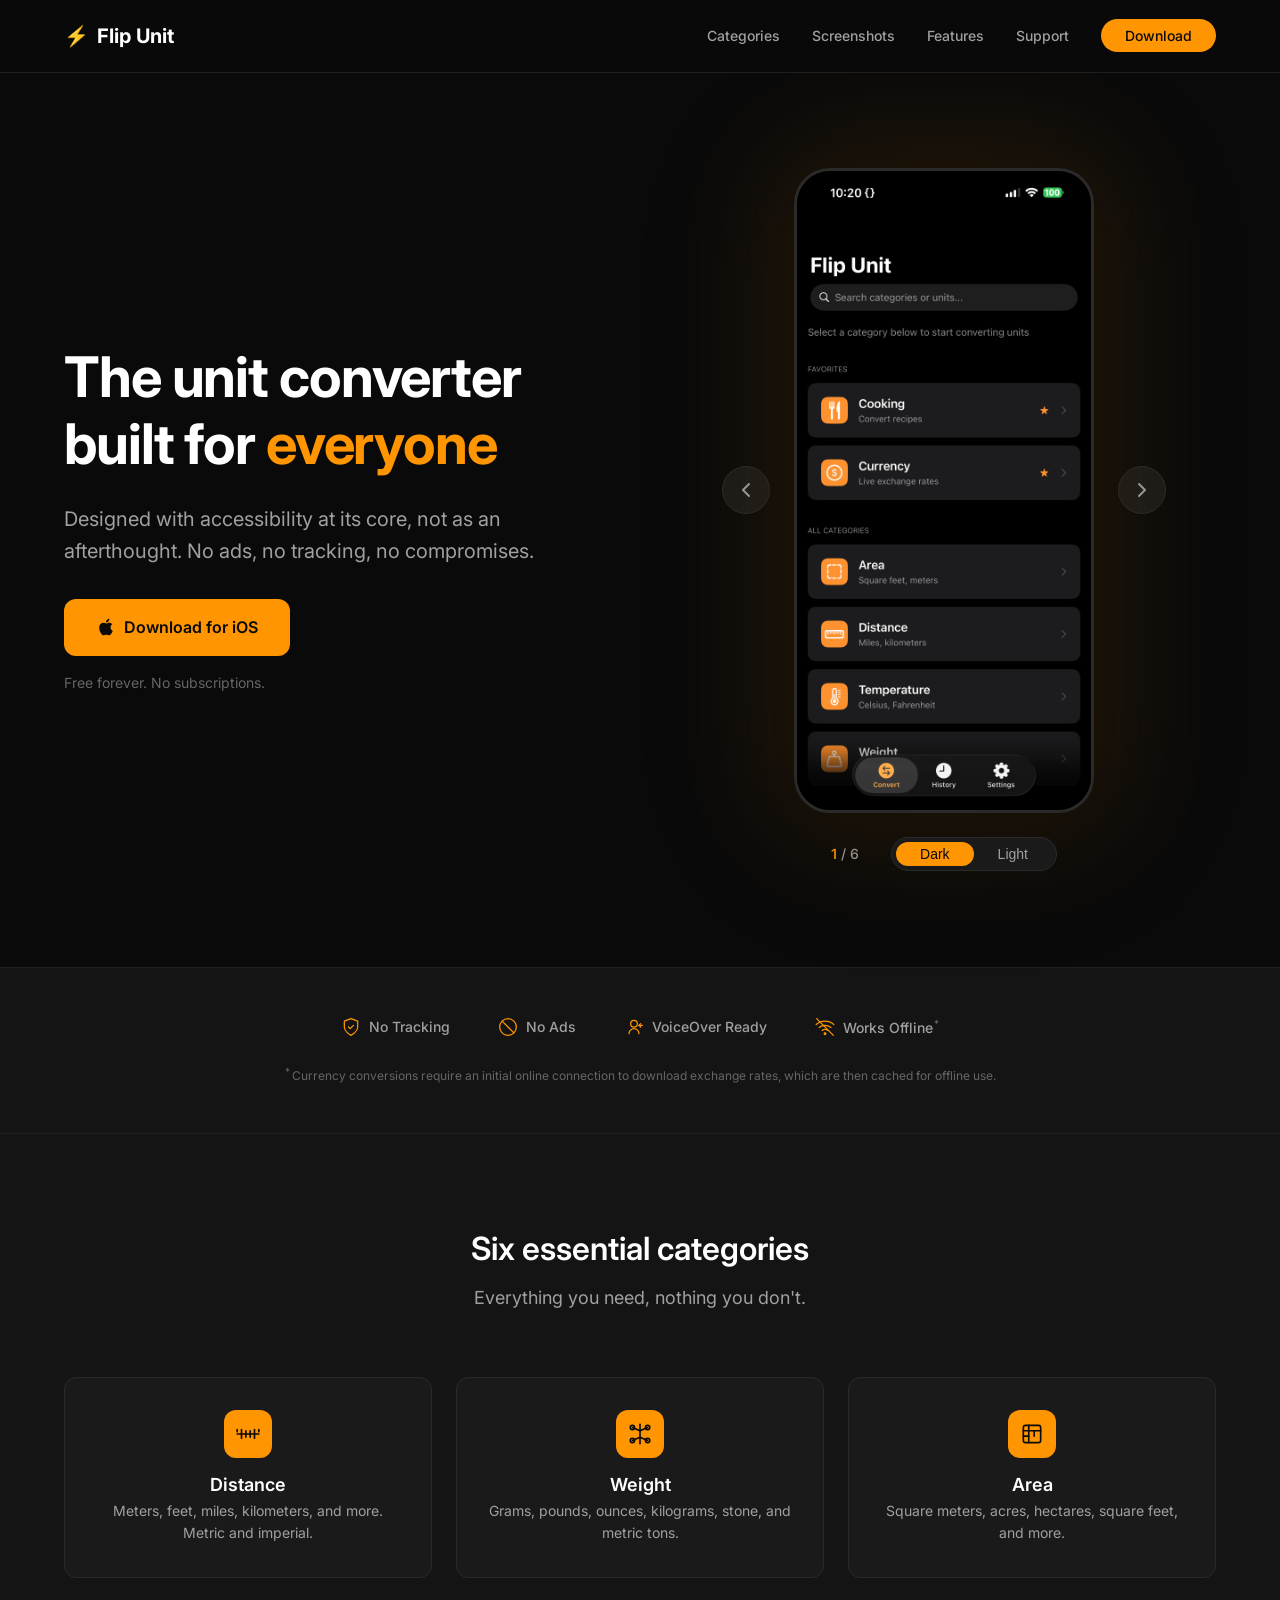
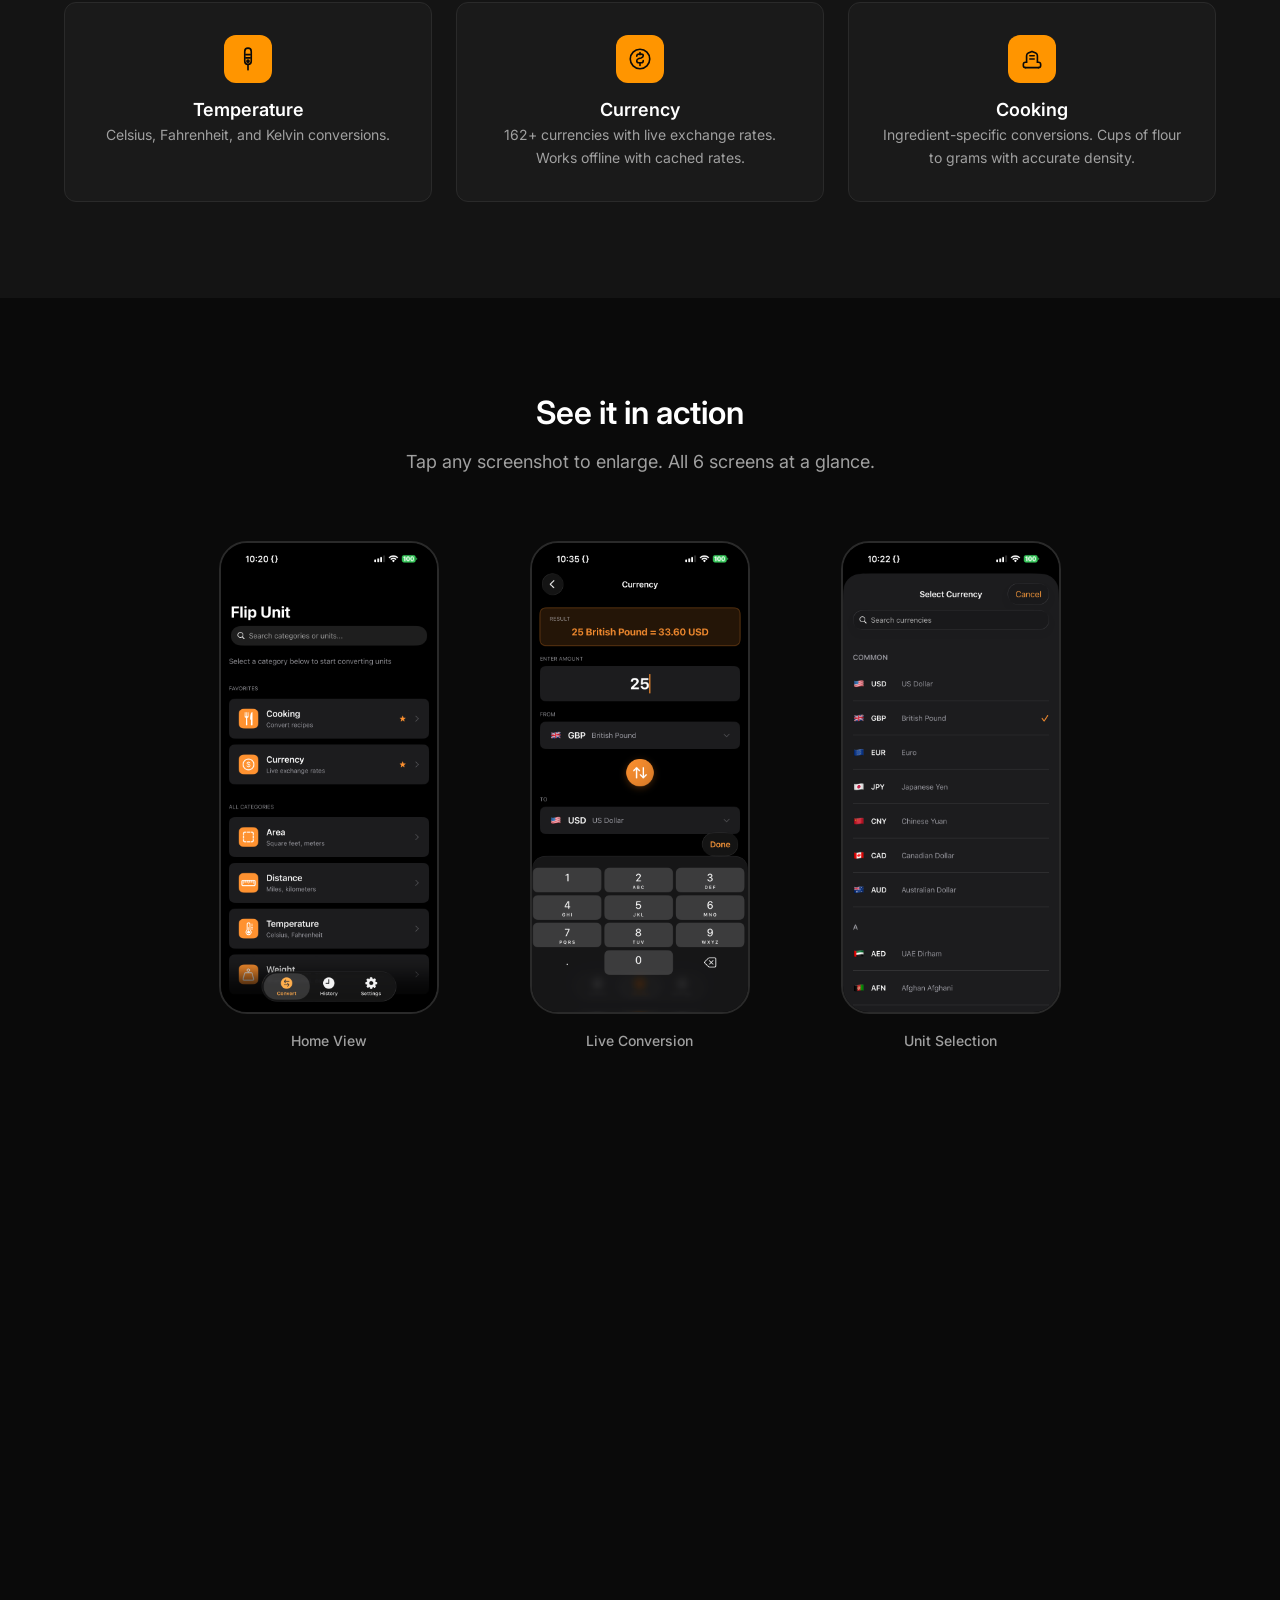
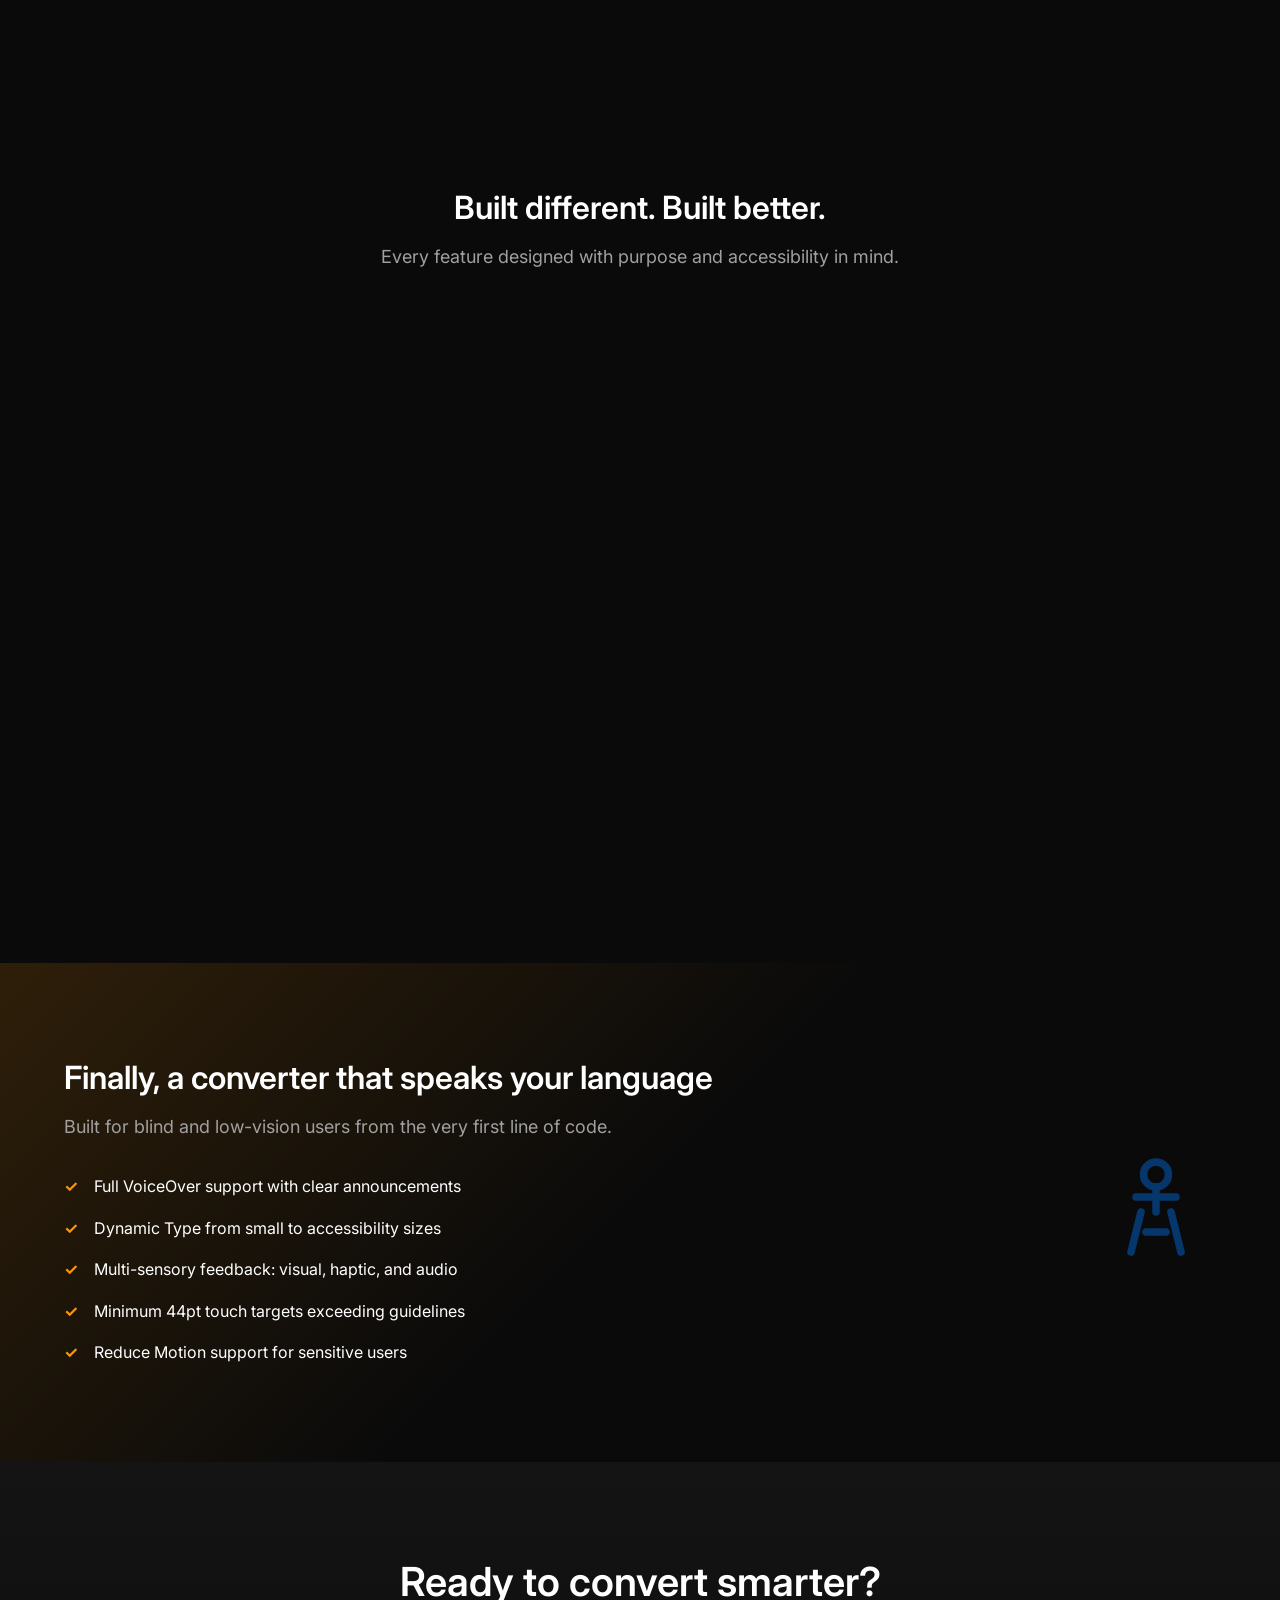
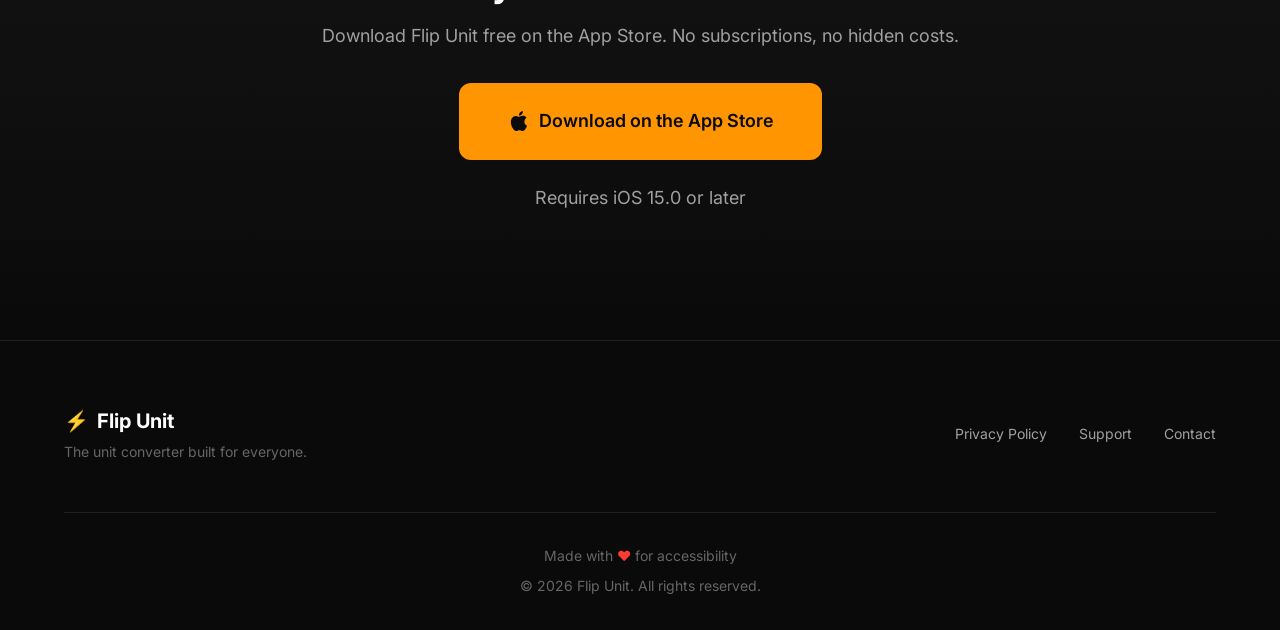
==== index.html @ c4d7f4be "slider" ====
<!DOCTYPE html>
<html lang="en">
<head>
    <meta charset="UTF-8">
    <meta name="viewport" content="width=device-width, initial-scale=1.0">
    <meta name="description" content="Flip Unit - The unit converter for everyone on iOS. No ads, no tracking, just simple, fast conversions with full accessibility support.">
    <meta name="keywords" content="unit converter, accessible unit converter, iOS unit converter, VoiceOver unit converter, metric to imperial, cooking conversions, currency converter">
    <meta name="theme-color" content="#0a0a0a">

    <!-- Open Graph -->
    <meta property="og:title" content="Flip Unit - The Unit Converter for Everyone">
    <meta property="og:description" content="The unit converter built for everyone. No ads, no tracking, full accessibility support.">
    <meta property="og:type" content="website">
    <meta property="og:image" content="assets/screenshots/dark/01-home.png">

    <title>Flip Unit - The Unit Converter for Everyone | iOS App</title>

    <!-- Preload critical assets -->
    <link rel="preconnect" href="https://fonts.googleapis.com">
    <link rel="preconnect" href="https://fonts.gstatic.com" crossorigin>
    <link href="https://fonts.googleapis.com/css2?family=Inter:wght@400;500;600;700&display=swap" rel="stylesheet">

    <link rel="stylesheet" href="styles.css">
</head>
<body>
    <!-- Skip Link for Accessibility -->
    <a href="#main-content" class="skip-link">Skip to main content</a>

    <!-- Header -->
    <header class="header" role="banner">
        <div class="container">
            <div class="header-content">
                <div class="logo">
                    <span class="logo-icon" aria-hidden="true">⚡</span>
                    <span class="logo-text">Flip Unit</span>
                </div>
                <nav class="nav" role="navigation" aria-label="Main navigation">
                    <ul class="nav-list">
                        <li><a href="#categories">Categories</a></li>
                        <li><a href="#screenshots">Screenshots</a></li>
                        <li><a href="#features">Features</a></li>
                        <li><a href="support.html">Support</a></li>
                        <li><a href="#download" class="nav-cta">Download</a></li>
                    </ul>
                </nav>
                <button class="mobile-menu-toggle" aria-label="Toggle menu" aria-expanded="false">
                    <span class="hamburger"></span>
                </button>
            </div>
        </div>
    </header>

    <!-- Main Content -->
    <main id="main-content">

        <!-- Hero Section -->
        <section class="hero" aria-labelledby="hero-heading">
            <div class="container">
                <div class="hero-content">
                    <div class="hero-text">
                        <h1 id="hero-heading">The unit converter built for <span class="highlight">everyone</span></h1>
                        <p class="hero-subtitle">Designed with accessibility at its core, not as an afterthought. No ads, no tracking, no compromises.</p>
                        <div class="hero-cta">
                            <a href="#download" class="btn btn-primary">
                                <svg class="apple-icon" viewBox="0 0 24 24" fill="currentColor" aria-hidden="true">
                                    <path d="M18.71 19.5c-.83 1.24-1.71 2.45-3.05 2.47-1.34.03-1.77-.79-3.29-.79-1.53 0-2 .77-3.27.82-1.31.05-2.3-1.32-3.14-2.53C4.25 17 2.94 12.45 4.7 9.39c.87-1.52 2.43-2.48 4.12-2.51 1.28-.02 2.5.87 3.29.87.78 0 2.26-1.07 3.81-.91.65.03 2.47.26 3.64 1.98-.09.06-2.17 1.28-2.15 3.81.03 3.02 2.65 4.03 2.68 4.04-.03.07-.42 1.44-1.38 2.83M13 3.5c.73-.83 1.94-1.46 2.94-1.5.13 1.17-.34 2.35-1.04 3.19-.69.85-1.83 1.51-2.95 1.42-.15-1.15.41-2.35 1.05-3.11z"/>
                                </svg>
                                Download for iOS
                            </a>
                            <span class="hero-note">Free forever. No subscriptions.</span>
                        </div>
                    </div>
                    <div class="hero-image">
                        <div class="hero-phone-wrapper">
                            <button class="hero-nav-btn hero-nav-prev" aria-label="Previous screenshot">
                                <svg viewBox="0 0 24 24" fill="none" stroke="currentColor" stroke-width="2" aria-hidden="true">
                                    <path d="M15 18l-6-6 6-6" stroke-linecap="round" stroke-linejoin="round"/>
                                </svg>
                            </button>
                            <div class="phone-mockup">
                                <img src="assets/screenshots/dark/01-home.png"
                                     alt="Flip Unit app home screen showing six conversion categories: Cooking, Currency, Area, Distance, Temperature, and Weight"
                                     class="hero-screenshot"
                                     data-dark1="assets/screenshots/dark/01-home.png"
                                     data-light1="assets/screenshots/light/01-home.png"
                                     data-dark2="assets/screenshots/dark/02-conversion.png"
                                     data-light2="assets/screenshots/light/02-conversion.png"
                                     data-dark3="assets/screenshots/dark/03-unit-picker.png"
                                     data-light3="assets/screenshots/light/03-unit-picker.png"
                                     data-dark4="assets/screenshots/dark/04-cooking.png"
                                     data-light4="assets/screenshots/light/04-cooking.png"
                                     data-dark5="assets/screenshots/dark/05-history.png"
                                     data-light5="assets/screenshots/light/05-history.png"
                                     data-dark6="assets/screenshots/dark/06-settings.png"
                                     data-light6="assets/screenshots/light/06-settings.png">
                            </div>
                            <button class="hero-nav-btn hero-nav-next" aria-label="Next screenshot">
                                <svg viewBox="0 0 24 24" fill="none" stroke="currentColor" stroke-width="2" aria-hidden="true">
                                    <path d="M9 18l6-6-6-6" stroke-linecap="round" stroke-linejoin="round"/>
                                </svg>
                            </button>
                        </div>
                        <div class="hero-controls">
                            <div class="hero-indicator" aria-live="polite">
                                <span class="hero-current">1</span> / <span class="hero-total">6</span>
                            </div>
                            <div class="hero-theme-toggle" role="radiogroup" aria-label="Screenshot theme">
                                <button class="hero-theme-btn active" data-theme="dark" role="radio" aria-checked="true">
                                    Dark
                                </button>
                                <button class="hero-theme-btn" data-theme="light" role="radio" aria-checked="false">
                                    Light
                                </button>
                                <div class="hero-theme-indicator"></div>
                            </div>
                        </div>
                    </div>
                </div>
            </div>
        </section>

        <!-- Trust Bar -->
        <section class="trust-bar" aria-label="Key benefits">
            <div class="container">
                <ul class="trust-list">
                    <li class="trust-item">
                        <svg class="trust-icon" viewBox="0 0 24 24" fill="none" stroke="currentColor" stroke-width="1.5" aria-hidden="true">
                            <path d="M12 22s8-4 8-10V5l-8-3-8 3v7c0 6 8 10 8 10z" stroke-linecap="round" stroke-linejoin="round"/>
                            <path d="M9 12l2 2 4-4" stroke-linecap="round" stroke-linejoin="round"/>
                        </svg>
                        <span>No Tracking</span>
                    </li>
                    <li class="trust-item">
                        <svg class="trust-icon" viewBox="0 0 24 24" fill="none" stroke="currentColor" stroke-width="1.5" aria-hidden="true">
                            <circle cx="12" cy="12" r="10" stroke-linecap="round" stroke-linejoin="round"/>
                            <path d="M4.93 4.93l14.14 14.14" stroke-linecap="round" stroke-linejoin="round"/>
                        </svg>
                        <span>No Ads</span>
                    </li>
                    <li class="trust-item">
                        <svg class="trust-icon" viewBox="0 0 24 24" fill="none" stroke="currentColor" stroke-width="1.5" aria-hidden="true">
                            <circle cx="12" cy="8" r="4" stroke-linecap="round" stroke-linejoin="round"/>
                            <path d="M6 20c0-3.3 2.7-6 6-6s6 2.7 6 6" stroke-linecap="round" stroke-linejoin="round"/>
                            <path d="M20 8l-2 2 2 2" stroke-linecap="round" stroke-linejoin="round"/>
                            <path d="M22 10h-4" stroke-linecap="round" stroke-linejoin="round"/>
                        </svg>
                        <span>VoiceOver Ready</span>
                    </li>
                    <li class="trust-item">
                        <svg class="trust-icon" viewBox="0 0 24 24" fill="none" stroke="currentColor" stroke-width="1.5" aria-hidden="true">
                            <path d="M5 12.55a11 11 0 0 1 14.08 0" stroke-linecap="round" stroke-linejoin="round"/>
                            <path d="M1.42 9a16 16 0 0 1 21.16 0" stroke-linecap="round" stroke-linejoin="round"/>
                            <path d="M8.53 16.11a6 6 0 0 1 6.95 0" stroke-linecap="round" stroke-linejoin="round"/>
                            <circle cx="12" cy="20" r="1" fill="currentColor"/>
                            <path d="M2 2l20 20" stroke-linecap="round" stroke-linejoin="round"/>
                        </svg>
                        <span>Works Offline<sup class="footnote-marker">*</sup></span>
                    </li>
                </ul>
                <p class="trust-footnote"><sup>*</sup>Currency conversions require an initial online connection to download exchange rates, which are then cached for offline use.</p>
            </div>
        </section>

        <!-- Categories Section -->
        <section id="categories" class="categories" aria-labelledby="categories-heading">
            <div class="container">
                <div class="section-header">
                    <h2 id="categories-heading">Six essential categories</h2>
                    <p class="section-subtitle">Everything you need, nothing you don't.</p>
                </div>
                <div class="categories-grid">
                    <div class="category-card">
                        <div class="category-icon-wrapper" aria-hidden="true">
                            <svg class="category-icon" viewBox="0 0 24 24" fill="none" stroke="currentColor" stroke-width="1.5">
                                <path d="M2 12h20" stroke-linecap="round"/>
                                <path d="M6 8v8" stroke-linecap="round"/>
                                <path d="M10 9v6" stroke-linecap="round"/>
                                <path d="M14 9v6" stroke-linecap="round"/>
                                <path d="M18 8v8" stroke-linecap="round"/>
                                <path d="M2 8v2" stroke-linecap="round"/>
                                <path d="M22 8v2" stroke-linecap="round"/>
                            </svg>
                        </div>
                        <h3>Distance</h3>
                        <p>Meters, feet, miles, kilometers, and more. Metric and imperial.</p>
                    </div>
                    <div class="category-card">
                        <div class="category-icon-wrapper" aria-hidden="true">
                            <svg class="category-icon" viewBox="0 0 24 24" fill="none" stroke="currentColor" stroke-width="1.5">
                                <path d="M12 3v18" stroke-linecap="round"/>
                                <path d="M5 6l7 3 7-3" stroke-linecap="round" stroke-linejoin="round"/>
                                <path d="M5 18l7-3 7 3" stroke-linecap="round" stroke-linejoin="round"/>
                                <circle cx="5" cy="6" r="2"/>
                                <circle cx="19" cy="6" r="2"/>
                                <circle cx="5" cy="18" r="2"/>
                                <circle cx="19" cy="18" r="2"/>
                            </svg>
                        </div>
                        <h3>Weight</h3>
                        <p>Grams, pounds, ounces, kilograms, stone, and metric tons.</p>
                    </div>
                    <div class="category-card">
                        <div class="category-icon-wrapper" aria-hidden="true">
                            <svg class="category-icon" viewBox="0 0 24 24" fill="none" stroke="currentColor" stroke-width="1.5">
                                <rect x="4" y="4" width="16" height="16" rx="2" stroke-linecap="round"/>
                                <path d="M4 9h16" stroke-linecap="round"/>
                                <path d="M9 4v16" stroke-linecap="round"/>
                                <path d="M4 14h5" stroke-linecap="round"/>
                                <path d="M14 9v5" stroke-linecap="round"/>
                            </svg>
                        </div>
                        <h3>Area</h3>
                        <p>Square meters, acres, hectares, square feet, and more.</p>
                    </div>
                    <div class="category-card">
                        <div class="category-icon-wrapper" aria-hidden="true">
                            <svg class="category-icon" viewBox="0 0 24 24" fill="none" stroke="currentColor" stroke-width="1.5">
                                <path d="M12 2a3 3 0 0 0-3 3v9a3 3 0 0 0 6 0V5a3 3 0 0 0-3-3z" stroke-linecap="round" stroke-linejoin="round"/>
                                <path d="M12 18v4" stroke-linecap="round"/>
                                <circle cx="12" cy="14" r="1" fill="currentColor"/>
                                <path d="M10 8h4" stroke-linecap="round"/>
                                <path d="M10 11h4" stroke-linecap="round"/>
                            </svg>
                        </div>
                        <h3>Temperature</h3>
                        <p>Celsius, Fahrenheit, and Kelvin conversions.</p>
                    </div>
                    <div class="category-card">
                        <div class="category-icon-wrapper" aria-hidden="true">
                            <svg class="category-icon" viewBox="0 0 24 24" fill="none" stroke="currentColor" stroke-width="1.5">
                                <circle cx="12" cy="12" r="9" stroke-linecap="round"/>
                                <path d="M12 6v2" stroke-linecap="round"/>
                                <path d="M12 16v2" stroke-linecap="round"/>
                                <path d="M9 9.5c0-1.1.9-2 2-2h2c1.1 0 2 .9 2 1.5s-.5 1.5-2 2l-2 .5c-1.5.5-2 1-2 2s.9 2 2 2h2c1.1 0 2-.9 2-2" stroke-linecap="round" stroke-linejoin="round"/>
                            </svg>
                        </div>
                        <h3>Currency</h3>
                        <p>162+ currencies with live exchange rates. Works offline with cached rates.</p>
                    </div>
                    <div class="category-card">
                        <div class="category-icon-wrapper" aria-hidden="true">
                            <svg class="category-icon" viewBox="0 0 24 24" fill="none" stroke="currentColor" stroke-width="1.5">
                                <path d="M6 20h12" stroke-linecap="round"/>
                                <path d="M6 20c-1 0-2-1-2-2v-1c0-1 1-2 2-2h1" stroke-linecap="round" stroke-linejoin="round"/>
                                <path d="M18 20c1 0 2-1 2-2v-1c0-1-1-2-2-2h-1" stroke-linecap="round" stroke-linejoin="round"/>
                                <path d="M7 15V9c0-1 .5-2 1.5-2.5L12 5l3.5 1.5c1 .5 1.5 1.5 1.5 2.5v6" stroke-linecap="round" stroke-linejoin="round"/>
                                <path d="M10 9h4" stroke-linecap="round"/>
                                <path d="M10 12h4" stroke-linecap="round"/>
                            </svg>
                        </div>
                        <h3>Cooking</h3>
                        <p>Ingredient-specific conversions. Cups of flour to grams with accurate density.</p>
                    </div>
                </div>
            </div>
        </section>

        <!-- Screenshots Section -->
        <section id="screenshots" class="screenshots" aria-labelledby="screenshots-heading">
            <div class="container">
                <div class="section-header">
                    <h2 id="screenshots-heading">See it in action</h2>
                    <p class="section-subtitle">Tap any screenshot to enlarge. All 6 screens at a glance.</p>
                </div>

                <div class="screenshots-grid">
                    <figure class="screenshot-grid-item">
                        <button class="screenshot-enlarge-btn" aria-label="Enlarge Home View screenshot">
                            <div class="phone-frame">
                                <img src="assets/screenshots/dark/01-home.png"
                                     data-dark="assets/screenshots/dark/01-home.png"
                                     data-light="assets/screenshots/light/01-home.png"
                                     alt="Home screen showing all six conversion categories with Cooking and Currency as favorites"
                                     class="screenshot-img">
                            </div>
                        </button>
                        <figcaption>Home View</figcaption>
                    </figure>
                    <figure class="screenshot-grid-item">
                        <button class="screenshot-enlarge-btn" aria-label="Enlarge Live Conversion screenshot">
                            <div class="phone-frame">
                                <img src="assets/screenshots/dark/02-conversion.png"
                                     data-dark="assets/screenshots/dark/02-conversion.png"
                                     data-light="assets/screenshots/light/02-conversion.png"
                                     alt="Currency conversion screen showing 25 British Pounds converting to 33.60 US Dollars"
                                     class="screenshot-img">
                            </div>
                        </button>
                        <figcaption>Live Conversion</figcaption>
                    </figure>
                    <figure class="screenshot-grid-item">
                        <button class="screenshot-enlarge-btn" aria-label="Enlarge Unit Selection screenshot">
                            <div class="phone-frame">
                                <img src="assets/screenshots/dark/03-unit-picker.png"
                                     data-dark="assets/screenshots/dark/03-unit-picker.png"
                                     data-light="assets/screenshots/light/03-unit-picker.png"
                                     alt="Unit picker showing organized metric and imperial sections"
                                     class="screenshot-img">
                            </div>
                        </button>
                        <figcaption>Unit Selection</figcaption>
                    </figure>
                    <figure class="screenshot-grid-item">
                        <button class="screenshot-enlarge-btn" aria-label="Enlarge Smart Cooking screenshot">
                            <div class="phone-frame">
                                <img src="assets/screenshots/dark/04-cooking.png"
                                     data-dark="assets/screenshots/dark/04-cooking.png"
                                     data-light="assets/screenshots/light/04-cooking.png"
                                     alt="Cooking conversion with ingredient-specific options"
                                     class="screenshot-img">
                            </div>
                        </button>
                        <figcaption>Smart Cooking</figcaption>
                    </figure>
                    <figure class="screenshot-grid-item">
                        <button class="screenshot-enlarge-btn" aria-label="Enlarge History screenshot">
                            <div class="phone-frame">
                                <img src="assets/screenshots/dark/05-history.png"
                                     data-dark="assets/screenshots/dark/05-history.png"
                                     data-light="assets/screenshots/light/05-history.png"
                                     alt="Conversion history showing recent conversions"
                                     class="screenshot-img">
                            </div>
                        </button>
                        <figcaption>History</figcaption>
                    </figure>
                    <figure class="screenshot-grid-item">
                        <button class="screenshot-enlarge-btn" aria-label="Enlarge Settings screenshot">
                            <div class="phone-frame">
                                <img src="assets/screenshots/dark/06-settings.png"
                                     data-dark="assets/screenshots/dark/06-settings.png"
                                     data-light="assets/screenshots/light/06-settings.png"
                                     alt="Settings screen with theme and history options"
                                     class="screenshot-img">
                            </div>
                        </button>
                        <figcaption>Settings</figcaption>
                    </figure>
                </div>
            </div>
        </section>

        <!-- Screenshot Lightbox Modal -->
        <div class="lightbox" id="screenshot-lightbox" role="dialog" aria-modal="true" aria-label="Enlarged screenshot" hidden>
            <div class="lightbox-backdrop"></div>
            <div class="lightbox-content">
                <button class="lightbox-close" aria-label="Close enlarged view">
                    <svg viewBox="0 0 24 24" fill="none" stroke="currentColor" stroke-width="2" aria-hidden="true">
                        <path d="M18 6L6 18M6 6l12 12" stroke-linecap="round" stroke-linejoin="round"/>
                    </svg>
                </button>
                <div class="lightbox-image-wrapper">
                    <img src="" alt="" class="lightbox-img">
                </div>
                <p class="lightbox-caption"></p>
            </div>
        </div>

        <!-- Features Section -->
        <section id="features" class="features" aria-labelledby="features-heading">
            <div class="container">
                <div class="section-header">
                    <h2 id="features-heading">Built different. Built better.</h2>
                    <p class="section-subtitle">Every feature designed with purpose and accessibility in mind.</p>
                </div>
                <div class="features-grid">
                    <article class="feature-card">
                        <div class="feature-icon" aria-hidden="true">
                            <svg viewBox="0 0 24 24" fill="none" stroke="currentColor" stroke-width="2">
                                <rect x="3" y="11" width="18" height="11" rx="2" ry="2"></rect>
                                <path d="M7 11V7a5 5 0 0 1 10 0v4"></path>
                            </svg>
                        </div>
                        <h3>Privacy Protected</h3>
                        <p>No ads, no tracking, no data collection. All conversions stay on your device. No account required.</p>
                    </article>
                    <article class="feature-card">
                        <div class="feature-icon" aria-hidden="true">
                            <svg viewBox="0 0 24 24" fill="none" stroke="currentColor" stroke-width="2">
                                <circle cx="12" cy="12" r="10"></circle>
                                <path d="M12 8v8M8 12h8"></path>
                            </svg>
                        </div>
                        <h3>Accessibility-First</h3>
                        <p>Full VoiceOver support, Dynamic Type, haptic feedback, and high contrast. Built for everyone from day one.</p>
                    </article>
                    <article class="feature-card">
                        <div class="feature-icon" aria-hidden="true">
                            <svg viewBox="0 0 24 24" fill="none" stroke="currentColor" stroke-width="2">
                                <path d="M12 2L2 7l10 5 10-5-10-5z"></path>
                                <path d="M2 17l10 5 10-5M2 12l10 5 10-5"></path>
                            </svg>
                        </div>
                        <h3>Smart Conversions</h3>
                        <p>Ingredient-specific cooking conversions with density calculations. Cross-category conversions that just work.</p>
                    </article>
                    <article class="feature-card">
                        <div class="feature-icon" aria-hidden="true">
                            <svg viewBox="0 0 24 24" fill="none" stroke="currentColor" stroke-width="2">
                                <polygon points="13 2 3 14 12 14 11 22 21 10 12 10 13 2"></polygon>
                            </svg>
                        </div>
                        <h3>Fast & Efficient</h3>
                        <p>Real-time conversions as you type. Conversion history, favorite categories, and smart search.</p>
                    </article>
                </div>
            </div>
        </section>

        <!-- Accessibility Spotlight -->
        <section class="accessibility-spotlight" aria-labelledby="accessibility-heading">
            <div class="container">
                <div class="spotlight-content">
                    <div class="spotlight-text">
                        <h2 id="accessibility-heading">Finally, a converter that speaks your language</h2>
                        <p class="spotlight-subtitle">Built for blind and low-vision users from the very first line of code.</p>
                        <ul class="accessibility-list">
                            <li>
                                <span class="check-icon" aria-hidden="true">✓</span>
                                <span>Full VoiceOver support with clear announcements</span>
                            </li>
                            <li>
                                <span class="check-icon" aria-hidden="true">✓</span>
                                <span>Dynamic Type from small to accessibility sizes</span>
                            </li>
                            <li>
                                <span class="check-icon" aria-hidden="true">✓</span>
                                <span>Multi-sensory feedback: visual, haptic, and audio</span>
                            </li>
                            <li>
                                <span class="check-icon" aria-hidden="true">✓</span>
                                <span>Minimum 44pt touch targets exceeding guidelines</span>
                            </li>
                            <li>
                                <span class="check-icon" aria-hidden="true">✓</span>
                                <span>Reduce Motion support for sensitive users</span>
                            </li>
                        </ul>
                    </div>
                    <div class="spotlight-visual" aria-hidden="true">
                        <svg class="accessibility-icon-large" viewBox="0 0 24 24" fill="none" stroke="currentColor" stroke-width="1.5">
                            <circle cx="12" cy="4.5" r="2.5"/>
                            <path d="M12 7v5" stroke-linecap="round"/>
                            <path d="M8 9h8" stroke-linecap="round"/>
                            <path d="M9 12l-2 8" stroke-linecap="round"/>
                            <path d="M15 12l2 8" stroke-linecap="round"/>
                            <path d="M10 16h4" stroke-linecap="round"/>
                        </svg>
                    </div>
                </div>
            </div>
        </section>

        <!-- Download CTA Section -->
        <section id="download" class="download-cta" aria-labelledby="download-heading">
            <div class="container">
                <div class="cta-content">
                    <h2 id="download-heading">Ready to convert smarter?</h2>
                    <p>Download Flip Unit free on the App Store. No subscriptions, no hidden costs.</p>
                    <a href="#" class="btn btn-primary btn-large" aria-label="Download Flip Unit on the App Store">
                        <svg class="apple-icon" viewBox="0 0 24 24" fill="currentColor" aria-hidden="true">
                            <path d="M18.71 19.5c-.83 1.24-1.71 2.45-3.05 2.47-1.34.03-1.77-.79-3.29-.79-1.53 0-2 .77-3.27.82-1.31.05-2.3-1.32-3.14-2.53C4.25 17 2.94 12.45 4.7 9.39c.87-1.52 2.43-2.48 4.12-2.51 1.28-.02 2.5.87 3.29.87.78 0 2.26-1.07 3.81-.91.65.03 2.47.26 3.64 1.98-.09.06-2.17 1.28-2.15 3.81.03 3.02 2.65 4.03 2.68 4.04-.03.07-.42 1.44-1.38 2.83M13 3.5c.73-.83 1.94-1.46 2.94-1.5.13 1.17-.34 2.35-1.04 3.19-.69.85-1.83 1.51-2.95 1.42-.15-1.15.41-2.35 1.05-3.11z"/>
                        </svg>
                        Download on the App Store
                    </a>
                    <p class="cta-note">Requires iOS 15.0 or later</p>
                </div>
            </div>
        </section>

    </main>

    <!-- Footer -->
    <footer class="footer" role="contentinfo">
        <div class="container">
            <div class="footer-content">
                <div class="footer-brand">
                    <div class="logo">
                        <span class="logo-icon" aria-hidden="true">⚡</span>
                        <span class="logo-text">Flip Unit</span>
                    </div>
                    <p class="footer-tagline">The unit converter built for everyone.</p>
                </div>
                <nav class="footer-links" aria-label="Footer navigation">
                    <a href="privacy.html">Privacy Policy</a>
                    <a href="support.html">Support</a>
                    <a href="mailto:hello@flipunit.app">Contact</a>
                </nav>
            </div>
            <div class="footer-bottom">
                <p>Made with <span aria-label="love" class="heart">♥</span> for accessibility</p>
                <p class="copyright">© <span id="current-year"></span> Flip Unit. All rights reserved.</p>
            </div>
        </div>
    </footer>

    <script src="script.js"></script>
</body>
</html>
---- styles.css ----
/* ==========================================================================
   Flip Unit - Landing Page Styles
   Dark theme with orange accents, accessibility-first design
   ========================================================================== */

/* --------------------------------------------------------------------------
   CSS Custom Properties (Design Tokens)
   -------------------------------------------------------------------------- */
:root {
    /* Colors */
    --color-background: #0a0a0a;
    --color-background-elevated: #141414;
    --color-background-card: #1a1a1a;
    --color-background-hover: #222222;

    --color-accent: #FF9500;
    --color-accent-hover: #FFa726;
    --color-accent-subtle: rgba(255, 149, 0, 0.15);
    --color-accent-glow: rgba(255, 149, 0, 0.3);

    --color-text-primary: #ffffff;
    --color-text-secondary: #a0a0a0;
    --color-text-tertiary: #666666;

    --color-border: #2a2a2a;
    --color-border-subtle: #1f1f1f;

    /* Typography */
    --font-family: 'Inter', -apple-system, BlinkMacSystemFont, 'Segoe UI', Roboto, sans-serif;
    --font-size-xs: 0.75rem;
    --font-size-sm: 0.875rem;
    --font-size-base: 1rem;
    --font-size-lg: 1.125rem;
    --font-size-xl: 1.25rem;
    --font-size-2xl: 1.5rem;
    --font-size-3xl: 2rem;
    --font-size-4xl: 2.5rem;
    --font-size-5xl: 3.5rem;

    /* Spacing */
    --space-xs: 0.25rem;
    --space-sm: 0.5rem;
    --space-md: 1rem;
    --space-lg: 1.5rem;
    --space-xl: 2rem;
    --space-2xl: 3rem;
    --space-3xl: 4rem;
    --space-4xl: 6rem;

    /* Layout */
    --container-max: 1200px;
    --border-radius: 12px;
    --border-radius-lg: 20px;
    --border-radius-full: 9999px;

    /* Transitions */
    --transition-fast: 150ms ease;
    --transition-base: 250ms ease;
    --transition-slow: 400ms ease;

    /* Shadows */
    --shadow-sm: 0 2px 8px rgba(0, 0, 0, 0.3);
    --shadow-md: 0 4px 20px rgba(0, 0, 0, 0.4);
    --shadow-lg: 0 8px 40px rgba(0, 0, 0, 0.5);
    --shadow-glow: 0 0 40px var(--color-accent-glow);
}

/* --------------------------------------------------------------------------
   Reset & Base Styles
   -------------------------------------------------------------------------- */
*,
*::before,
*::after {
    box-sizing: border-box;
    margin: 0;
    padding: 0;
}

html {
    scroll-behavior: smooth;
    -webkit-text-size-adjust: 100%;
}

@media (prefers-reduced-motion: reduce) {
    html {
        scroll-behavior: auto;
    }

    *,
    *::before,
    *::after {
        animation-duration: 0.01ms !important;
        animation-iteration-count: 1 !important;
        transition-duration: 0.01ms !important;
    }
}

body {
    font-family: var(--font-family);
    font-size: var(--font-size-base);
    line-height: 1.6;
    color: var(--color-text-primary);
    background-color: var(--color-background);
    -webkit-font-smoothing: antialiased;
    -moz-osx-font-smoothing: grayscale;
}

img {
    max-width: 100%;
    height: auto;
    display: block;
}

a {
    color: var(--color-accent);
    text-decoration: none;
    transition: color var(--transition-fast);
}

a:hover {
    color: var(--color-accent-hover);
}

/* Focus styles for accessibility */
a:focus-visible,
button:focus-visible {
    outline: 2px solid var(--color-accent);
    outline-offset: 3px;
}

ul {
    list-style: none;
}

h1, h2, h3, h4, h5, h6 {
    line-height: 1.2;
    font-weight: 600;
}

/* --------------------------------------------------------------------------
   Skip Link (Accessibility)
   -------------------------------------------------------------------------- */
.skip-link {
    position: absolute;
    top: -100%;
    left: 50%;
    transform: translateX(-50%);
    background: var(--color-accent);
    color: var(--color-background);
    padding: var(--space-sm) var(--space-lg);
    border-radius: var(--border-radius);
    font-weight: 600;
    z-index: 9999;
    transition: top var(--transition-fast);
}

.skip-link:focus {
    top: var(--space-md);
}

/* --------------------------------------------------------------------------
   Layout
   -------------------------------------------------------------------------- */
.container {
    width: 100%;
    max-width: var(--container-max);
    margin: 0 auto;
    padding: 0 var(--space-lg);
}

.section-header {
    text-align: center;
    margin-bottom: var(--space-3xl);
}

.section-header h2 {
    font-size: var(--font-size-3xl);
    margin-bottom: var(--space-md);
}

.section-subtitle {
    font-size: var(--font-size-lg);
    color: var(--color-text-secondary);
    max-width: 600px;
    margin: 0 auto;
}

/* --------------------------------------------------------------------------
   Header
   -------------------------------------------------------------------------- */
.header {
    position: fixed;
    top: 0;
    left: 0;
    right: 0;
    z-index: 1000;
    background: rgba(10, 10, 10, 0.85);
    backdrop-filter: blur(20px);
    -webkit-backdrop-filter: blur(20px);
    border-bottom: 1px solid var(--color-border-subtle);
}

.header-content {
    display: flex;
    align-items: center;
    justify-content: space-between;
    height: 72px;
}

.logo {
    display: flex;
    align-items: center;
    gap: var(--space-sm);
}

.logo-icon {
    font-size: var(--font-size-xl);
}

.logo-text {
    font-size: var(--font-size-xl);
    font-weight: 700;
    color: var(--color-text-primary);
}

.nav-list {
    display: flex;
    align-items: center;
    gap: var(--space-xl);
}

.nav-list a {
    color: var(--color-text-secondary);
    font-size: var(--font-size-sm);
    font-weight: 500;
    transition: color var(--transition-fast);
}

.nav-list a:hover {
    color: var(--color-text-primary);
}

.nav-cta {
    background: var(--color-accent);
    color: var(--color-background) !important;
    padding: var(--space-sm) var(--space-lg);
    border-radius: var(--border-radius-full);
    font-weight: 600;
}

.nav-cta:hover {
    background: var(--color-accent-hover);
    color: var(--color-background) !important;
}

/* Mobile menu toggle */
.mobile-menu-toggle {
    display: none;
    background: none;
    border: none;
    cursor: pointer;
    padding: var(--space-sm);
    width: 44px;
    height: 44px;
}

.hamburger {
    display: block;
    width: 24px;
    height: 2px;
    background: var(--color-text-primary);
    position: relative;
    transition: background var(--transition-fast);
}

.hamburger::before,
.hamburger::after {
    content: '';
    position: absolute;
    left: 0;
    width: 24px;
    height: 2px;
    background: var(--color-text-primary);
    transition: transform var(--transition-fast);
}

.hamburger::before {
    top: -7px;
}

.hamburger::after {
    bottom: -7px;
}

/* --------------------------------------------------------------------------
   Hero Section
   -------------------------------------------------------------------------- */
.hero {
    padding: calc(72px + var(--space-4xl)) 0 var(--space-4xl);
    min-height: 100vh;
    display: flex;
    align-items: center;
}

.hero-content {
    display: grid;
    grid-template-columns: 1fr 1fr;
    gap: var(--space-3xl);
    align-items: center;
}

.hero-text h1 {
    font-size: var(--font-size-5xl);
    font-weight: 700;
    margin-bottom: var(--space-lg);
    letter-spacing: -0.02em;
}

.highlight {
    color: var(--color-accent);
}

.hero-subtitle {
    font-size: var(--font-size-xl);
    color: var(--color-text-secondary);
    margin-bottom: var(--space-xl);
    max-width: 500px;
}

.hero-cta {
    display: flex;
    flex-direction: column;
    gap: var(--space-md);
    align-items: flex-start;
}

.hero-note {
    font-size: var(--font-size-sm);
    color: var(--color-text-tertiary);
}

.hero-image {
    display: flex;
    flex-direction: column;
    align-items: center;
    gap: var(--space-lg);
}

.hero-phone-wrapper {
    display: flex;
    align-items: center;
    gap: var(--space-lg);
}

.hero-nav-btn {
    width: 48px;
    height: 48px;
    border-radius: 50%;
    background: var(--color-background-card);
    border: 1px solid var(--color-border);
    cursor: pointer;
    display: flex;
    align-items: center;
    justify-content: center;
    transition: all var(--transition-fast);
    flex-shrink: 0;
}

.hero-nav-btn:hover {
    background: var(--color-accent);
    border-color: var(--color-accent);
}

.hero-nav-btn:hover svg {
    color: var(--color-background);
}

.hero-nav-btn svg {
    width: 24px;
    height: 24px;
    color: var(--color-text-secondary);
    transition: color var(--transition-fast);
}

.phone-mockup {
    position: relative;
    max-width: 300px;
    filter: drop-shadow(var(--shadow-lg));
}

.phone-mockup::before {
    content: '';
    position: absolute;
    inset: -20px;
    background: var(--color-accent-glow);
    border-radius: 50px;
    filter: blur(60px);
    z-index: -1;
    opacity: 0.4;
}

.hero-screenshot {
    border-radius: 36px;
    border: 3px solid var(--color-border);
}

.hero-controls {
    display: flex;
    align-items: center;
    gap: var(--space-xl);
}

.hero-indicator {
    font-size: var(--font-size-sm);
    color: var(--color-text-secondary);
    font-weight: 500;
}

.hero-current {
    color: var(--color-accent);
    font-weight: 600;
}

.hero-theme-toggle {
    display: flex;
    position: relative;
    background: var(--color-background-card);
    border: 1px solid var(--color-border);
    border-radius: var(--border-radius-full);
    padding: 4px;
}

.hero-theme-btn {
    position: relative;
    z-index: 1;
    padding: var(--space-xs) var(--space-lg);
    font-size: var(--font-size-sm);
    font-weight: 500;
    color: var(--color-text-secondary);
    background: none;
    border: none;
    cursor: pointer;
    transition: color var(--transition-fast);
    min-width: 70px;
}

.hero-theme-btn.active {
    color: var(--color-background);
}

.hero-theme-indicator {
    position: absolute;
    top: 4px;
    left: 4px;
    width: calc(50% - 4px);
    height: calc(100% - 8px);
    background: var(--color-accent);
    border-radius: var(--border-radius-full);
    transition: transform var(--transition-base);
}

.hero-theme-toggle .hero-theme-btn[data-theme="light"].active ~ .hero-theme-indicator {
    transform: translateX(100%);
}

/* --------------------------------------------------------------------------
   Buttons
   -------------------------------------------------------------------------- */
.btn {
    display: inline-flex;
    align-items: center;
    justify-content: center;
    gap: var(--space-sm);
    padding: var(--space-md) var(--space-xl);
    font-size: var(--font-size-base);
    font-weight: 600;
    border-radius: var(--border-radius);
    border: none;
    cursor: pointer;
    transition: all var(--transition-fast);
    text-decoration: none;
}

.btn-primary {
    background: var(--color-accent);
    color: var(--color-background);
}

.btn-primary:hover {
    background: var(--color-accent-hover);
    color: var(--color-background);
    transform: translateY(-2px);
    box-shadow: var(--shadow-glow);
}

.btn-large {
    padding: var(--space-lg) var(--space-2xl);
    font-size: var(--font-size-lg);
}

.apple-icon {
    width: 20px;
    height: 20px;
}

.btn-large .apple-icon {
    width: 24px;
    height: 24px;
}

/* --------------------------------------------------------------------------
   Trust Bar
   -------------------------------------------------------------------------- */
.trust-bar {
    padding: var(--space-2xl) 0;
    background: var(--color-background-elevated);
    border-top: 1px solid var(--color-border-subtle);
    border-bottom: 1px solid var(--color-border-subtle);
}

.trust-list {
    display: flex;
    justify-content: center;
    flex-wrap: wrap;
    gap: var(--space-2xl);
}

.trust-item {
    display: flex;
    align-items: center;
    gap: var(--space-sm);
    font-size: var(--font-size-sm);
    font-weight: 500;
    color: var(--color-text-secondary);
}

.trust-icon {
    width: 20px;
    height: 20px;
    color: var(--color-accent);
    flex-shrink: 0;
}

.footnote-marker {
    color: var(--color-text-tertiary);
    font-size: 0.7em;
    margin-left: 1px;
}

.trust-footnote {
    margin-top: var(--space-lg);
    font-size: var(--font-size-xs);
    color: var(--color-text-tertiary);
    text-align: center;
}

.trust-footnote sup {
    margin-right: 2px;
}

/* --------------------------------------------------------------------------
   Features Section
   -------------------------------------------------------------------------- */
.features {
    padding: var(--space-4xl) 0;
}

.features-grid {
    display: grid;
    grid-template-columns: repeat(2, 1fr);
    gap: var(--space-xl);
}

.feature-card {
    background: var(--color-background-card);
    border: 1px solid var(--color-border);
    border-radius: var(--border-radius-lg);
    padding: var(--space-2xl);
    transition: all var(--transition-base);
}

.feature-card:hover {
    background: var(--color-background-hover);
    border-color: var(--color-accent-subtle);
    transform: translateY(-4px);
}

.feature-icon {
    width: 48px;
    height: 48px;
    background: var(--color-accent-subtle);
    border-radius: var(--border-radius);
    display: flex;
    align-items: center;
    justify-content: center;
    margin-bottom: var(--space-lg);
}

.feature-icon svg {
    width: 24px;
    height: 24px;
    color: var(--color-accent);
}

.feature-card h3 {
    font-size: var(--font-size-xl);
    margin-bottom: var(--space-sm);
}

.feature-card p {
    color: var(--color-text-secondary);
    font-size: var(--font-size-sm);
    line-height: 1.7;
}

/* --------------------------------------------------------------------------
   Categories Section
   -------------------------------------------------------------------------- */
.categories {
    padding: var(--space-4xl) 0;
    background: var(--color-background-elevated);
}

.categories-grid {
    display: grid;
    grid-template-columns: repeat(3, 1fr);
    gap: var(--space-lg);
}

.category-card {
    background: var(--color-background-card);
    border: 1px solid var(--color-border);
    border-radius: var(--border-radius);
    padding: var(--space-xl);
    text-align: center;
    transition: all var(--transition-base);
}

.category-card:hover {
    border-color: var(--color-accent);
    transform: translateY(-2px);
}

.category-icon-wrapper {
    width: 48px;
    height: 48px;
    background: var(--color-accent);
    border-radius: var(--border-radius);
    display: flex;
    align-items: center;
    justify-content: center;
    margin: 0 auto var(--space-md);
}

.category-icon {
    width: 26px;
    height: 26px;
    color: var(--color-background);
}

.category-card h3 {
    font-size: var(--font-size-lg);
    margin-bottom: var(--space-xs);
}

.category-card p {
    font-size: var(--font-size-sm);
    color: var(--color-text-secondary);
}

/* --------------------------------------------------------------------------
   Accessibility Spotlight
   -------------------------------------------------------------------------- */
.accessibility-spotlight {
    padding: var(--space-4xl) 0;
    background: linear-gradient(135deg, var(--color-accent-subtle) 0%, transparent 50%);
}

.spotlight-content {
    display: grid;
    grid-template-columns: 1fr auto;
    gap: var(--space-3xl);
    align-items: center;
}

.spotlight-text h2 {
    font-size: var(--font-size-3xl);
    margin-bottom: var(--space-md);
}

.spotlight-subtitle {
    font-size: var(--font-size-lg);
    color: var(--color-text-secondary);
    margin-bottom: var(--space-xl);
}

.accessibility-list {
    display: flex;
    flex-direction: column;
    gap: var(--space-md);
}

.accessibility-list li {
    display: flex;
    align-items: center;
    gap: var(--space-md);
    font-size: var(--font-size-base);
}

.check-icon {
    color: var(--color-accent);
    font-weight: 700;
}

.spotlight-visual {
    display: flex;
    align-items: center;
    justify-content: center;
}

.accessibility-icon-large {
    width: 120px;
    height: 120px;
    color: #007AFF;
    opacity: 0.4;
}

/* --------------------------------------------------------------------------
   Screenshots Section
   -------------------------------------------------------------------------- */
.screenshots {
    padding: var(--space-4xl) 0;
}

.screenshots-grid {
    display: grid;
    grid-template-columns: repeat(3, 1fr);
    gap: var(--space-xl);
    max-width: 900px;
    margin: 0 auto;
}

.screenshot-grid-item {
    text-align: center;
}

.screenshot-enlarge-btn {
    background: none;
    border: none;
    padding: 0;
    cursor: pointer;
    display: block;
    width: 100%;
    transition: transform var(--transition-base);
}

.screenshot-enlarge-btn:hover {
    transform: scale(1.03);
}

.screenshot-enlarge-btn:hover .screenshot-img {
    box-shadow: var(--shadow-md);
    border-color: var(--color-accent);
}

.screenshot-grid-item .phone-frame {
    width: 100%;
    max-width: 220px;
    margin: 0 auto var(--space-md);
}

.screenshot-img {
    border-radius: 28px;
    border: 2px solid var(--color-border);
    transition: transform var(--transition-base), box-shadow var(--transition-base), border-color var(--transition-base);
    width: 100%;
    height: auto;
}

.screenshot-grid-item figcaption {
    font-size: var(--font-size-sm);
    color: var(--color-text-secondary);
    font-weight: 500;
}

/* --------------------------------------------------------------------------
   Lightbox Modal
   -------------------------------------------------------------------------- */
.lightbox {
    position: fixed;
    inset: 0;
    z-index: 2000;
    display: flex;
    align-items: center;
    justify-content: center;
}

.lightbox[hidden] {
    display: none;
}

.lightbox-backdrop {
    position: absolute;
    inset: 0;
    background: rgba(0, 0, 0, 0.9);
    backdrop-filter: blur(10px);
    -webkit-backdrop-filter: blur(10px);
}

.lightbox-content {
    position: relative;
    z-index: 1;
    max-width: 90vw;
    max-height: 90vh;
    display: flex;
    flex-direction: column;
    align-items: center;
}

.lightbox-close {
    position: absolute;
    top: -50px;
    right: 0;
    width: 44px;
    height: 44px;
    background: var(--color-background-card);
    border: 1px solid var(--color-border);
    border-radius: 50%;
    cursor: pointer;
    display: flex;
    align-items: center;
    justify-content: center;
    transition: all var(--transition-fast);
}

.lightbox-close:hover {
    background: var(--color-accent);
    border-color: var(--color-accent);
}

.lightbox-close:hover svg {
    color: var(--color-background);
}

.lightbox-close svg {
    width: 24px;
    height: 24px;
    color: var(--color-text-secondary);
    transition: color var(--transition-fast);
}

.lightbox-image-wrapper {
    max-height: calc(90vh - 80px);
    display: flex;
    align-items: center;
    justify-content: center;
}

.lightbox-img {
    max-width: 100%;
    max-height: calc(90vh - 100px);
    border-radius: 36px;
    border: 3px solid var(--color-border);
    box-shadow: var(--shadow-lg);
}

.lightbox-caption {
    margin-top: var(--space-md);
    font-size: var(--font-size-base);
    color: var(--color-text-secondary);
    font-weight: 500;
}

/* --------------------------------------------------------------------------
   Download CTA Section
   -------------------------------------------------------------------------- */
.download-cta {
    padding: var(--space-4xl) 0;
    background: linear-gradient(180deg, var(--color-background-elevated) 0%, var(--color-background) 100%);
    text-align: center;
}

.cta-content h2 {
    font-size: var(--font-size-4xl);
    margin-bottom: var(--space-md);
}

.cta-content > p {
    font-size: var(--font-size-lg);
    color: var(--color-text-secondary);
    margin-bottom: var(--space-xl);
}

.cta-note {
    margin-top: var(--space-lg);
    font-size: var(--font-size-sm);
    color: var(--color-text-tertiary);
}

/* --------------------------------------------------------------------------
   Footer
   -------------------------------------------------------------------------- */
.footer {
    padding: var(--space-3xl) 0 var(--space-xl);
    border-top: 1px solid var(--color-border-subtle);
}

.footer-content {
    display: flex;
    justify-content: space-between;
    align-items: center;
    margin-bottom: var(--space-2xl);
}

.footer-tagline {
    font-size: var(--font-size-sm);
    color: var(--color-text-tertiary);
    margin-top: var(--space-xs);
}

.footer-links {
    display: flex;
    gap: var(--space-xl);
}

.footer-links a {
    font-size: var(--font-size-sm);
    color: var(--color-text-secondary);
}

.footer-links a:hover {
    color: var(--color-text-primary);
}

.footer-bottom {
    text-align: center;
    padding-top: var(--space-xl);
    border-top: 1px solid var(--color-border-subtle);
}

.footer-bottom p {
    font-size: var(--font-size-sm);
    color: var(--color-text-tertiary);
}

.heart {
    color: #FF3B30;
}

.copyright {
    margin-top: var(--space-sm);
}

/* --------------------------------------------------------------------------
   Legal & Support Pages
   -------------------------------------------------------------------------- */
.legal-page,
.support-page {
    padding: calc(72px + var(--space-3xl)) 0 var(--space-4xl);
}

.legal-header,
.support-header {
    text-align: center;
    margin-bottom: var(--space-3xl);
}

.legal-header h1,
.support-header h1 {
    font-size: var(--font-size-4xl);
    margin-bottom: var(--space-md);
}

.legal-updated {
    font-size: var(--font-size-sm);
    color: var(--color-text-tertiary);
}

.support-intro {
    font-size: var(--font-size-lg);
    color: var(--color-text-secondary);
    max-width: 600px;
    margin: 0 auto;
}

/* Support Navigation */
.support-nav {
    margin-bottom: var(--space-3xl);
}

.support-nav ul {
    display: flex;
    justify-content: center;
    flex-wrap: wrap;
    gap: var(--space-md);
}

.support-nav a {
    display: inline-block;
    padding: var(--space-sm) var(--space-lg);
    background: var(--color-background-card);
    border: 1px solid var(--color-border);
    border-radius: var(--border-radius-full);
    font-size: var(--font-size-sm);
    font-weight: 500;
    color: var(--color-text-secondary);
    transition: all var(--transition-fast);
}

.support-nav a:hover {
    background: var(--color-accent-subtle);
    border-color: var(--color-accent);
    color: var(--color-accent);
}

/* Legal Content */
.legal-content {
    max-width: 800px;
    margin: 0 auto;
}

.privacy-summary {
    background: var(--color-accent-subtle);
    border: 1px solid var(--color-accent);
    border-radius: var(--border-radius-lg);
    padding: var(--space-xl);
    margin-bottom: var(--space-3xl);
}

.privacy-summary h2 {
    font-size: var(--font-size-xl);
    color: var(--color-accent);
    margin-bottom: var(--space-md);
}

.privacy-summary p {
    margin-bottom: var(--space-sm);
    line-height: 1.7;
}

.privacy-summary p:last-child {
    margin-bottom: 0;
}

.legal-section {
    margin-bottom: var(--space-2xl);
    padding-bottom: var(--space-2xl);
    border-bottom: 1px solid var(--color-border-subtle);
}

.legal-section:last-of-type {
    border-bottom: none;
}

.legal-section h2 {
    font-size: var(--font-size-2xl);
    margin-bottom: var(--space-lg);
    color: var(--color-text-primary);
}

.legal-section p {
    color: var(--color-text-secondary);
    line-height: 1.8;
    margin-bottom: var(--space-md);
}

.legal-section ul {
    margin-left: var(--space-lg);
    margin-bottom: var(--space-md);
}

.legal-section li {
    color: var(--color-text-secondary);
    line-height: 1.8;
    margin-bottom: var(--space-sm);
    position: relative;
    padding-left: var(--space-md);
}

.legal-section li::before {
    content: '';
    position: absolute;
    left: 0;
    top: 0.7em;
    width: 6px;
    height: 6px;
    background: var(--color-accent);
    border-radius: 50%;
}

.legal-section a {
    color: var(--color-accent);
}

.legal-section a:hover {
    text-decoration: underline;
}

.contact-list {
    list-style: none;
    margin-left: 0;
}

.contact-list li {
    padding-left: 0;
    margin-bottom: var(--space-md);
}

.contact-list li::before {
    display: none;
}

.privacy-trust {
    background: var(--color-background-card);
    border-radius: var(--border-radius-lg);
    padding: var(--space-xl);
    text-align: center;
    margin-top: var(--space-2xl);
}

.privacy-trust p {
    color: var(--color-text-secondary);
    font-size: var(--font-size-lg);
    line-height: 1.7;
    margin: 0;
}

/* Support Content */
.support-content {
    max-width: 900px;
    margin: 0 auto;
}

.support-section {
    margin-bottom: var(--space-4xl);
}

.support-section h2 {
    font-size: var(--font-size-2xl);
    margin-bottom: var(--space-xl);
    padding-bottom: var(--space-md);
    border-bottom: 2px solid var(--color-accent);
    display: inline-block;
}

.section-intro {
    color: var(--color-text-secondary);
    margin-bottom: var(--space-xl);
    font-size: var(--font-size-lg);
}

/* Guide Cards */
.guide-card {
    background: var(--color-background-card);
    border: 1px solid var(--color-border);
    border-radius: var(--border-radius-lg);
    padding: var(--space-xl);
    margin-bottom: var(--space-xl);
}

.guide-card h3 {
    font-size: var(--font-size-xl);
    margin-bottom: var(--space-lg);
    color: var(--color-accent);
}

.steps-list {
    counter-reset: step;
    list-style: none;
    margin: 0;
    padding: 0;
}

.steps-list li {
    counter-increment: step;
    position: relative;
    padding-left: var(--space-3xl);
    margin-bottom: var(--space-lg);
}

.steps-list li:last-child {
    margin-bottom: 0;
}

.steps-list li::before {
    content: counter(step);
    position: absolute;
    left: 0;
    top: 0;
    width: 28px;
    height: 28px;
    background: var(--color-accent);
    color: var(--color-background);
    border-radius: 50%;
    display: flex;
    align-items: center;
    justify-content: center;
    font-size: var(--font-size-sm);
    font-weight: 600;
}

.steps-list strong {
    display: block;
    color: var(--color-text-primary);
    margin-bottom: var(--space-xs);
}

.steps-list p {
    color: var(--color-text-secondary);
    margin: 0;
    font-size: var(--font-size-sm);
}

.categories-help-grid {
    display: grid;
    grid-template-columns: repeat(2, 1fr);
    gap: var(--space-md);
}

.category-help-item {
    padding: var(--space-md);
    background: var(--color-background-elevated);
    border-radius: var(--border-radius);
}

.category-help-item strong {
    display: block;
    color: var(--color-text-primary);
    margin-bottom: var(--space-xs);
}

.category-help-item p {
    color: var(--color-text-secondary);
    font-size: var(--font-size-sm);
    margin: 0;
}

.tips-list {
    list-style: none;
    margin: 0;
    padding: 0;
}

.tips-list li {
    padding: var(--space-md);
    background: var(--color-background-elevated);
    border-radius: var(--border-radius);
    margin-bottom: var(--space-sm);
    color: var(--color-text-secondary);
    font-size: var(--font-size-sm);
}

.tips-list li:last-child {
    margin-bottom: 0;
}

.tips-list strong {
    color: var(--color-accent);
}

/* FAQ */
.faq-list {
    display: flex;
    flex-direction: column;
    gap: var(--space-md);
}

.faq-item {
    background: var(--color-background-card);
    border: 1px solid var(--color-border);
    border-radius: var(--border-radius);
    overflow: hidden;
}

.faq-item summary {
    padding: var(--space-lg);
    cursor: pointer;
    font-weight: 500;
    color: var(--color-text-primary);
    list-style: none;
    display: flex;
    justify-content: space-between;
    align-items: center;
    transition: background var(--transition-fast);
}

.faq-item summary::-webkit-details-marker {
    display: none;
}

.faq-item summary::after {
    content: '+';
    font-size: var(--font-size-xl);
    color: var(--color-accent);
    transition: transform var(--transition-fast);
}

.faq-item[open] summary::after {
    transform: rotate(45deg);
}

.faq-item summary:hover {
    background: var(--color-background-hover);
}

.faq-item p {
    padding: 0 var(--space-lg) var(--space-lg);
    color: var(--color-text-secondary);
    line-height: 1.7;
    margin: 0;
}

.faq-item a {
    color: var(--color-accent);
}

/* Accessibility Cards */
.accessibility-features {
    display: grid;
    grid-template-columns: repeat(2, 1fr);
    gap: var(--space-lg);
    margin-bottom: var(--space-2xl);
}

.a11y-card {
    background: var(--color-background-card);
    border: 1px solid var(--color-border);
    border-radius: var(--border-radius-lg);
    padding: var(--space-xl);
}

.a11y-card h3 {
    font-size: var(--font-size-lg);
    margin-bottom: var(--space-md);
    color: var(--color-accent);
}

.a11y-card ul {
    list-style: none;
    margin: 0;
    padding: 0;
}

.a11y-card li {
    color: var(--color-text-secondary);
    font-size: var(--font-size-sm);
    line-height: 1.6;
    margin-bottom: var(--space-sm);
    padding-left: var(--space-lg);
    position: relative;
}

.a11y-card li::before {
    content: '✓';
    position: absolute;
    left: 0;
    color: var(--color-accent);
    font-weight: 600;
}

.a11y-card li:last-child {
    margin-bottom: 0;
}

.a11y-feedback {
    background: var(--color-accent-subtle);
    border: 1px solid var(--color-accent);
    border-radius: var(--border-radius-lg);
    padding: var(--space-xl);
    text-align: center;
}

.a11y-feedback h3 {
    font-size: var(--font-size-lg);
    margin-bottom: var(--space-md);
}

.a11y-feedback p {
    color: var(--color-text-secondary);
    margin-bottom: var(--space-md);
}

.a11y-feedback .note {
    font-size: var(--font-size-sm);
    color: var(--color-text-tertiary);
    margin-bottom: 0;
}

/* Contact Grid */
.contact-grid {
    display: grid;
    grid-template-columns: repeat(2, 1fr);
    gap: var(--space-lg);
    margin-bottom: var(--space-xl);
}

.contact-card {
    background: var(--color-background-card);
    border: 1px solid var(--color-border);
    border-radius: var(--border-radius-lg);
    padding: var(--space-xl);
}

.contact-card h3 {
    font-size: var(--font-size-lg);
    margin-bottom: var(--space-sm);
    color: var(--color-text-primary);
}

.contact-card p {
    color: var(--color-text-secondary);
    font-size: var(--font-size-sm);
    margin-bottom: var(--space-md);
}

.contact-card .note {
    font-size: var(--font-size-xs);
    color: var(--color-text-tertiary);
    margin-top: var(--space-sm);
    margin-bottom: 0;
}

.email-link {
    display: inline-block;
    color: var(--color-accent);
    font-weight: 500;
    font-size: var(--font-size-base);
}

.email-link:hover {
    text-decoration: underline;
}

.bug-report-list {
    list-style: none;
    margin: 0 0 var(--space-md) 0;
    padding: 0;
}

.bug-report-list li {
    color: var(--color-text-tertiary);
    font-size: var(--font-size-sm);
    padding-left: var(--space-md);
    position: relative;
    margin-bottom: var(--space-xs);
}

.bug-report-list li::before {
    content: '•';
    position: absolute;
    left: 0;
    color: var(--color-accent);
}

.response-time {
    background: var(--color-background-card);
    border-radius: var(--border-radius);
    padding: var(--space-lg);
    text-align: center;
}

.response-time p {
    color: var(--color-text-secondary);
    font-size: var(--font-size-sm);
    margin: 0;
}

/* Rate Section */
.rate-section {
    text-align: center;
    background: var(--color-background-card);
    border-radius: var(--border-radius-lg);
    padding: var(--space-2xl);
}

.rate-section h2 {
    border-bottom: none;
    display: block;
    padding-bottom: 0;
}

.rate-section p {
    color: var(--color-text-secondary);
    max-width: 500px;
    margin: 0 auto var(--space-xl);
}

/* Legal Links Section */
.legal-links-section {
    background: var(--color-background-elevated);
    border-radius: var(--border-radius-lg);
    padding: var(--space-xl);
}

.legal-links-list {
    list-style: none;
    margin: 0;
    padding: 0;
}

.legal-links-list li {
    color: var(--color-text-secondary);
    margin-bottom: var(--space-md);
    font-size: var(--font-size-sm);
}

.legal-links-list li:last-child {
    margin-bottom: 0;
}

.legal-links-list a {
    color: var(--color-accent);
}

/* --------------------------------------------------------------------------
   Responsive Design
   -------------------------------------------------------------------------- */

/* Tablet */
@media (max-width: 1024px) {
    .hero-content {
        grid-template-columns: 1fr;
        text-align: center;
    }

    .hero-text h1 {
        font-size: var(--font-size-4xl);
    }

    .hero-subtitle {
        margin: 0 auto var(--space-xl);
    }

    .hero-cta {
        align-items: center;
    }

    .hero-image {
        order: -1;
    }

    .phone-mockup {
        max-width: 250px;
    }

    .features-grid {
        grid-template-columns: 1fr;
    }

    .spotlight-content {
        grid-template-columns: 1fr;
        text-align: center;
    }

    .spotlight-visual {
        display: none;
    }

    .accessibility-list {
        align-items: center;
    }

    .screenshots-grid {
        grid-template-columns: repeat(2, 1fr);
        gap: var(--space-lg);
    }
}

/* Mobile */
@media (max-width: 768px) {
    :root {
        --font-size-5xl: 2.5rem;
        --font-size-4xl: 2rem;
        --font-size-3xl: 1.5rem;
    }

    .nav {
        display: none;
        position: absolute;
        top: 100%;
        left: 0;
        right: 0;
        background: var(--color-background);
        border-bottom: 1px solid var(--color-border);
        padding: var(--space-lg);
    }

    .nav.active {
        display: block;
    }

    .nav-list {
        flex-direction: column;
        gap: var(--space-lg);
    }

    .nav-cta {
        width: 100%;
        text-align: center;
        display: block;
    }

    .mobile-menu-toggle {
        display: flex;
        align-items: center;
        justify-content: center;
    }

    .mobile-menu-toggle[aria-expanded="true"] .hamburger {
        background: transparent;
    }

    .mobile-menu-toggle[aria-expanded="true"] .hamburger::before {
        transform: rotate(45deg) translate(5px, 5px);
    }

    .mobile-menu-toggle[aria-expanded="true"] .hamburger::after {
        transform: rotate(-45deg) translate(5px, -5px);
    }

    .hero {
        padding: calc(72px + var(--space-2xl)) 0 var(--space-2xl);
        min-height: auto;
    }

    .trust-list {
        gap: var(--space-lg);
    }

    .trust-item {
        flex: 0 0 calc(50% - var(--space-md));
        justify-content: center;
    }

    .categories-grid {
        grid-template-columns: repeat(2, 1fr);
        gap: var(--space-md);
    }

    .category-card {
        padding: var(--space-lg);
    }

    .footer-content {
        flex-direction: column;
        gap: var(--space-xl);
        text-align: center;
    }

    .footer-links {
        flex-wrap: wrap;
        justify-content: center;
        gap: var(--space-lg);
    }
}

/* Small mobile */
@media (max-width: 480px) {
    .categories-grid {
        grid-template-columns: 1fr;
    }

    .phone-frame {
        width: 180px;
    }

    .hero-nav-btn {
        width: 40px;
        height: 40px;
    }

    .hero-nav-btn svg {
        width: 20px;
        height: 20px;
    }

    .hero-phone-wrapper {
        gap: var(--space-sm);
    }

    .hero-controls {
        flex-direction: column;
        gap: var(--space-md);
    }

    .screenshots-grid {
        grid-template-columns: repeat(2, 1fr);
        gap: var(--space-md);
    }

    .screenshot-grid-item .phone-frame {
        max-width: 160px;
    }
}

/* Responsive for Legal & Support Pages */
@media (max-width: 768px) {
    .categories-help-grid {
        grid-template-columns: 1fr;
    }

    .accessibility-features {
        grid-template-columns: 1fr;
    }

    .contact-grid {
        grid-template-columns: 1fr;
    }

    .support-nav ul {
        gap: var(--space-sm);
    }

    .support-nav a {
        padding: var(--space-xs) var(--space-md);
        font-size: var(--font-size-xs);
    }
}

/* --------------------------------------------------------------------------
   Print Styles
   -------------------------------------------------------------------------- */
@media print {
    .header,
    .mobile-menu-toggle,
    .screenshot-toggle-wrapper {
        display: none;
    }

    body {
        background: white;
        color: black;
    }

    .hero {
        padding-top: var(--space-xl);
        min-height: auto;
    }
}
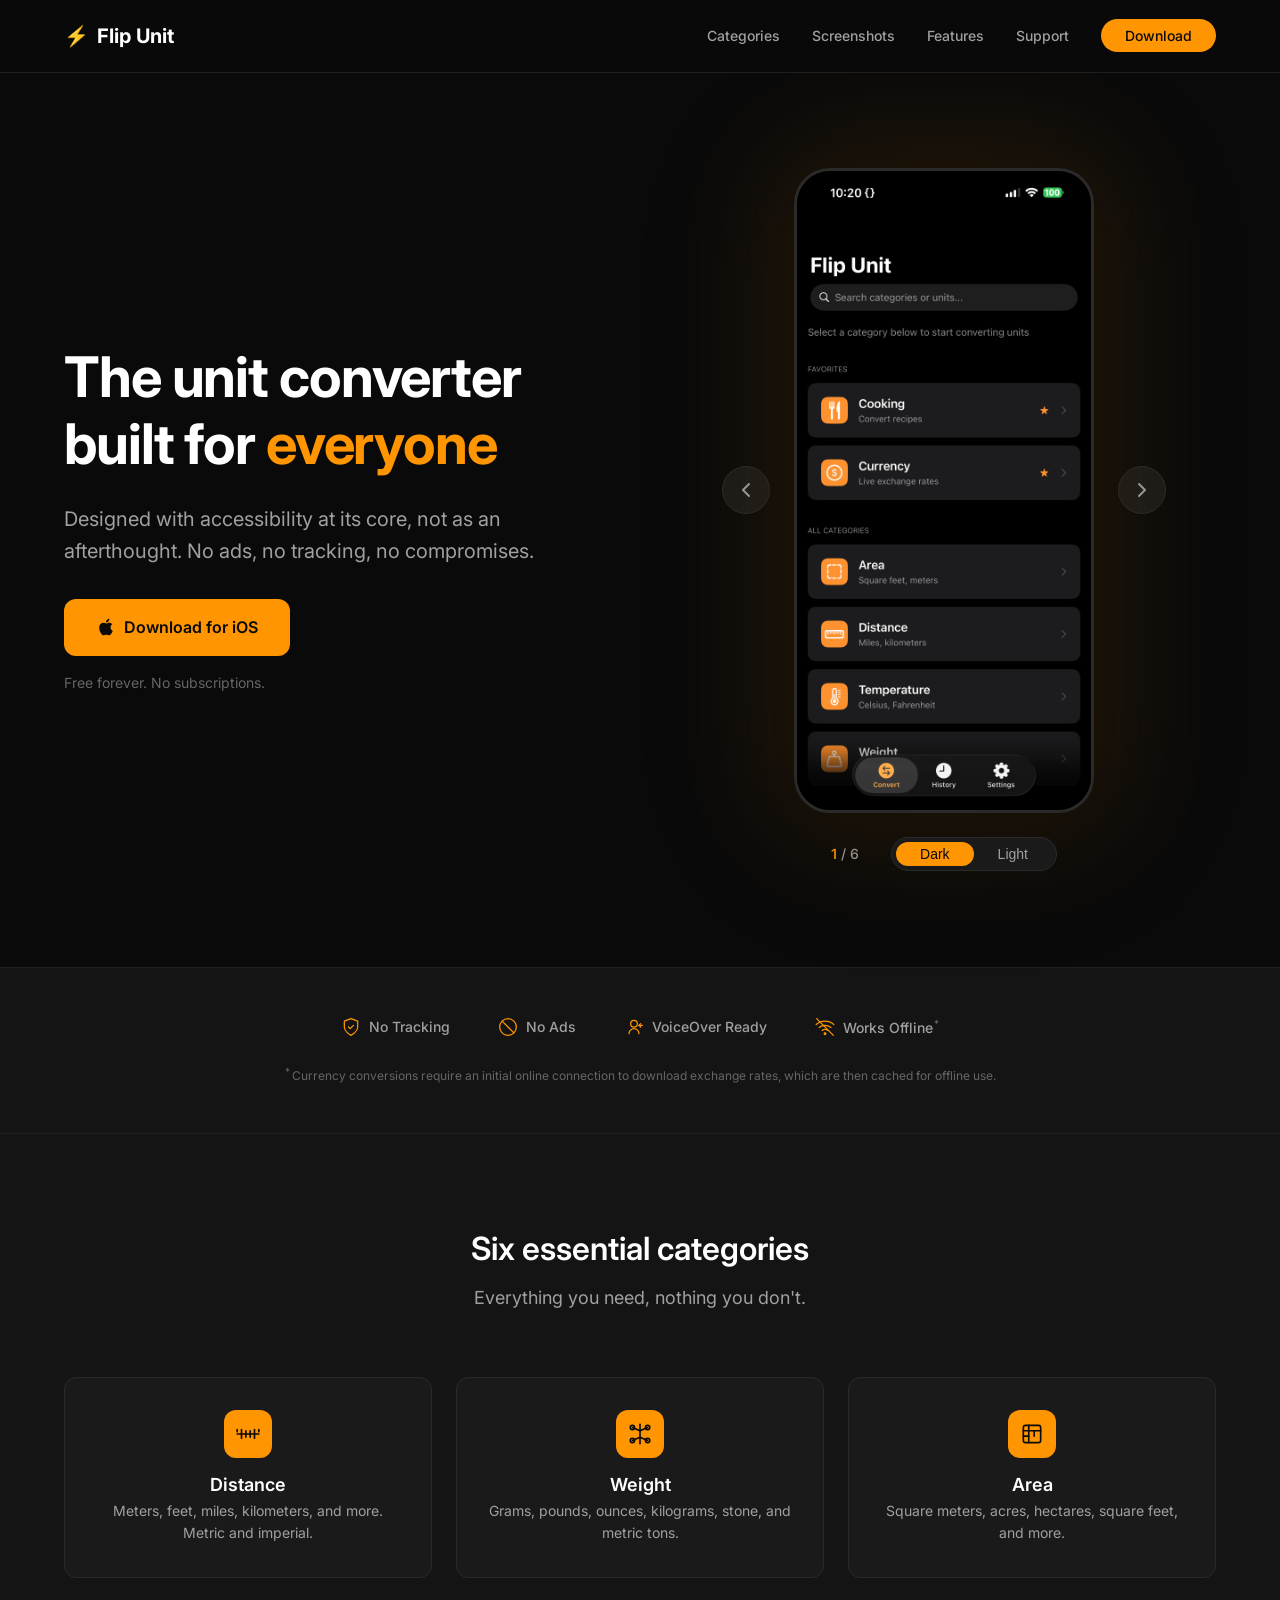
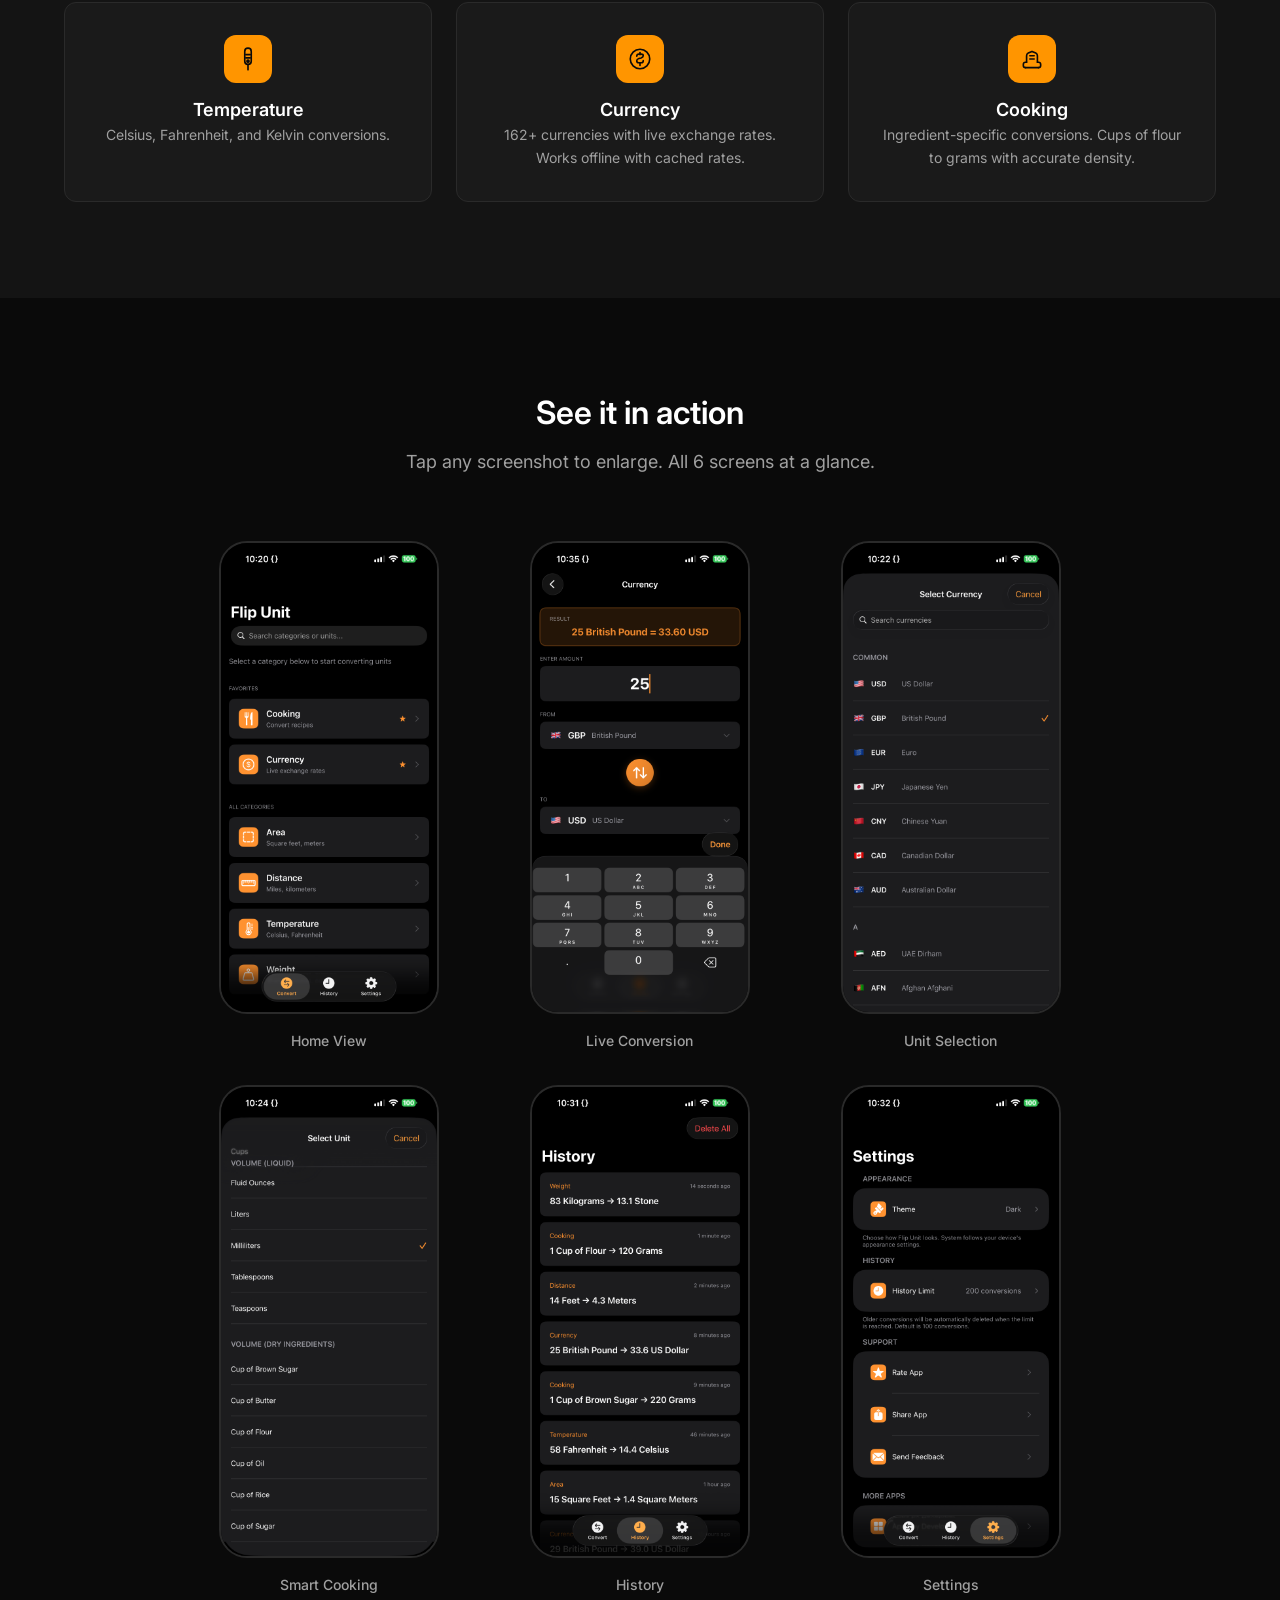
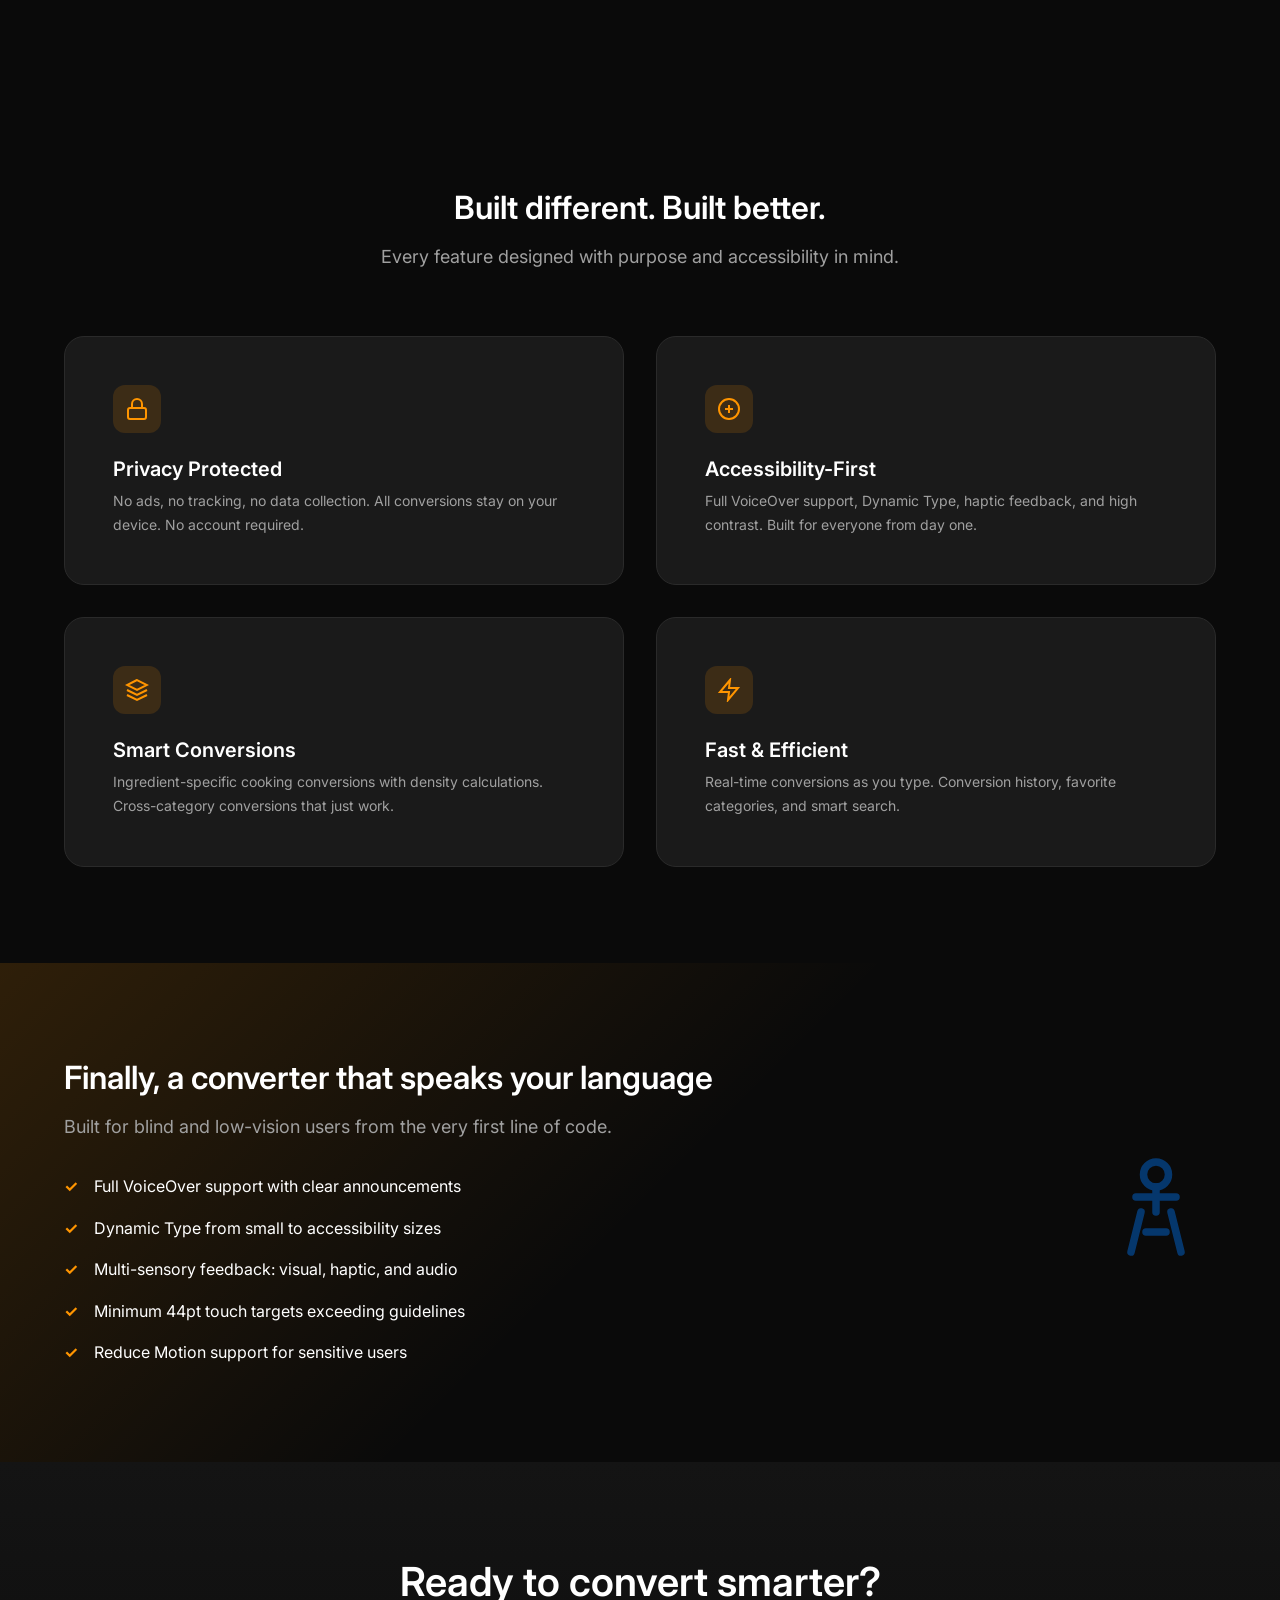
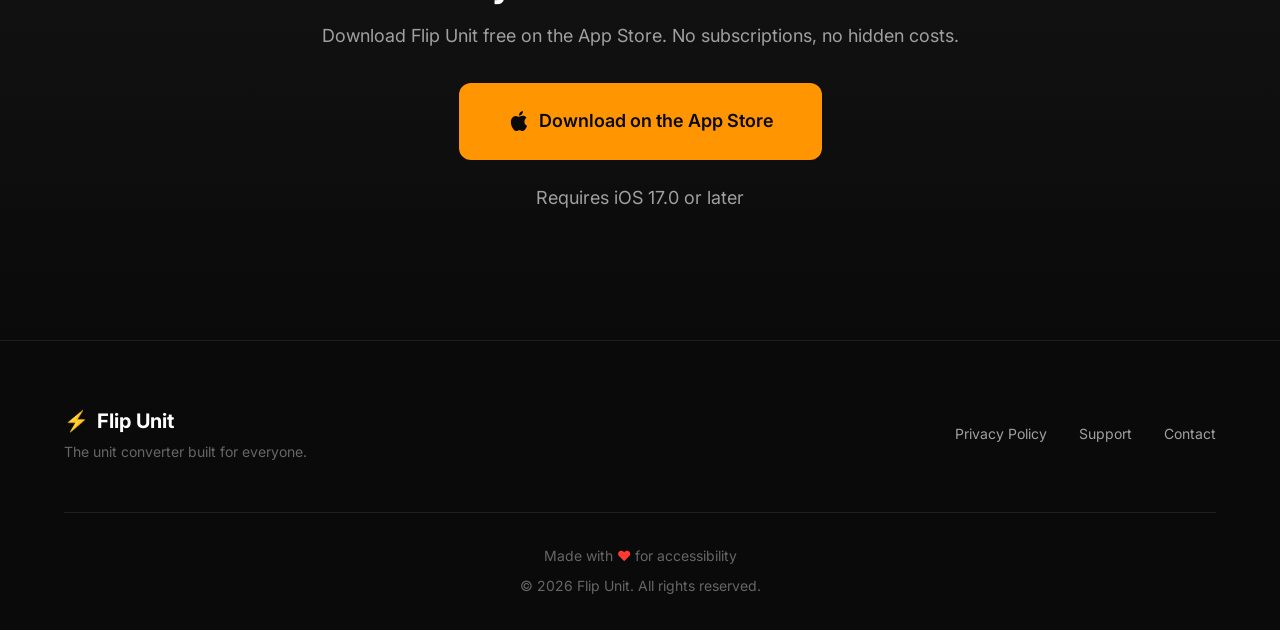
==== commit 20880ad6: "ios version fixed to 17" ====
--- a/index.html
+++ b/index.html
@@ -463,7 +463,7 @@
                         </svg>
                         Download on the App Store
                     </a>
-                    <p class="cta-note">Requires iOS 15.0 or later</p>
+                    <p class="cta-note">Requires iOS 17.0 or later</p>
                 </div>
             </div>
         </section>
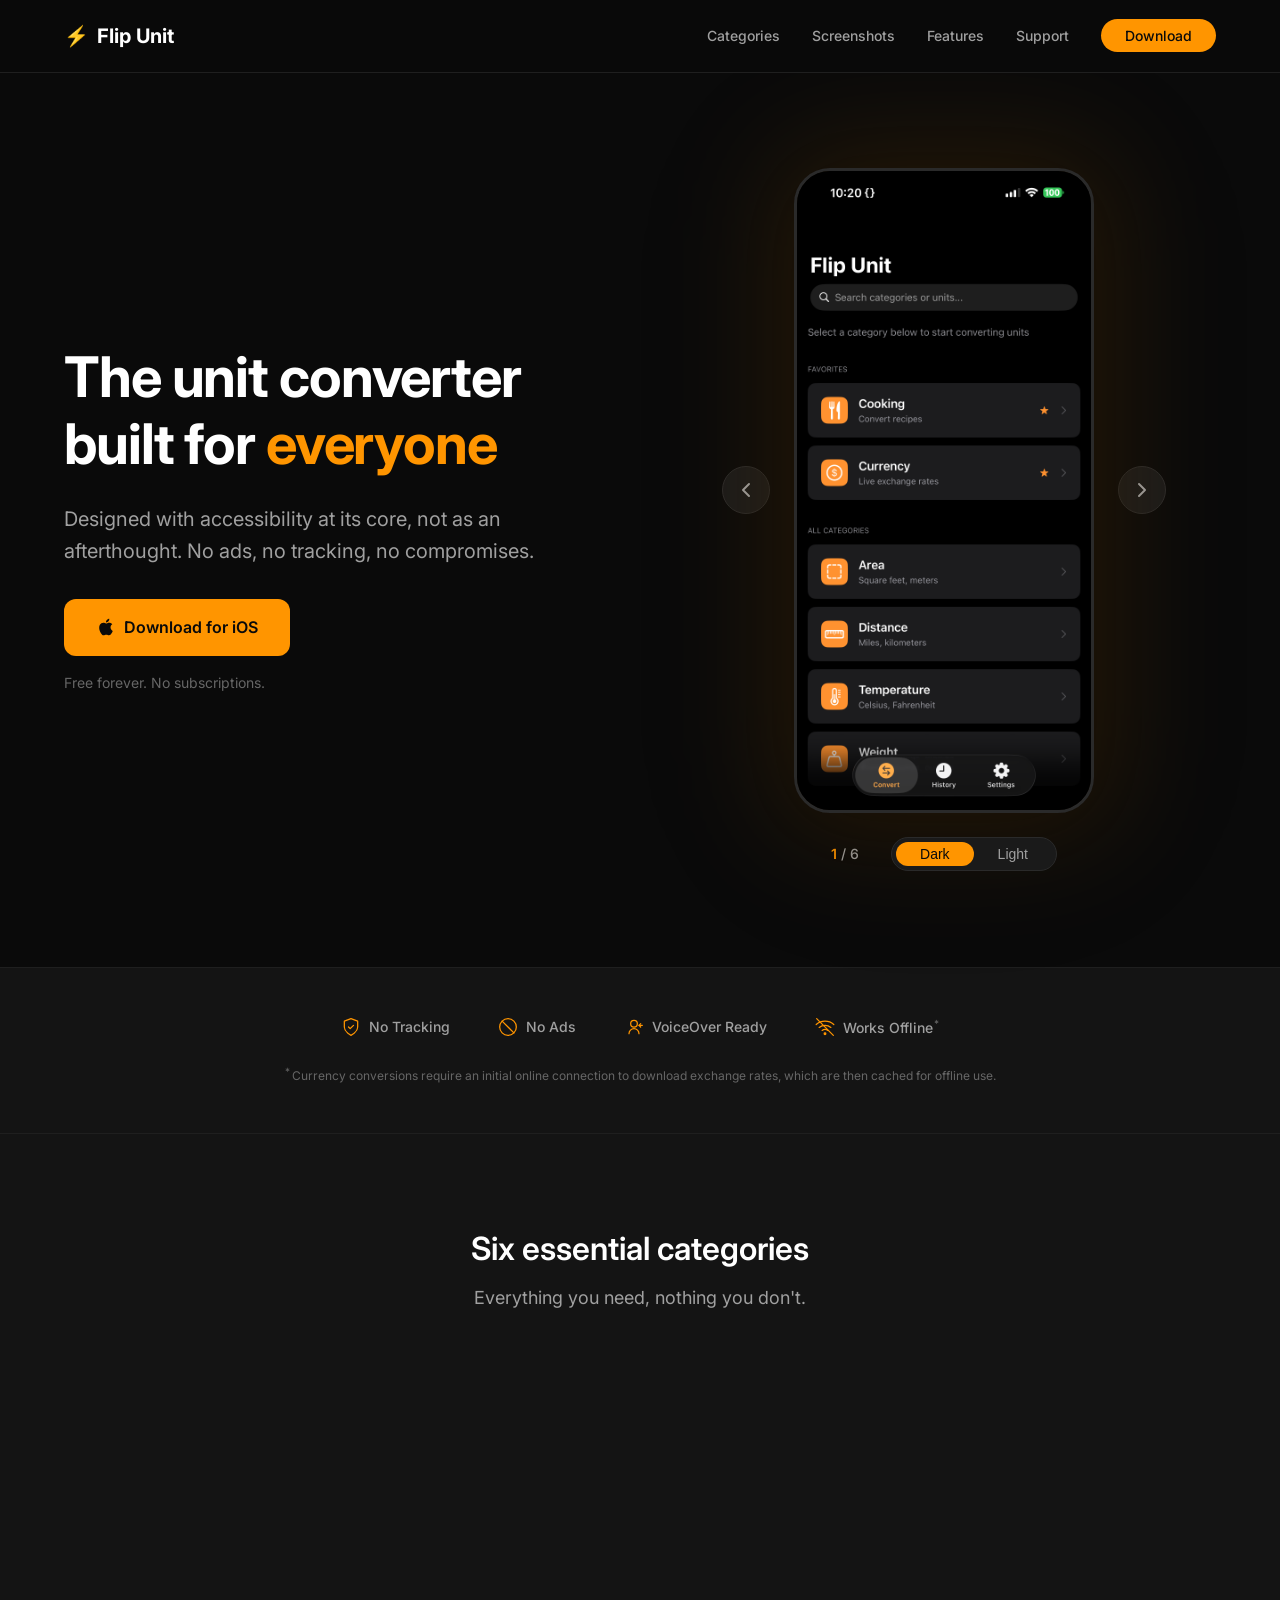
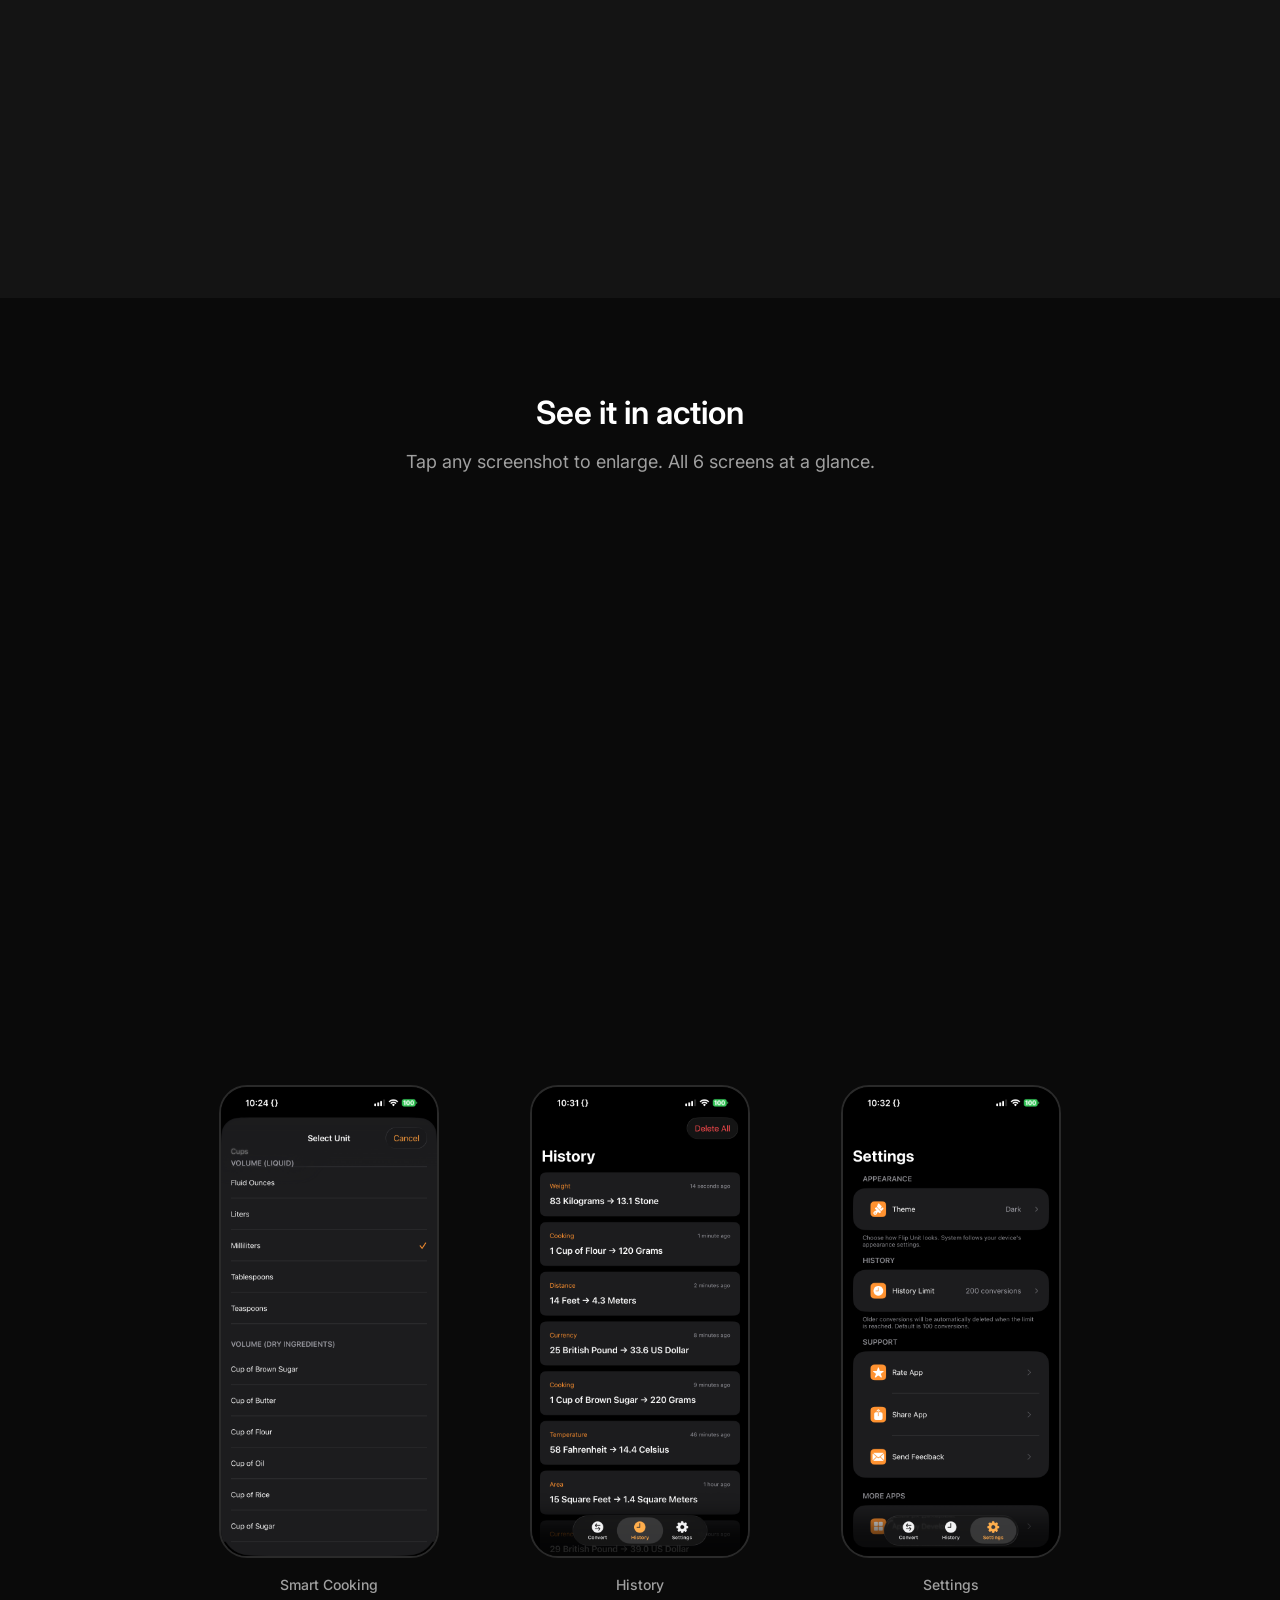
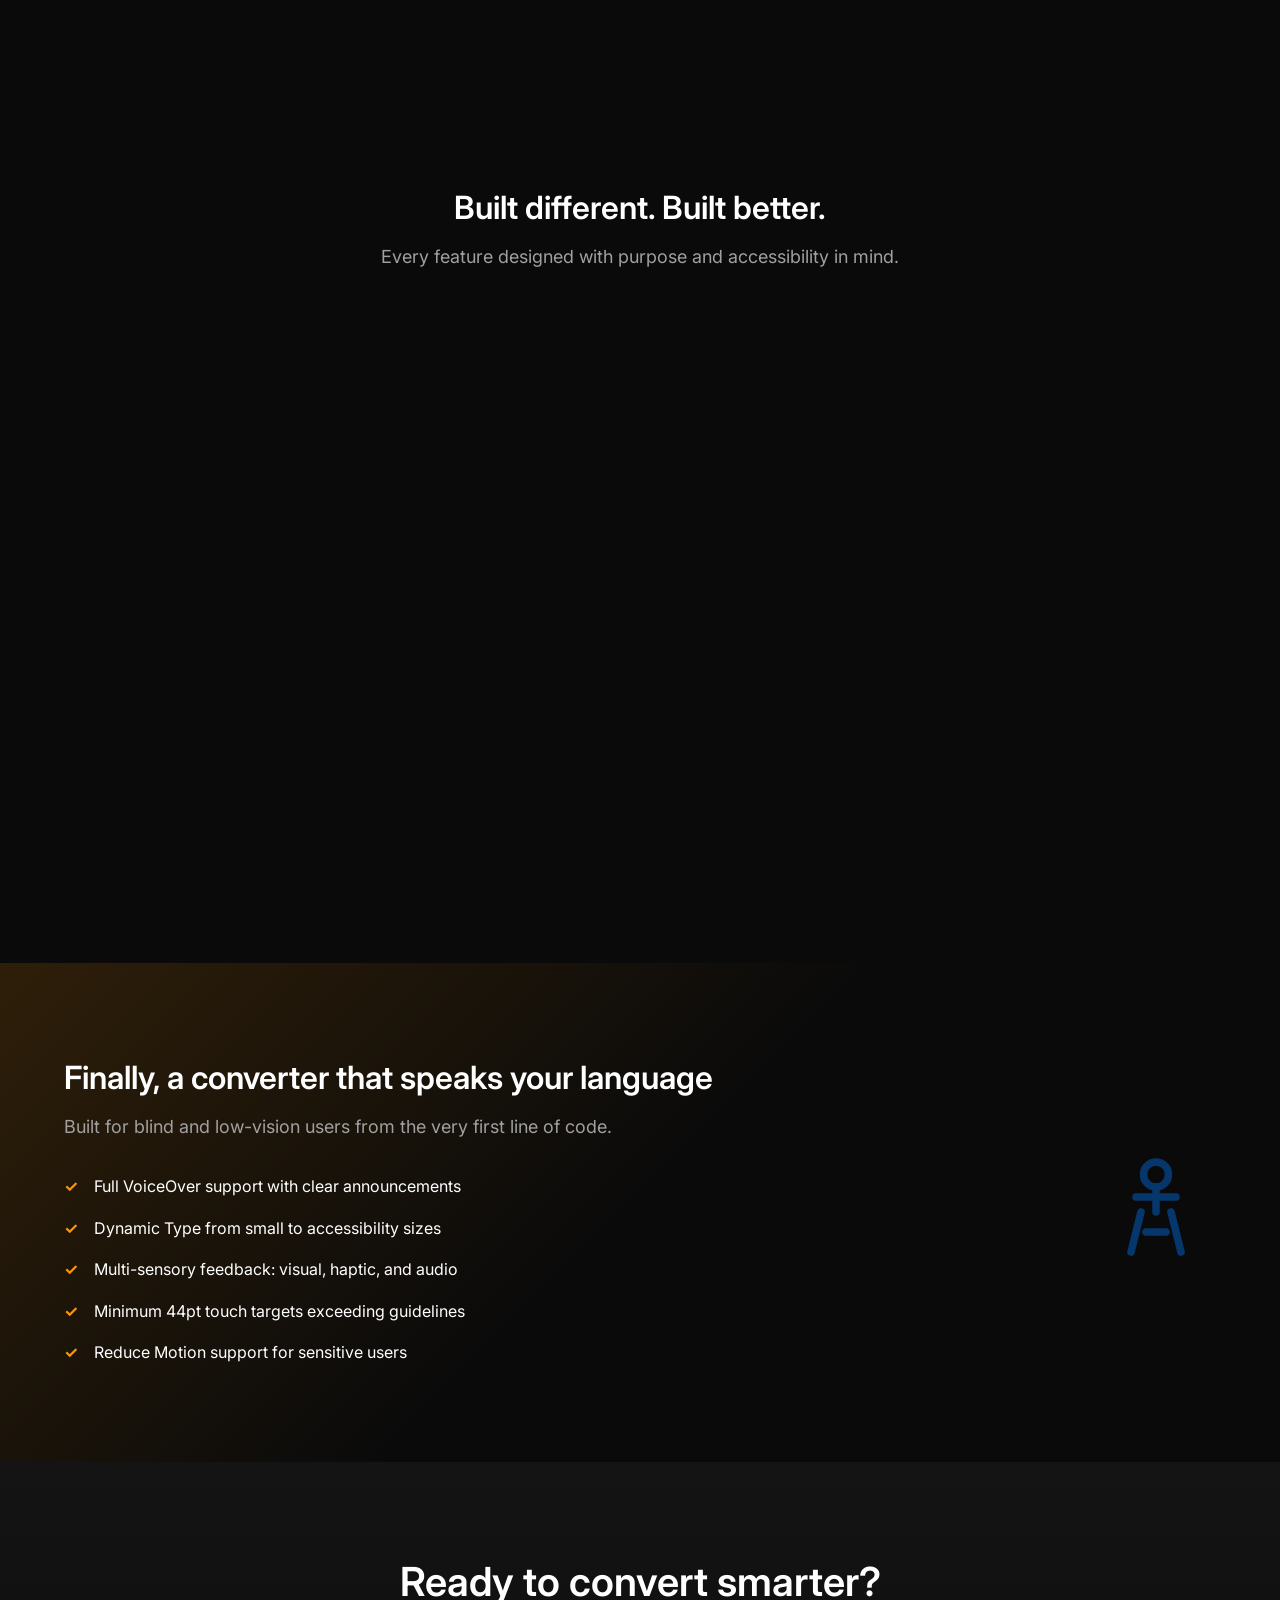
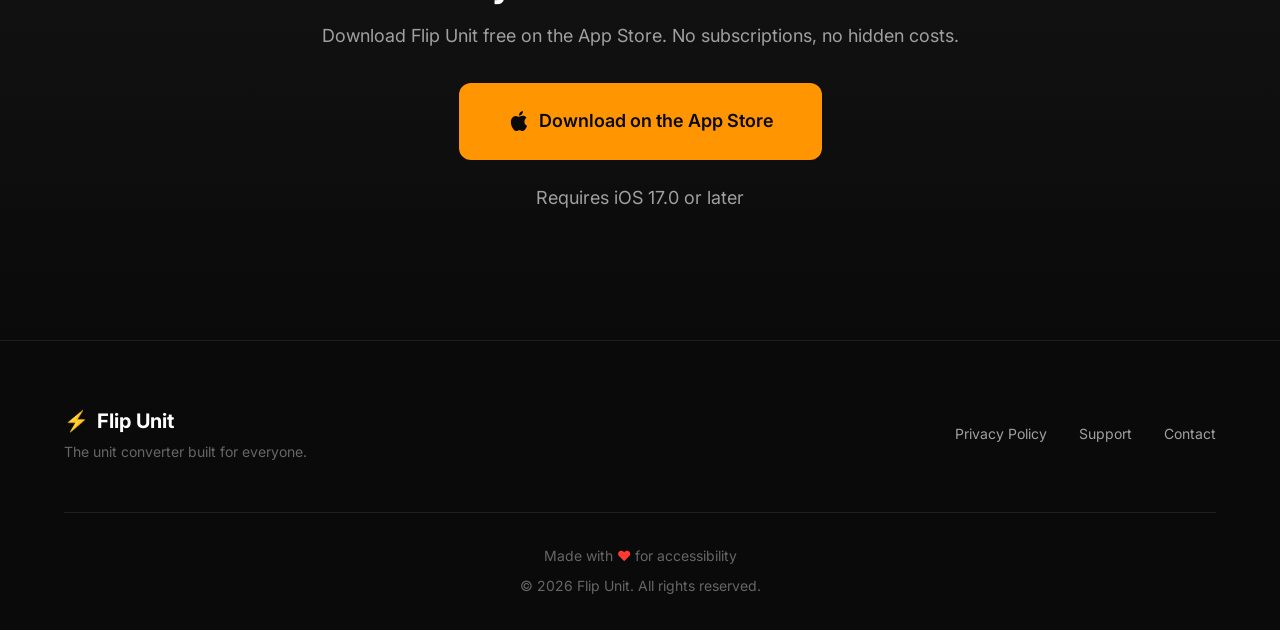
==== commit cb44068b: "disconnected theme toggle for screenshot grid" ====
--- a/index.html
+++ b/index.html
@@ -268,8 +268,6 @@
                         <button class="screenshot-enlarge-btn" aria-label="Enlarge Home View screenshot">
                             <div class="phone-frame">
                                 <img src="assets/screenshots/dark/01-home.png"
-                                     data-dark="assets/screenshots/dark/01-home.png"
-                                     data-light="assets/screenshots/light/01-home.png"
                                      alt="Home screen showing all six conversion categories with Cooking and Currency as favorites"
                                      class="screenshot-img">
                             </div>
@@ -280,8 +278,6 @@
                         <button class="screenshot-enlarge-btn" aria-label="Enlarge Live Conversion screenshot">
                             <div class="phone-frame">
                                 <img src="assets/screenshots/dark/02-conversion.png"
-                                     data-dark="assets/screenshots/dark/02-conversion.png"
-                                     data-light="assets/screenshots/light/02-conversion.png"
                                      alt="Currency conversion screen showing 25 British Pounds converting to 33.60 US Dollars"
                                      class="screenshot-img">
                             </div>
@@ -292,8 +288,6 @@
                         <button class="screenshot-enlarge-btn" aria-label="Enlarge Unit Selection screenshot">
                             <div class="phone-frame">
                                 <img src="assets/screenshots/dark/03-unit-picker.png"
-                                     data-dark="assets/screenshots/dark/03-unit-picker.png"
-                                     data-light="assets/screenshots/light/03-unit-picker.png"
                                      alt="Unit picker showing organized metric and imperial sections"
                                      class="screenshot-img">
                             </div>
@@ -304,8 +298,6 @@
                         <button class="screenshot-enlarge-btn" aria-label="Enlarge Smart Cooking screenshot">
                             <div class="phone-frame">
                                 <img src="assets/screenshots/dark/04-cooking.png"
-                                     data-dark="assets/screenshots/dark/04-cooking.png"
-                                     data-light="assets/screenshots/light/04-cooking.png"
                                      alt="Cooking conversion with ingredient-specific options"
                                      class="screenshot-img">
                             </div>
@@ -316,8 +308,6 @@
                         <button class="screenshot-enlarge-btn" aria-label="Enlarge History screenshot">
                             <div class="phone-frame">
                                 <img src="assets/screenshots/dark/05-history.png"
-                                     data-dark="assets/screenshots/dark/05-history.png"
-                                     data-light="assets/screenshots/light/05-history.png"
                                      alt="Conversion history showing recent conversions"
                                      class="screenshot-img">
                             </div>
@@ -328,8 +318,6 @@
                         <button class="screenshot-enlarge-btn" aria-label="Enlarge Settings screenshot">
                             <div class="phone-frame">
                                 <img src="assets/screenshots/dark/06-settings.png"
-                                     data-dark="assets/screenshots/dark/06-settings.png"
-                                     data-light="assets/screenshots/light/06-settings.png"
                                      alt="Settings screen with theme and history options"
                                      class="screenshot-img">
                             </div>
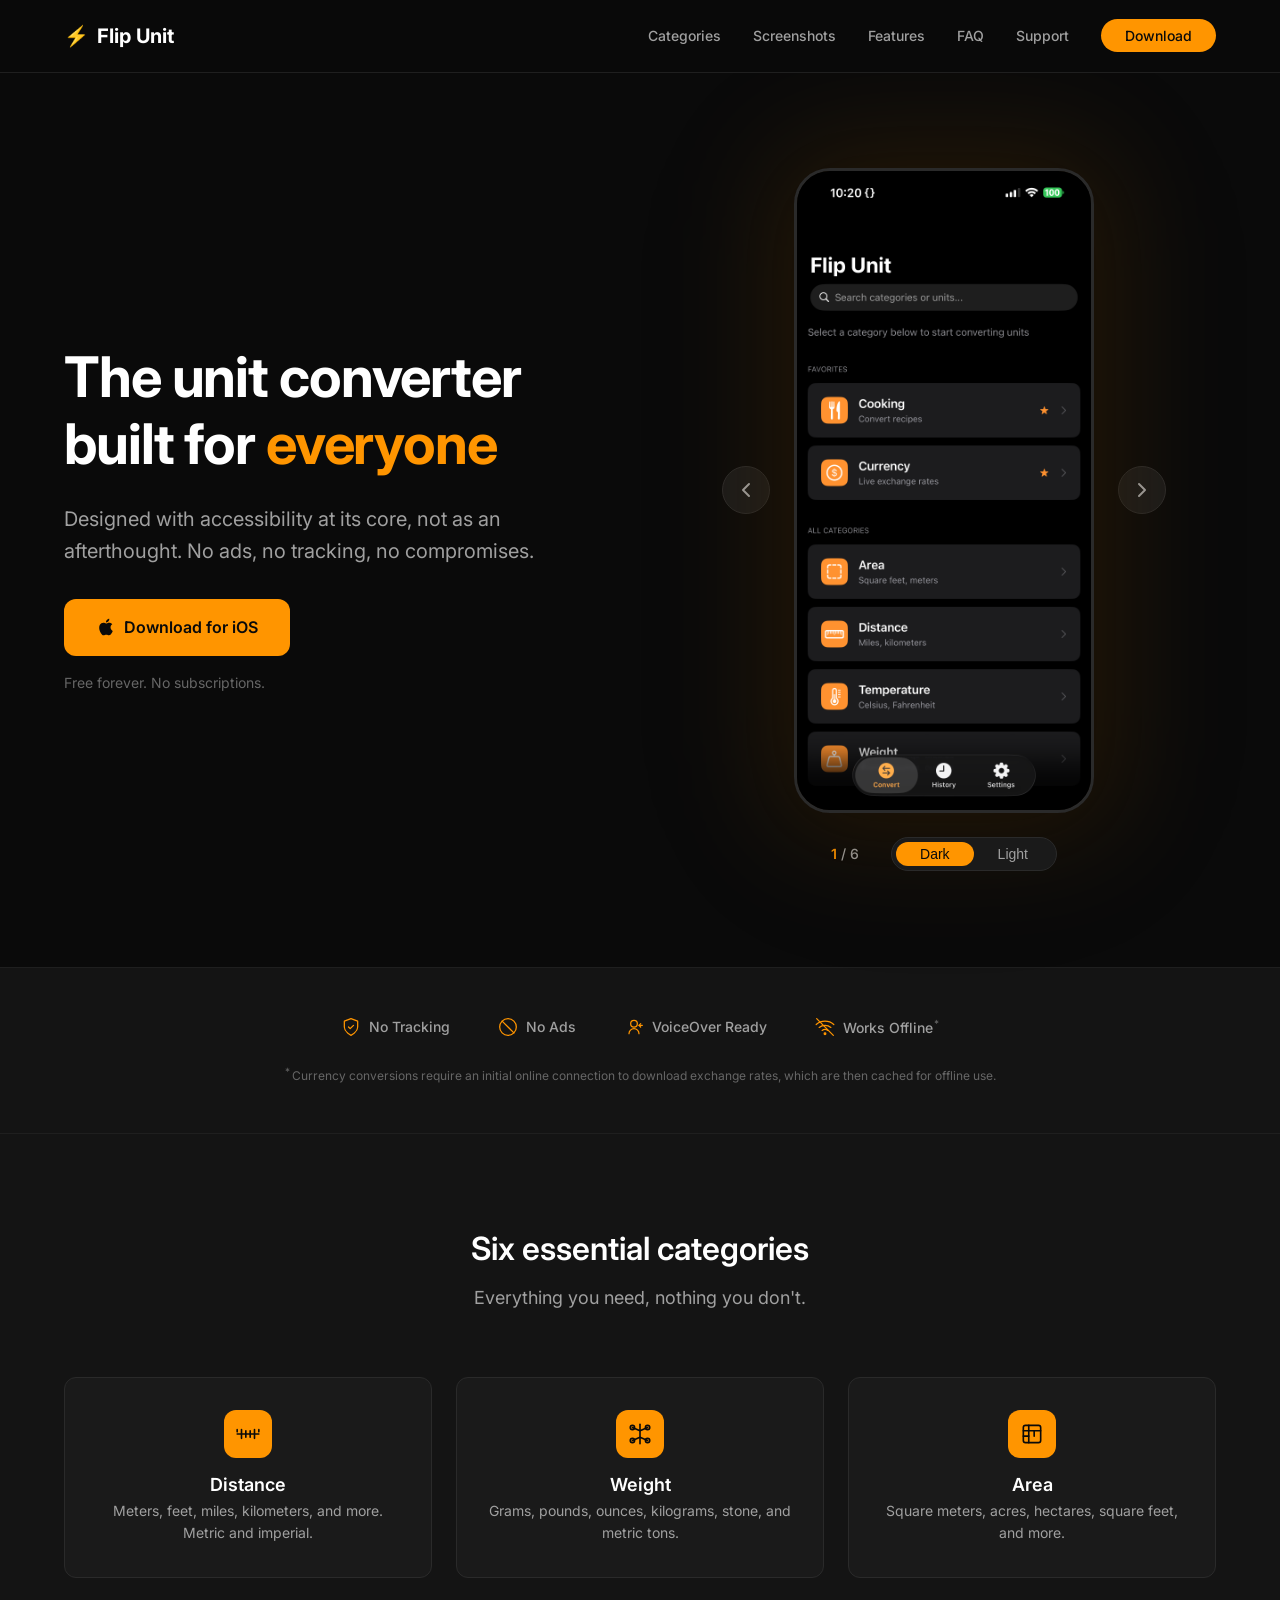
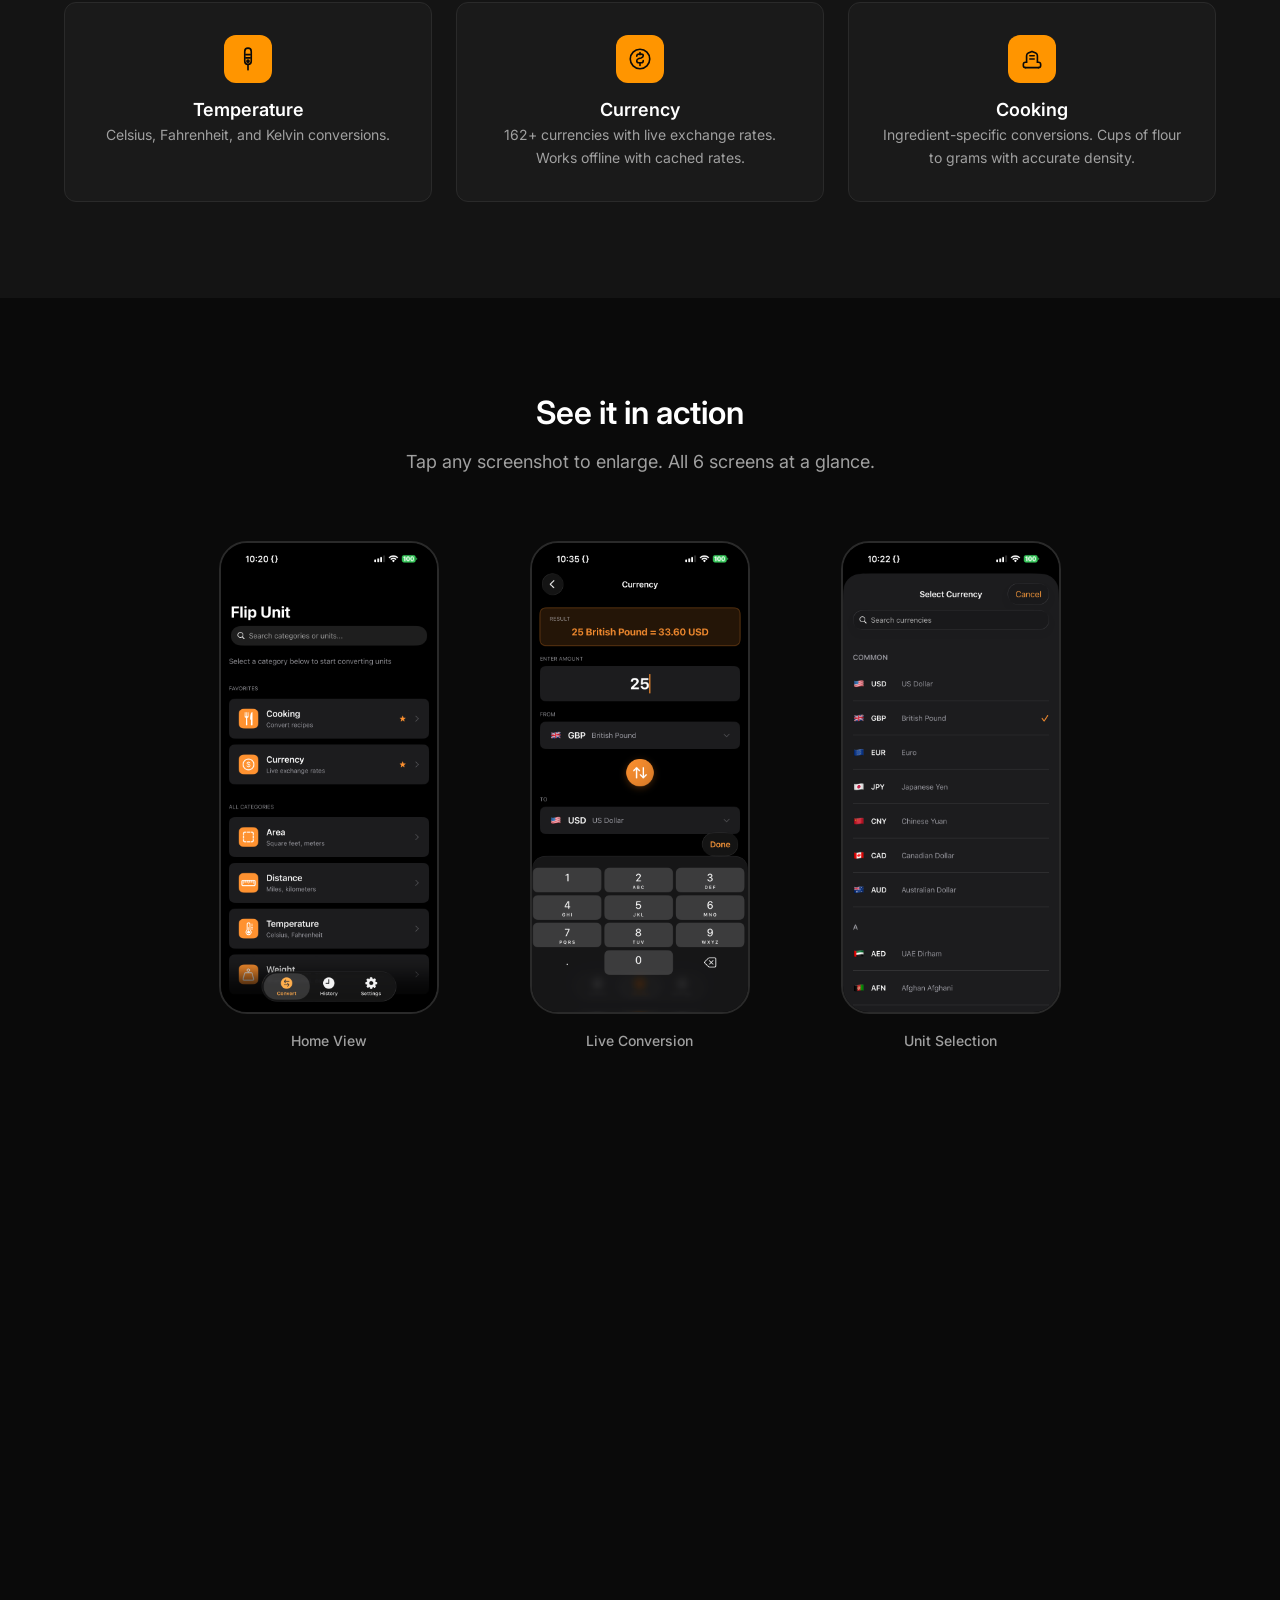
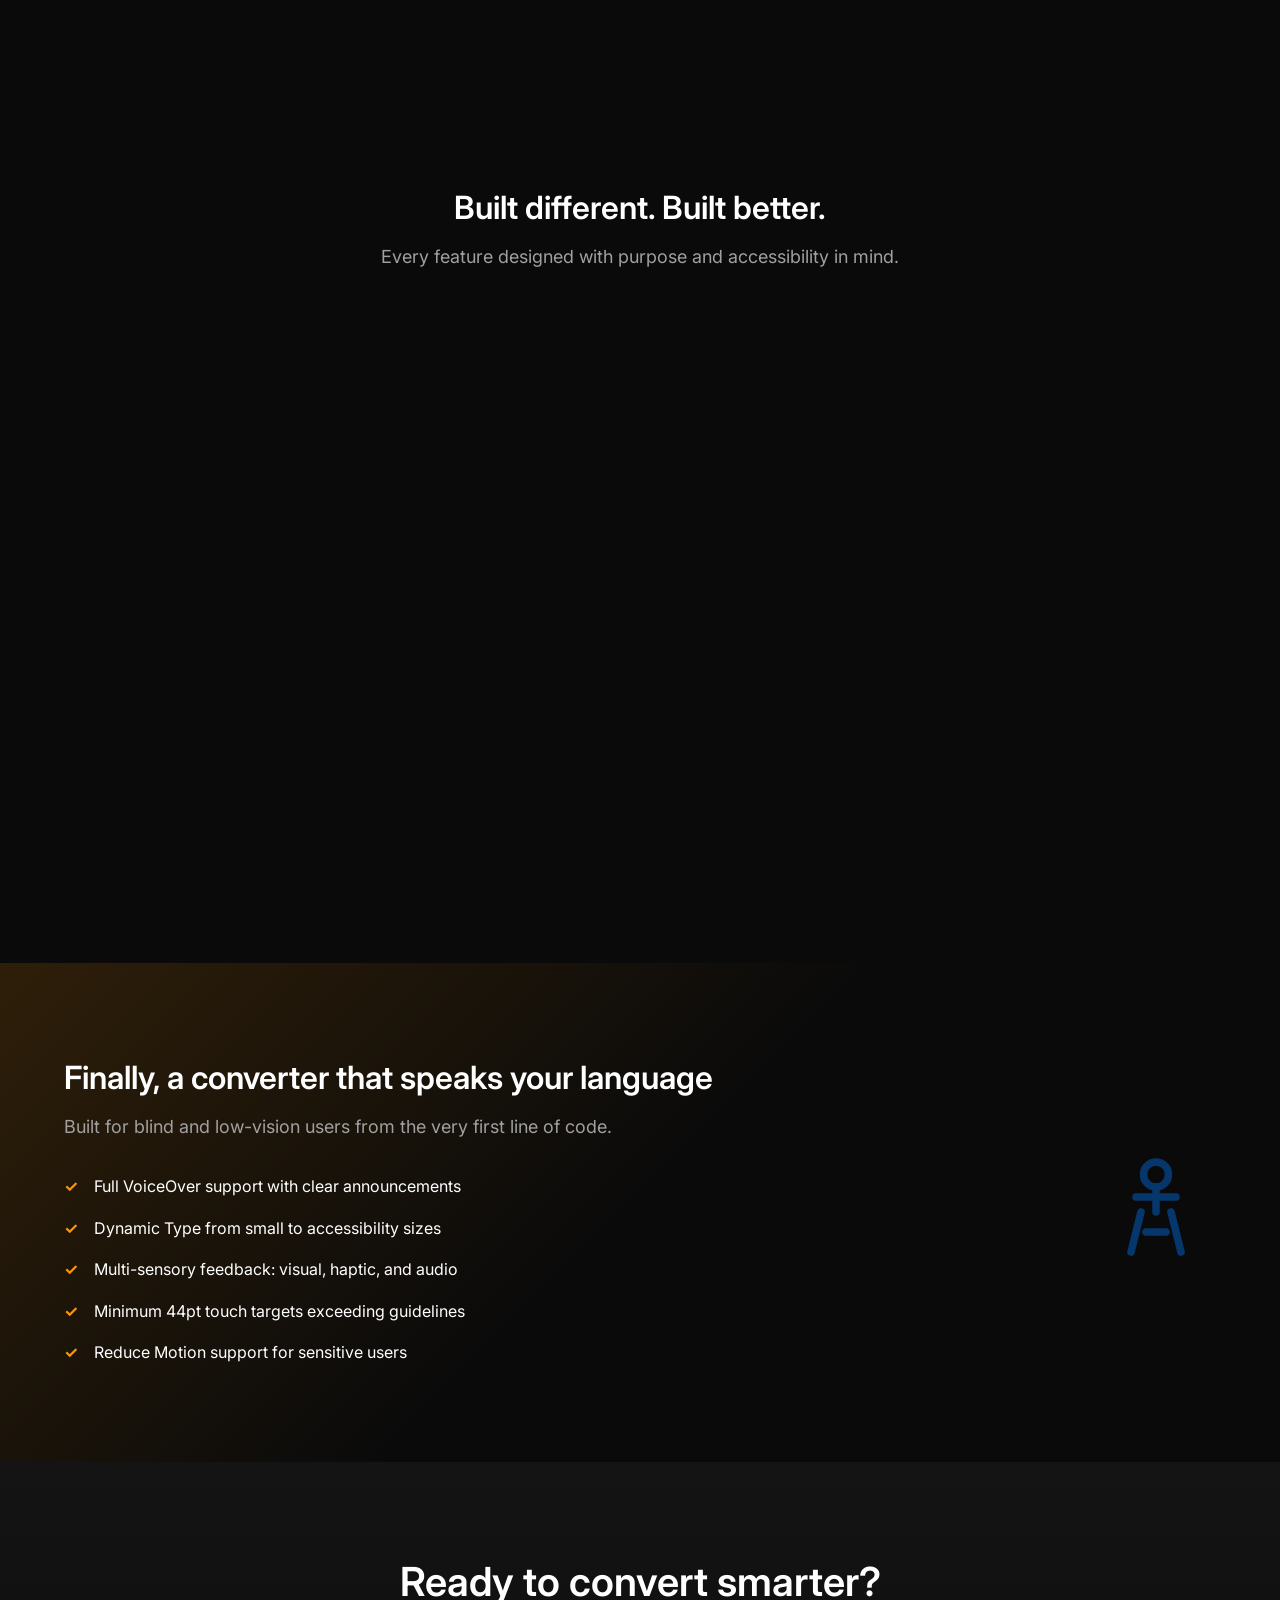
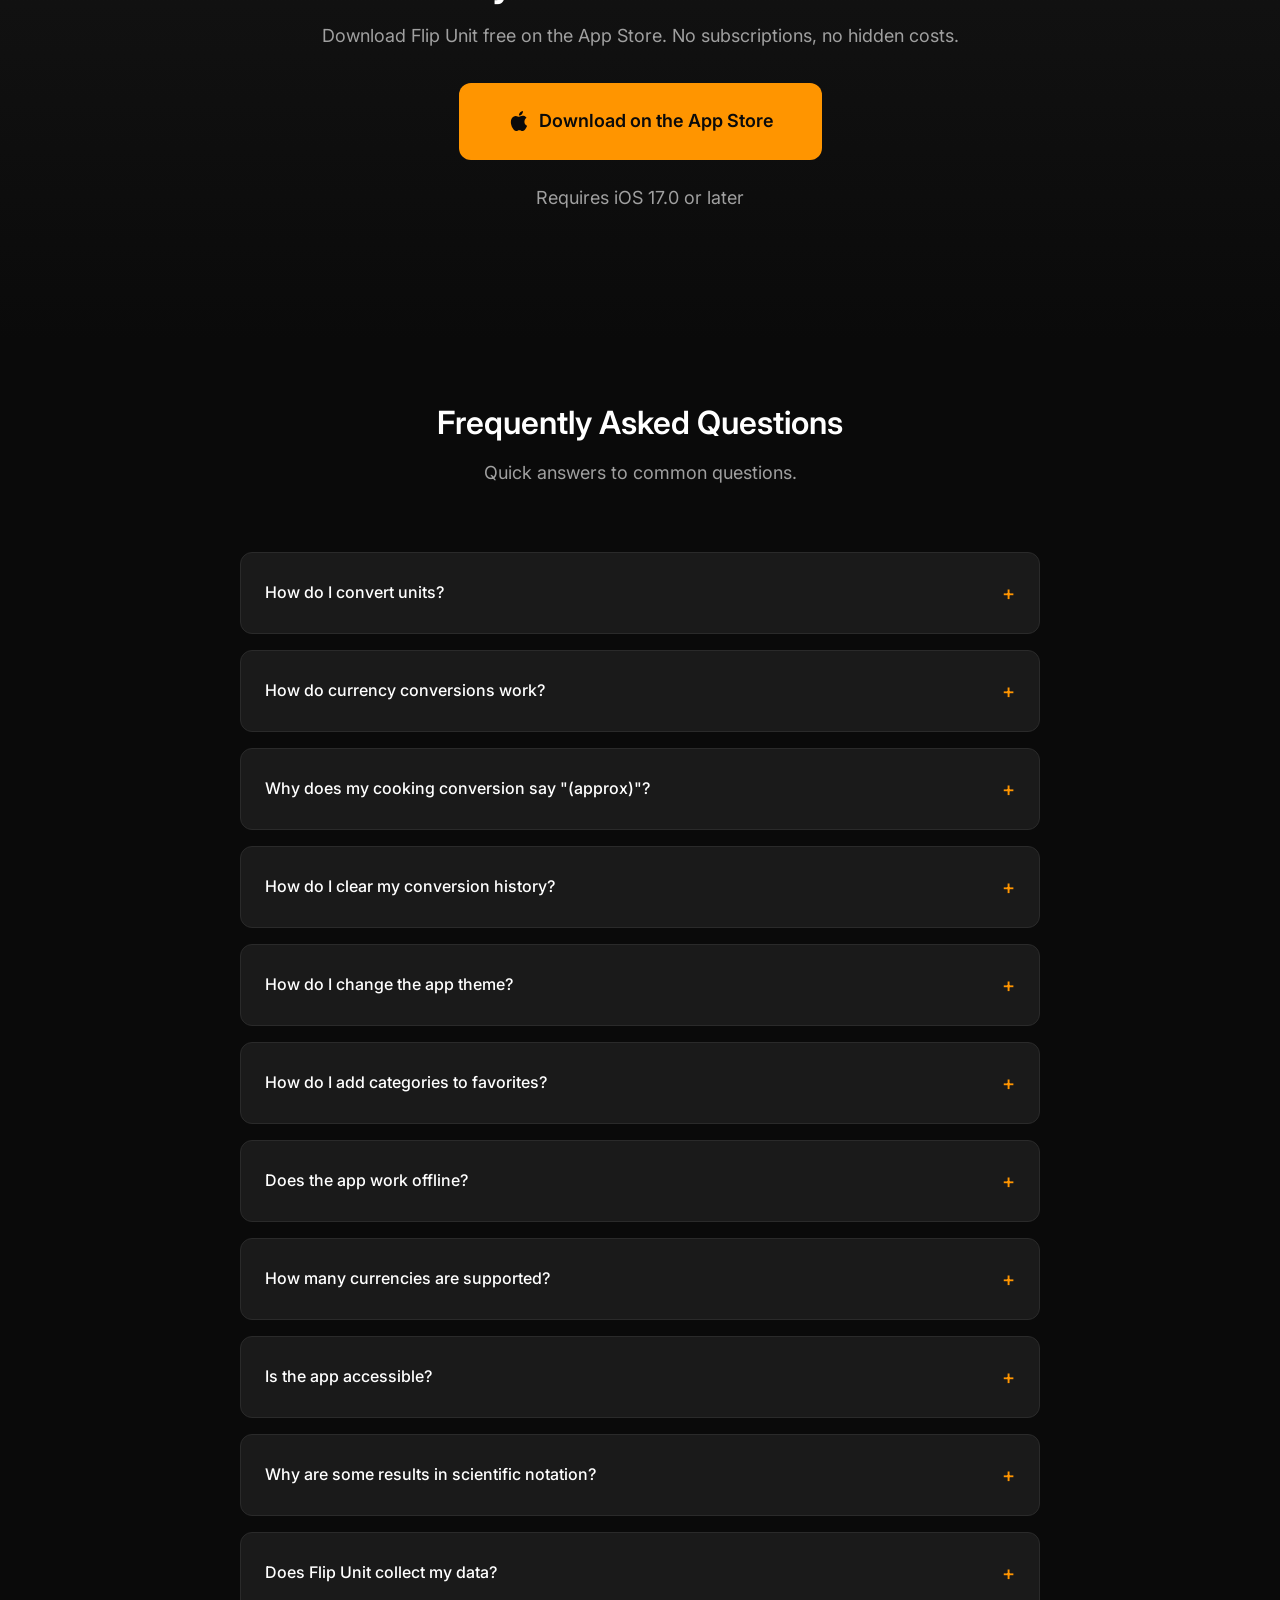
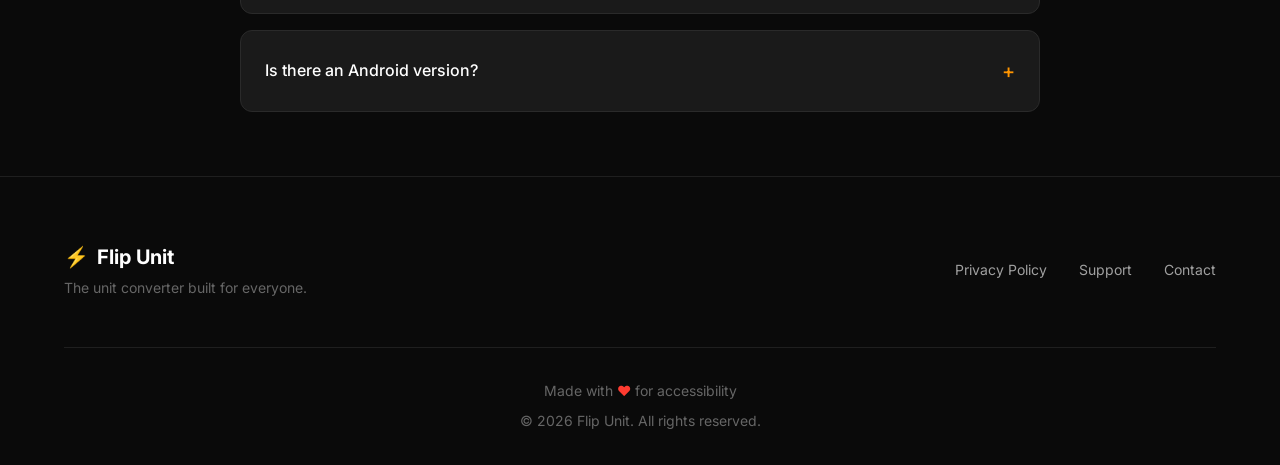
==== commit 48e11619: "moved FAQ to home screen" ====
--- a/index.html
+++ b/index.html
@@ -39,6 +39,7 @@
                         <li><a href="#categories">Categories</a></li>
                         <li><a href="#screenshots">Screenshots</a></li>
                         <li><a href="#features">Features</a></li>
+                        <li><a href="#faq">FAQ</a></li>
                         <li><a href="support.html">Support</a></li>
                         <li><a href="#download" class="nav-cta">Download</a></li>
                     </ul>
@@ -456,6 +457,78 @@
             </div>
         </section>
 
+        <!-- FAQ Section -->
+        <section id="faq" class="faq-section" aria-labelledby="faq-heading">
+            <div class="container">
+                <div class="section-header">
+                    <h2 id="faq-heading">Frequently Asked Questions</h2>
+                    <p class="section-subtitle">Quick answers to common questions.</p>
+                </div>
+
+                <div class="faq-list">
+                    <details class="faq-item">
+                        <summary>How do I convert units?</summary>
+                        <p>Select a category from the home screen, enter a number, choose your "From" and "To" units using the dropdowns, and see your result instantly at the top of the screen.</p>
+                    </details>
+
+                    <details class="faq-item">
+                        <summary>How do currency conversions work?</summary>
+                        <p>Currency rates are updated daily when you have an internet connection. The app automatically detects your locale to set default currencies. Once rates are downloaded, they're cached so you can convert currencies offline using the last known rates.</p>
+                    </details>
+
+                    <details class="faq-item">
+                        <summary>Why does my cooking conversion say "(approx)"?</summary>
+                        <p>Cross-category conversions between volumes (cups, tablespoons) and weights (grams, ounces) use density estimates because different ingredients have different weights. For the most accurate results, use ingredient-specific cups like "Cup of Flour" or "Cup of Sugar" which have precise density values.</p>
+                    </details>
+
+                    <details class="faq-item">
+                        <summary>How do I clear my conversion history?</summary>
+                        <p>Go to Settings > History Limit and select a lower number to automatically trim older entries. To clear all app data, go to iOS Settings > Flip Unit > Clear Data, or simply uninstall and reinstall the app.</p>
+                    </details>
+
+                    <details class="faq-item">
+                        <summary>How do I change the app theme?</summary>
+                        <p>Open the Settings tab and tap Theme. Choose from System (follows your device setting), Light, or Dark mode.</p>
+                    </details>
+
+                    <details class="faq-item">
+                        <summary>How do I add categories to favorites?</summary>
+                        <p>On the home screen, swipe left on any category card to reveal the favorite option. Tap the star icon to add it to your Favorites section at the top of the home screen.</p>
+                    </details>
+
+                    <details class="faq-item">
+                        <summary>Does the app work offline?</summary>
+                        <p>Yes! All conversions work completely offline. Currency conversions use cached exchange rates from your last online update. All other categories (Distance, Weight, Area, Temperature, Cooking) work offline without any limitations.</p>
+                    </details>
+
+                    <details class="faq-item">
+                        <summary>How many currencies are supported?</summary>
+                        <p>Flip Unit supports 162+ world currencies with exchange rates provided by ExchangeRate-API. Rates are updated daily when you're connected to the internet.</p>
+                    </details>
+
+                    <details class="faq-item">
+                        <summary>Is the app accessible?</summary>
+                        <p>Absolutely! Flip Unit is built accessibility-first with full VoiceOver support, Dynamic Type scaling, haptic feedback, Reduce Motion support, and high contrast colors.</p>
+                    </details>
+
+                    <details class="faq-item">
+                        <summary>Why are some results in scientific notation?</summary>
+                        <p>Very large numbers (over 1 million) or very small numbers (under 0.001) are displayed in scientific notation for better readability. For example, 1,500,000 may display as 1.5e6.</p>
+                    </details>
+
+                    <details class="faq-item">
+                        <summary>Does Flip Unit collect my data?</summary>
+                        <p>No. Flip Unit collects absolutely no personal data. All conversions happen locally on your device. See our <a href="privacy.html">Privacy Policy</a> for full details.</p>
+                    </details>
+
+                    <details class="faq-item">
+                        <summary>Is there an Android version?</summary>
+                        <p>Flip Unit is currently available only for iOS (iPhone). There are no plans for an Android version at this time.</p>
+                    </details>
+                </div>
+            </div>
+        </section>
+
     </main>
 
     <!-- Footer -->
--- a/styles.css
+++ b/styles.css
@@ -1314,6 +1314,17 @@
     color: var(--color-accent);
 }
 
+/* FAQ Section (Homepage) */
+.faq-section {
+    padding: var(--space-3xl) 0;
+    background: var(--color-background-alt);
+}
+
+.faq-section .faq-list {
+    max-width: 800px;
+    margin: 0 auto;
+}
+
 /* Accessibility Cards */
 .accessibility-features {
     display: grid;
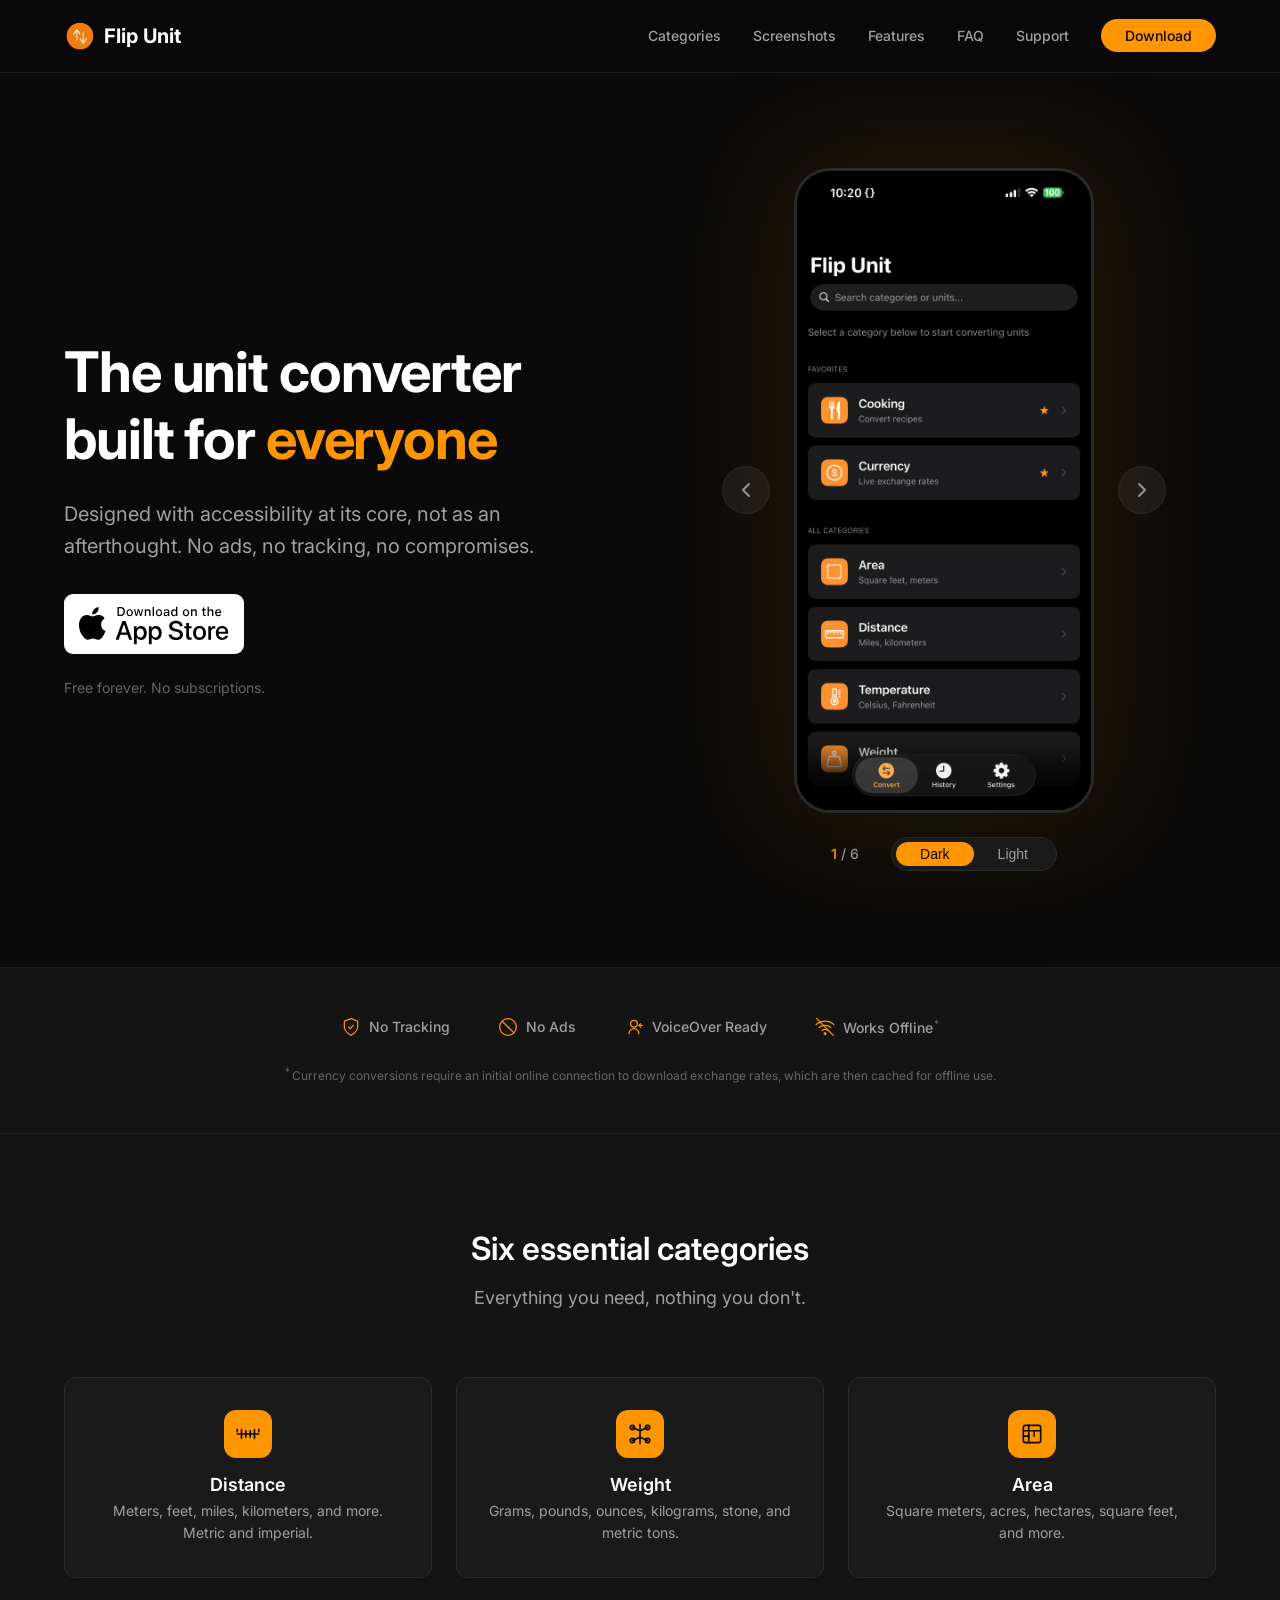
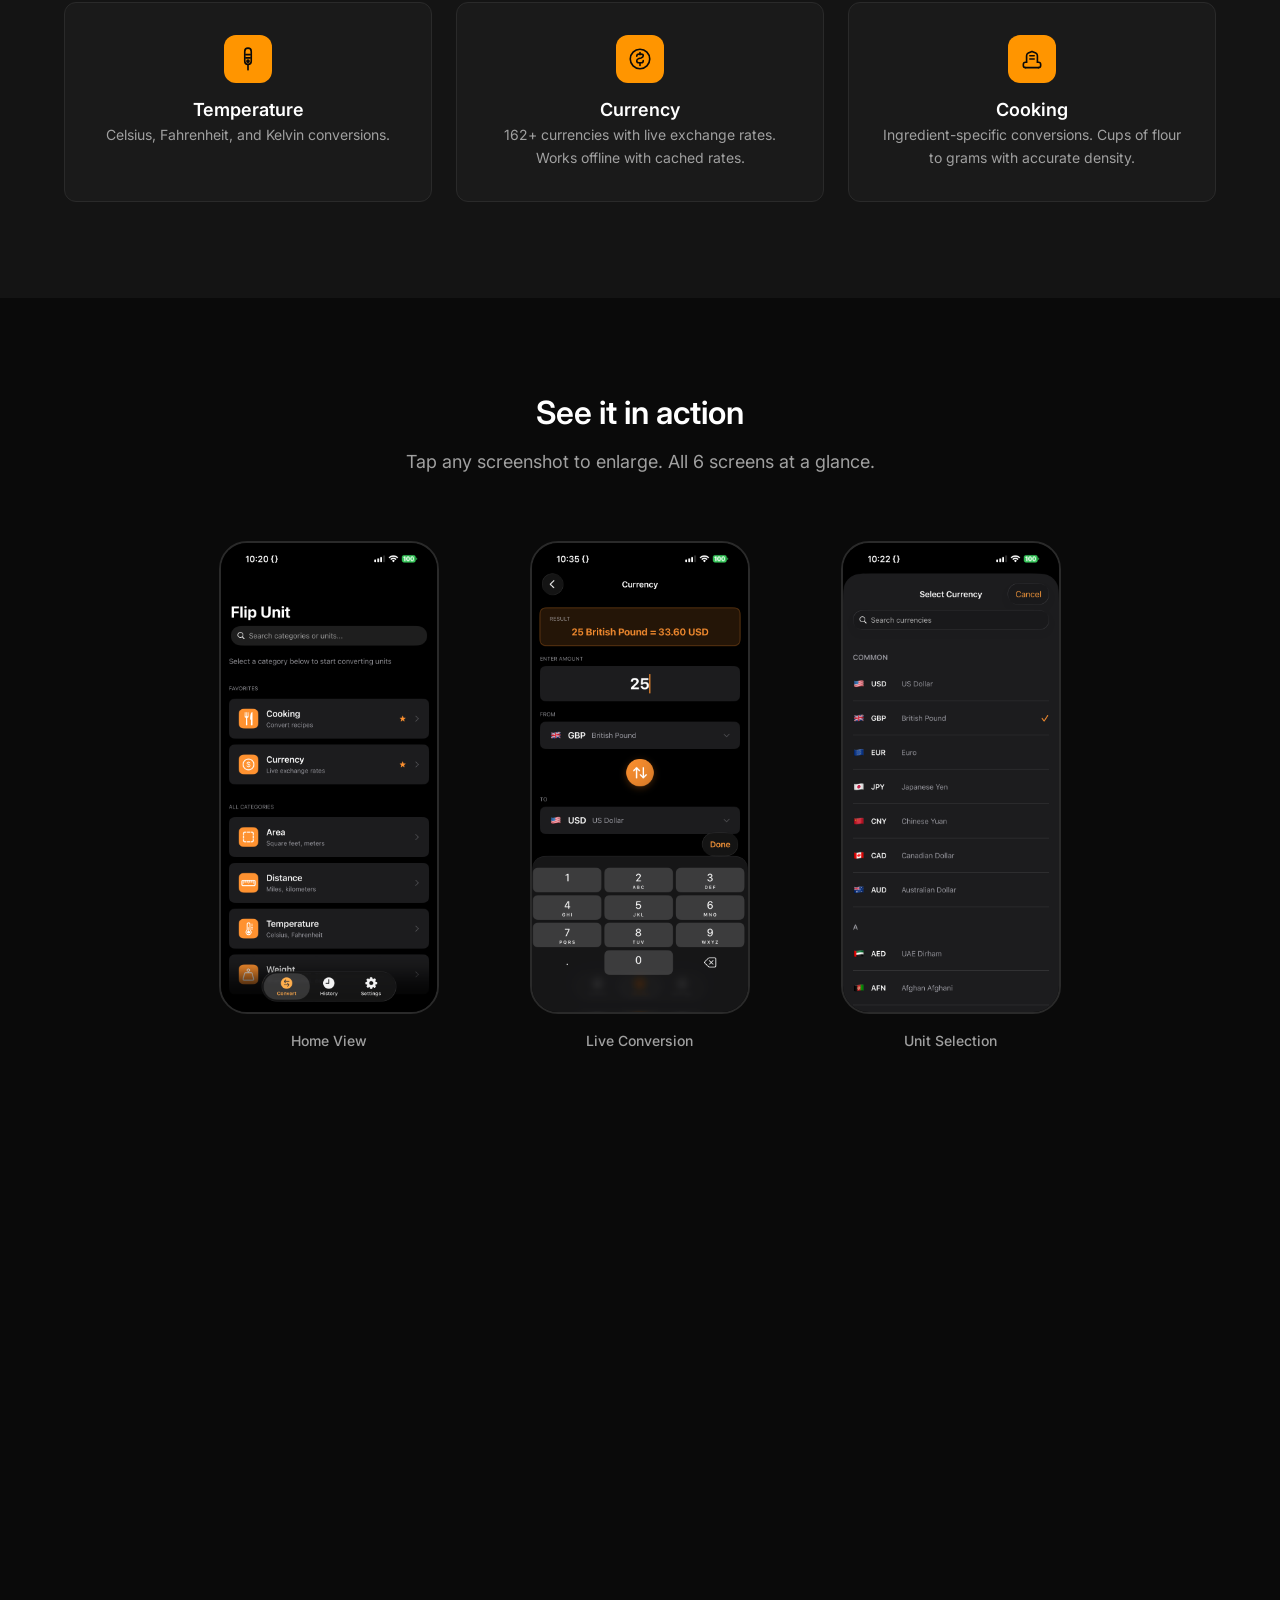
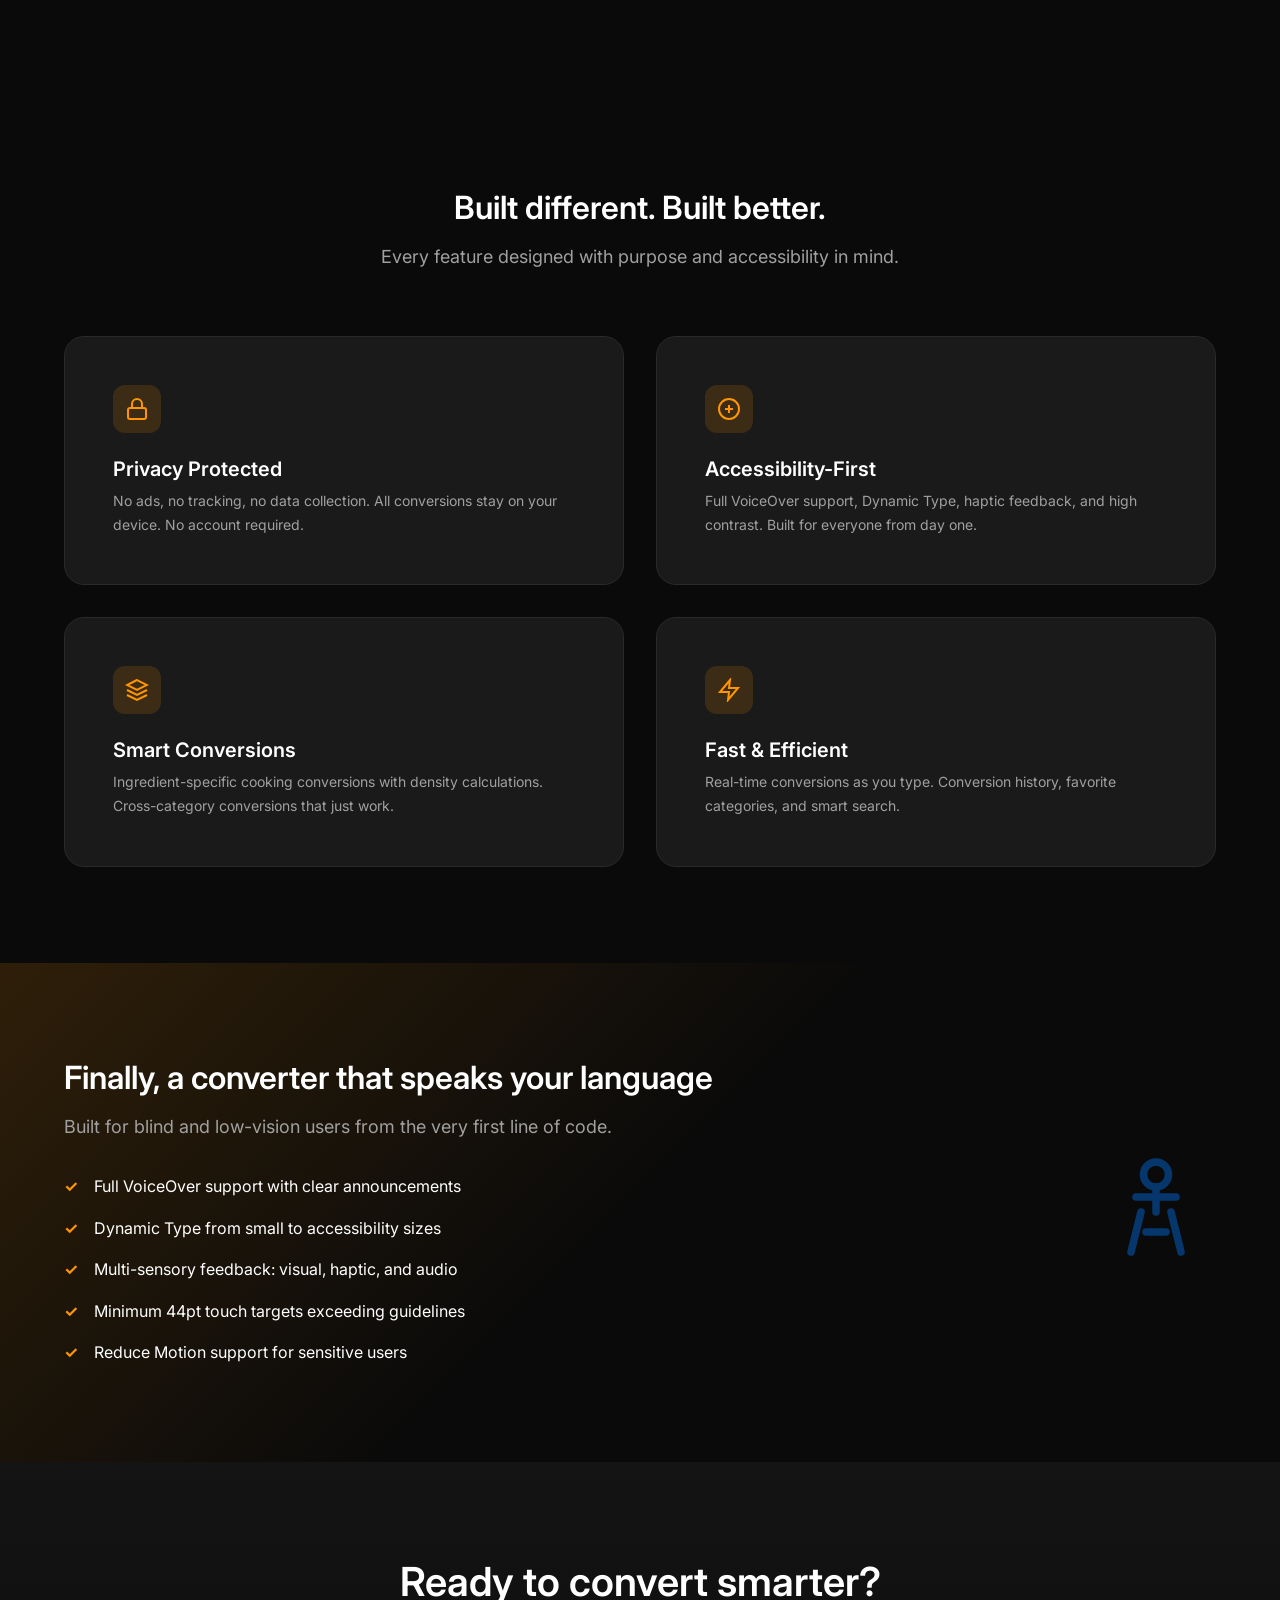
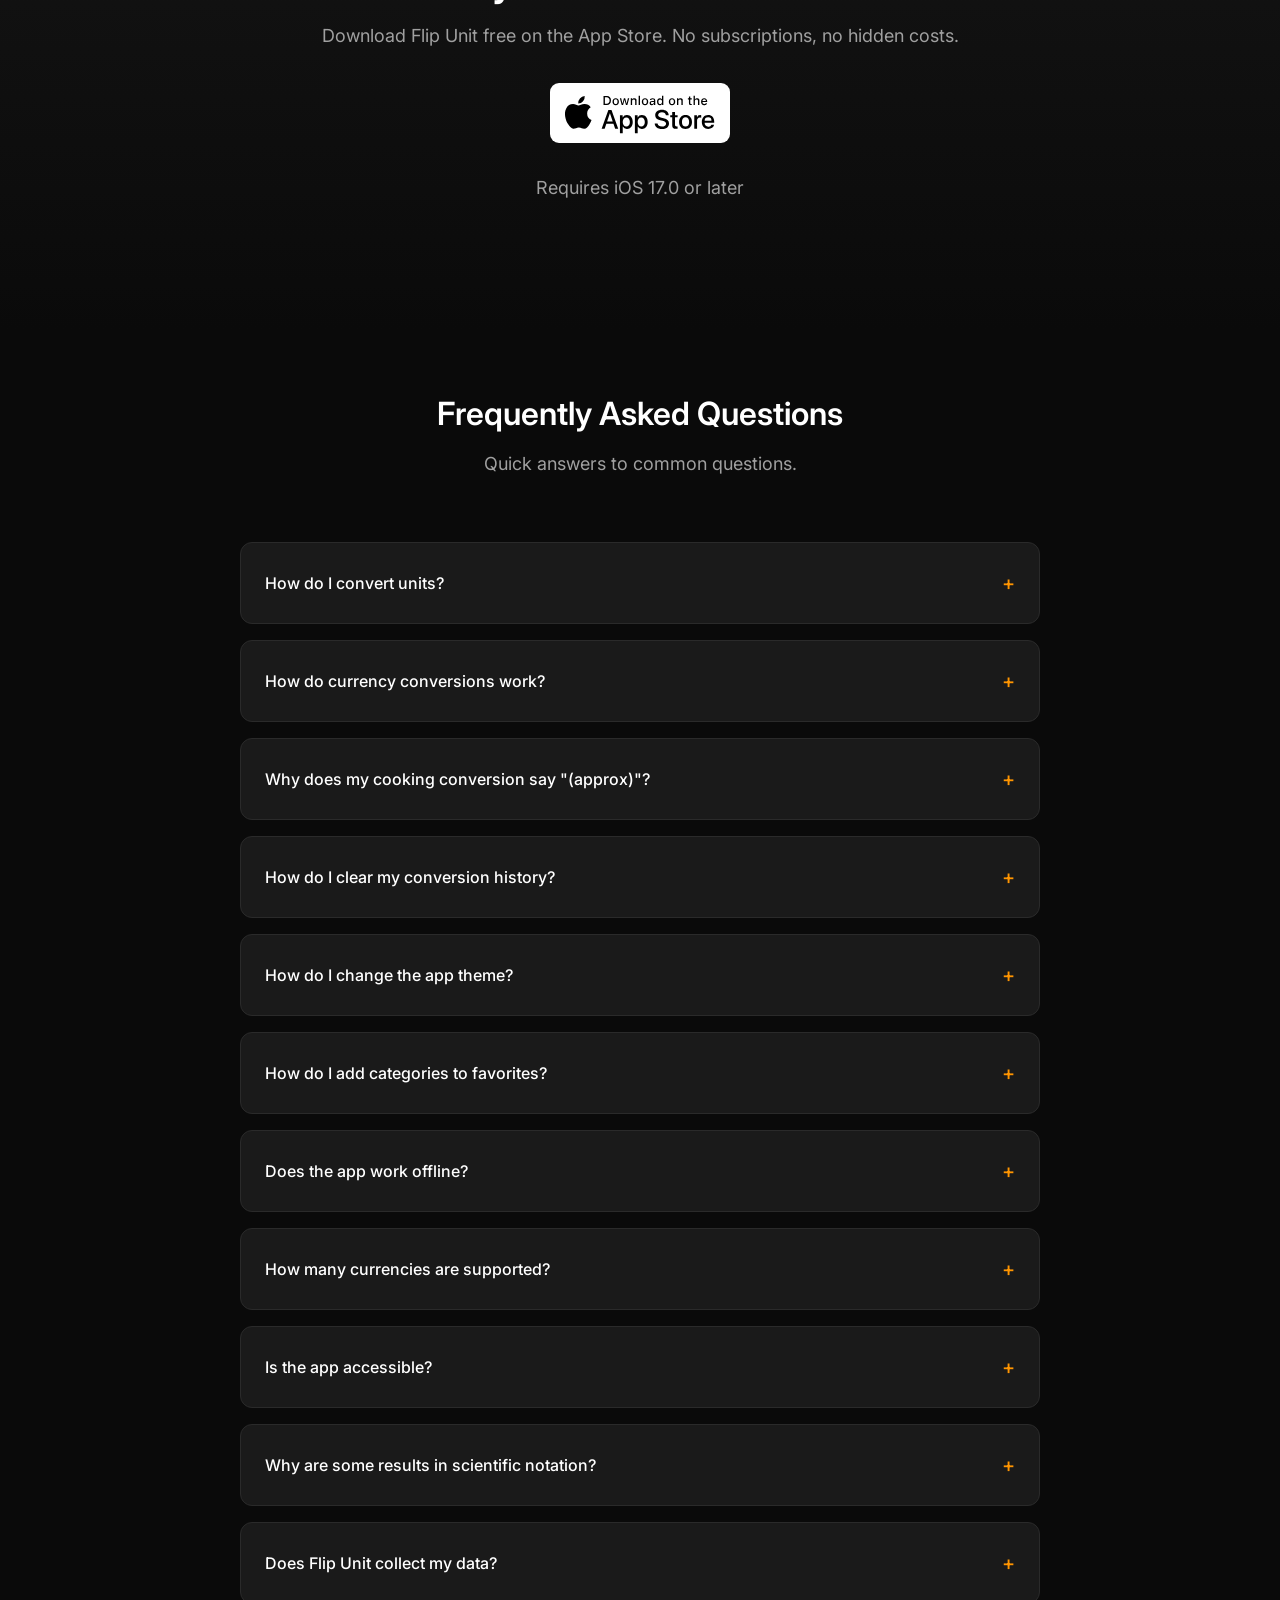
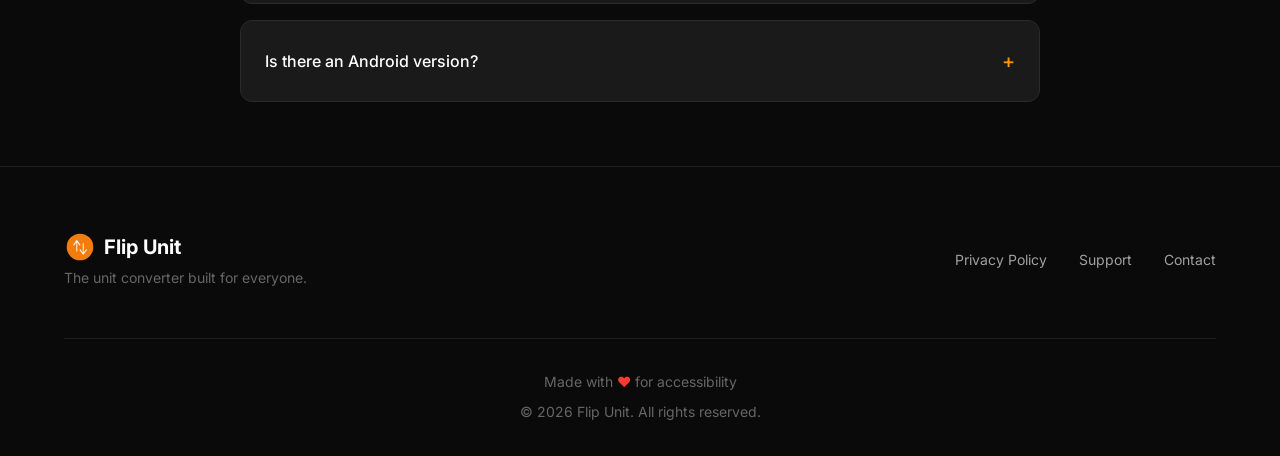
==== commit d6bae98a: "logo updates" ====
--- a/index.html
+++ b/index.html
@@ -21,6 +21,10 @@
     <link href="https://fonts.googleapis.com/css2?family=Inter:wght@400;500;600;700&display=swap" rel="stylesheet">
 
     <link rel="stylesheet" href="styles.css">
+
+    <!-- Favicon -->
+    <link rel="icon" type="image/png" href="assets/icons/favicon.png">
+    <link rel="apple-touch-icon" href="assets/icons/favicon.png">
 </head>
 <body>
     <!-- Skip Link for Accessibility -->
@@ -31,7 +35,7 @@
         <div class="container">
             <div class="header-content">
                 <div class="logo">
-                    <span class="logo-icon" aria-hidden="true">⚡</span>
+                    <img src="assets/icons/logo.svg" alt="" class="logo-icon" aria-hidden="true">
                     <span class="logo-text">Flip Unit</span>
                 </div>
                 <nav class="nav" role="navigation" aria-label="Main navigation">
@@ -62,11 +66,13 @@
                         <h1 id="hero-heading">The unit converter built for <span class="highlight">everyone</span></h1>
                         <p class="hero-subtitle">Designed with accessibility at its core, not as an afterthought. No ads, no tracking, no compromises.</p>
                         <div class="hero-cta">
-                            <a href="#download" class="btn btn-primary">
-                                <svg class="apple-icon" viewBox="0 0 24 24" fill="currentColor" aria-hidden="true">
-                                    <path d="M18.71 19.5c-.83 1.24-1.71 2.45-3.05 2.47-1.34.03-1.77-.79-3.29-.79-1.53 0-2 .77-3.27.82-1.31.05-2.3-1.32-3.14-2.53C4.25 17 2.94 12.45 4.7 9.39c.87-1.52 2.43-2.48 4.12-2.51 1.28-.02 2.5.87 3.29.87.78 0 2.26-1.07 3.81-.91.65.03 2.47.26 3.64 1.98-.09.06-2.17 1.28-2.15 3.81.03 3.02 2.65 4.03 2.68 4.04-.03.07-.42 1.44-1.38 2.83M13 3.5c.73-.83 1.94-1.46 2.94-1.5.13 1.17-.34 2.35-1.04 3.19-.69.85-1.83 1.51-2.95 1.42-.15-1.15.41-2.35 1.05-3.11z"/>
+                            <a href="#download" class="app-store-badge" aria-label="Download Flip Unit on the App Store">
+                                <svg viewBox="0 0 120 40" aria-hidden="true">
+                                    <rect width="120" height="40" rx="6" fill="#fff"/>
+                                    <path fill="#000" d="M24.769 20.3a4.949 4.949 0 012.356-4.151 5.066 5.066 0 00-3.99-2.158c-1.68-.176-3.308 1.005-4.164 1.005-.872 0-2.19-.988-3.608-.958a5.315 5.315 0 00-4.473 2.728c-1.934 3.348-.491 8.269 1.361 10.976.927 1.325 2.01 2.805 3.428 2.753 1.387-.058 1.905-.885 3.58-.885 1.658 0 2.144.885 3.591.852 1.489-.025 2.426-1.332 3.32-2.67a10.962 10.962 0 001.52-3.092 4.782 4.782 0 01-2.92-4.4zM22.037 12.21a4.872 4.872 0 001.115-3.49 4.957 4.957 0 00-3.208 1.66 4.636 4.636 0 00-1.144 3.36 4.1 4.1 0 003.237-1.53z"/>
+                                    <path fill="#000" d="M42.302 27.14h-4.733l-1.137 3.356h-2.005l4.484-12.418h2.083l4.483 12.418h-2.039zm-4.243-1.55h3.752l-1.85-5.446h-.051zM55.16 25.97c0 2.813-1.506 4.62-3.779 4.62a3.07 3.07 0 01-2.848-1.583h-.043v4.484h-1.86V21.442h1.8v1.506h.034a3.212 3.212 0 012.883-1.6c2.298 0 3.813 1.816 3.813 4.622zm-1.91 0c0-1.833-.948-3.038-2.393-3.038-1.42 0-2.375 1.23-2.375 3.038 0 1.824.955 3.046 2.375 3.046 1.445 0 2.393-1.197 2.393-3.046zM65.125 25.97c0 2.813-1.506 4.62-3.779 4.62a3.07 3.07 0 01-2.848-1.583h-.043v4.484h-1.859V21.442h1.799v1.506h.034a3.212 3.212 0 012.883-1.6c2.298 0 3.813 1.816 3.813 4.622zm-1.91 0c0-1.833-.948-3.038-2.393-3.038-1.42 0-2.375 1.23-2.375 3.038 0 1.824.955 3.046 2.375 3.046 1.445 0 2.393-1.197 2.393-3.046zM71.71 27.036c.138 1.232 1.335 2.04 2.97 2.04 1.566 0 2.693-.808 2.693-1.919 0-.964-.68-1.54-2.29-1.936l-1.609-.388c-2.28-.55-3.339-1.617-3.339-3.348 0-2.142 1.867-3.614 4.519-3.614 2.624 0 4.423 1.472 4.483 3.614h-1.876c-.112-1.239-1.137-1.987-2.634-1.987s-2.521.757-2.521 1.858c0 .878.654 1.395 2.255 1.79l1.368.336c2.548.603 3.606 1.626 3.606 3.443 0 2.323-1.85 3.778-4.793 3.778-2.754 0-4.614-1.42-4.734-3.667zM83.346 19.3v2.142h1.722v1.472h-1.722v4.991c0 .776.345 1.137 1.102 1.137.204-.004.408-.018.611-.043v1.463a5.104 5.104 0 01-1.032.086c-1.833 0-2.548-.689-2.548-2.444v-5.19h-1.316v-1.472h1.316V19.3zM86.065 25.97c0-2.849 1.678-4.639 4.294-4.639 2.625 0 4.295 1.79 4.295 4.639 0 2.856-1.661 4.638-4.295 4.638-2.633 0-4.294-1.782-4.294-4.638zm6.695 0c0-1.954-.895-3.108-2.401-3.108s-2.4 1.162-2.4 3.108c0 1.962.894 3.106 2.4 3.106s2.401-1.144 2.401-3.106zM96.186 21.442h1.773v1.541h.043a2.16 2.16 0 012.177-1.635 2.866 2.866 0 01.637.069v1.738a2.598 2.598 0 00-.835-.112 1.873 1.873 0 00-1.937 2.083v5.37h-1.858zM109.384 27.837c-.25 1.643-1.85 2.771-3.898 2.771-2.634 0-4.269-1.764-4.269-4.595 0-2.84 1.644-4.682 4.19-4.682 2.506 0 4.08 1.72 4.08 4.466v.637h-6.394v.112a2.358 2.358 0 002.436 2.564 2.048 2.048 0 002.09-1.273zm-6.282-2.702h4.526a2.177 2.177 0 00-2.22-2.298 2.292 2.292 0 00-2.306 2.298z"/>
+                                    <path fill="#000" d="M37.826 8.731a2.64 2.64 0 012.808 2.965c0 1.906-1.03 3.002-2.808 3.002h-2.155V8.731zm-1.228 5.123h1.125a1.876 1.876 0 001.967-2.146 1.881 1.881 0 00-1.967-2.134h-1.125zM41.68 12.444a2.133 2.133 0 114.248 0 2.134 2.134 0 11-4.247 0zm3.334 0c0-.976-.439-1.547-1.208-1.547-.773 0-1.207.571-1.207 1.547 0 .984.434 1.55 1.207 1.55.77 0 1.208-.57 1.208-1.55zM51.573 14.698h-.922l-.93-3.317h-.07l-.927 3.317h-.913l-1.242-4.503h.902l.806 3.436h.067l.926-3.436h.852l.926 3.436h.07l.803-3.436h.889zM53.854 10.195h.855v.715h.066a1.348 1.348 0 011.344-.802 1.465 1.465 0 011.559 1.675v2.915h-.889v-2.692c0-.724-.314-1.084-.972-1.084a1.033 1.033 0 00-1.075 1.141v2.635h-.888zM59.094 8.437h.888v6.261h-.888zM61.218 12.444a2.133 2.133 0 114.247 0 2.134 2.134 0 11-4.247 0zm3.333 0c0-.976-.439-1.547-1.208-1.547-.773 0-1.207.571-1.207 1.547 0 .984.434 1.55 1.207 1.55.77 0 1.208-.57 1.208-1.55zM66.4 13.424c0-.81.604-1.278 1.676-1.344l1.22-.07v-.389c0-.476-.315-.744-.922-.744-.497 0-.84.182-.939.5h-.86c.09-.773.818-1.27 1.84-1.27 1.128 0 1.765.563 1.765 1.514v3.077h-.855v-.633h-.07a1.515 1.515 0 01-1.353.707 1.36 1.36 0 01-1.501-1.348zm2.895-.384v-.377l-1.1.07c-.62.042-.9.253-.9.65 0 .405.351.64.834.64a1.062 1.062 0 001.166-.983zM71.348 12.444c0-1.423.732-2.324 1.87-2.324a1.484 1.484 0 011.38.79h.067V8.437h.888v6.261h-.851v-.71h-.07a1.563 1.563 0 01-1.415.785c-1.145 0-1.869-.901-1.869-2.329zm.918 0c0 .955.45 1.53 1.203 1.53.75 0 1.212-.583 1.212-1.526 0-.938-.468-1.53-1.212-1.53-.748 0-1.203.58-1.203 1.526zM79.23 12.444a2.133 2.133 0 114.247 0 2.134 2.134 0 11-4.247 0zm3.333 0c0-.976-.438-1.547-1.208-1.547-.772 0-1.207.571-1.207 1.547 0 .984.435 1.55 1.207 1.55.77 0 1.208-.57 1.208-1.55zM84.67 10.195h.855v.715h.066a1.348 1.348 0 011.344-.802 1.465 1.465 0 011.559 1.675v2.915h-.889v-2.692c0-.724-.314-1.084-.972-1.084a1.033 1.033 0 00-1.075 1.141v2.635h-.889zM93.515 9.074v1.141h.976v.749h-.976v2.315c0 .472.195.678.637.678a2.967 2.967 0 00.339-.021v.74a2.916 2.916 0 01-.484.046c-.988 0-1.381-.348-1.381-1.216v-2.542h-.715v-.749h.715V9.074zM95.705 8.437h.88v2.481h.07a1.386 1.386 0 011.374-.806 1.483 1.483 0 011.55 1.679v2.907h-.889V12.01c0-.72-.335-1.084-.963-1.084a1.052 1.052 0 00-1.134 1.142v2.63h-.888zM104.761 13.482a1.823 1.823 0 01-1.951 1.303 2.047 2.047 0 01-2.08-2.325 2.077 2.077 0 012.076-2.352c1.253 0 2.009.856 2.009 2.27v.31h-3.18v.05a1.19 1.19 0 001.2 1.29 1.08 1.08 0 001.07-.546zm-3.126-1.451h2.275a1.086 1.086 0 00-1.109-1.167 1.152 1.152 0 00-1.166 1.167z"/>
                                 </svg>
-                                Download for iOS
                             </a>
                             <span class="hero-note">Free forever. No subscriptions.</span>
                         </div>
@@ -446,11 +452,13 @@
                 <div class="cta-content">
                     <h2 id="download-heading">Ready to convert smarter?</h2>
                     <p>Download Flip Unit free on the App Store. No subscriptions, no hidden costs.</p>
-                    <a href="#" class="btn btn-primary btn-large" aria-label="Download Flip Unit on the App Store">
-                        <svg class="apple-icon" viewBox="0 0 24 24" fill="currentColor" aria-hidden="true">
-                            <path d="M18.71 19.5c-.83 1.24-1.71 2.45-3.05 2.47-1.34.03-1.77-.79-3.29-.79-1.53 0-2 .77-3.27.82-1.31.05-2.3-1.32-3.14-2.53C4.25 17 2.94 12.45 4.7 9.39c.87-1.52 2.43-2.48 4.12-2.51 1.28-.02 2.5.87 3.29.87.78 0 2.26-1.07 3.81-.91.65.03 2.47.26 3.64 1.98-.09.06-2.17 1.28-2.15 3.81.03 3.02 2.65 4.03 2.68 4.04-.03.07-.42 1.44-1.38 2.83M13 3.5c.73-.83 1.94-1.46 2.94-1.5.13 1.17-.34 2.35-1.04 3.19-.69.85-1.83 1.51-2.95 1.42-.15-1.15.41-2.35 1.05-3.11z"/>
+                    <a href="#" class="app-store-badge" aria-label="Download Flip Unit on the App Store">
+                        <svg viewBox="0 0 120 40" aria-hidden="true">
+                            <rect width="120" height="40" rx="6" fill="#fff"/>
+                            <path fill="#000" d="M24.769 20.3a4.949 4.949 0 012.356-4.151 5.066 5.066 0 00-3.99-2.158c-1.68-.176-3.308 1.005-4.164 1.005-.872 0-2.19-.988-3.608-.958a5.315 5.315 0 00-4.473 2.728c-1.934 3.348-.491 8.269 1.361 10.976.927 1.325 2.01 2.805 3.428 2.753 1.387-.058 1.905-.885 3.58-.885 1.658 0 2.144.885 3.591.852 1.489-.025 2.426-1.332 3.32-2.67a10.962 10.962 0 001.52-3.092 4.782 4.782 0 01-2.92-4.4zM22.037 12.21a4.872 4.872 0 001.115-3.49 4.957 4.957 0 00-3.208 1.66 4.636 4.636 0 00-1.144 3.36 4.1 4.1 0 003.237-1.53z"/>
+                            <path fill="#000" d="M42.302 27.14h-4.733l-1.137 3.356h-2.005l4.484-12.418h2.083l4.483 12.418h-2.039zm-4.243-1.55h3.752l-1.85-5.446h-.051zM55.16 25.97c0 2.813-1.506 4.62-3.779 4.62a3.07 3.07 0 01-2.848-1.583h-.043v4.484h-1.86V21.442h1.8v1.506h.034a3.212 3.212 0 012.883-1.6c2.298 0 3.813 1.816 3.813 4.622zm-1.91 0c0-1.833-.948-3.038-2.393-3.038-1.42 0-2.375 1.23-2.375 3.038 0 1.824.955 3.046 2.375 3.046 1.445 0 2.393-1.197 2.393-3.046zM65.125 25.97c0 2.813-1.506 4.62-3.779 4.62a3.07 3.07 0 01-2.848-1.583h-.043v4.484h-1.859V21.442h1.799v1.506h.034a3.212 3.212 0 012.883-1.6c2.298 0 3.813 1.816 3.813 4.622zm-1.91 0c0-1.833-.948-3.038-2.393-3.038-1.42 0-2.375 1.23-2.375 3.038 0 1.824.955 3.046 2.375 3.046 1.445 0 2.393-1.197 2.393-3.046zM71.71 27.036c.138 1.232 1.335 2.04 2.97 2.04 1.566 0 2.693-.808 2.693-1.919 0-.964-.68-1.54-2.29-1.936l-1.609-.388c-2.28-.55-3.339-1.617-3.339-3.348 0-2.142 1.867-3.614 4.519-3.614 2.624 0 4.423 1.472 4.483 3.614h-1.876c-.112-1.239-1.137-1.987-2.634-1.987s-2.521.757-2.521 1.858c0 .878.654 1.395 2.255 1.79l1.368.336c2.548.603 3.606 1.626 3.606 3.443 0 2.323-1.85 3.778-4.793 3.778-2.754 0-4.614-1.42-4.734-3.667zM83.346 19.3v2.142h1.722v1.472h-1.722v4.991c0 .776.345 1.137 1.102 1.137.204-.004.408-.018.611-.043v1.463a5.104 5.104 0 01-1.032.086c-1.833 0-2.548-.689-2.548-2.444v-5.19h-1.316v-1.472h1.316V19.3zM86.065 25.97c0-2.849 1.678-4.639 4.294-4.639 2.625 0 4.295 1.79 4.295 4.639 0 2.856-1.661 4.638-4.295 4.638-2.633 0-4.294-1.782-4.294-4.638zm6.695 0c0-1.954-.895-3.108-2.401-3.108s-2.4 1.162-2.4 3.108c0 1.962.894 3.106 2.4 3.106s2.401-1.144 2.401-3.106zM96.186 21.442h1.773v1.541h.043a2.16 2.16 0 012.177-1.635 2.866 2.866 0 01.637.069v1.738a2.598 2.598 0 00-.835-.112 1.873 1.873 0 00-1.937 2.083v5.37h-1.858zM109.384 27.837c-.25 1.643-1.85 2.771-3.898 2.771-2.634 0-4.269-1.764-4.269-4.595 0-2.84 1.644-4.682 4.19-4.682 2.506 0 4.08 1.72 4.08 4.466v.637h-6.394v.112a2.358 2.358 0 002.436 2.564 2.048 2.048 0 002.09-1.273zm-6.282-2.702h4.526a2.177 2.177 0 00-2.22-2.298 2.292 2.292 0 00-2.306 2.298z"/>
+                            <path fill="#000" d="M37.826 8.731a2.64 2.64 0 012.808 2.965c0 1.906-1.03 3.002-2.808 3.002h-2.155V8.731zm-1.228 5.123h1.125a1.876 1.876 0 001.967-2.146 1.881 1.881 0 00-1.967-2.134h-1.125zM41.68 12.444a2.133 2.133 0 114.248 0 2.134 2.134 0 11-4.247 0zm3.334 0c0-.976-.439-1.547-1.208-1.547-.773 0-1.207.571-1.207 1.547 0 .984.434 1.55 1.207 1.55.77 0 1.208-.57 1.208-1.55zM51.573 14.698h-.922l-.93-3.317h-.07l-.927 3.317h-.913l-1.242-4.503h.902l.806 3.436h.067l.926-3.436h.852l.926 3.436h.07l.803-3.436h.889zM53.854 10.195h.855v.715h.066a1.348 1.348 0 011.344-.802 1.465 1.465 0 011.559 1.675v2.915h-.889v-2.692c0-.724-.314-1.084-.972-1.084a1.033 1.033 0 00-1.075 1.141v2.635h-.888zM59.094 8.437h.888v6.261h-.888zM61.218 12.444a2.133 2.133 0 114.247 0 2.134 2.134 0 11-4.247 0zm3.333 0c0-.976-.439-1.547-1.208-1.547-.773 0-1.207.571-1.207 1.547 0 .984.434 1.55 1.207 1.55.77 0 1.208-.57 1.208-1.55zM66.4 13.424c0-.81.604-1.278 1.676-1.344l1.22-.07v-.389c0-.476-.315-.744-.922-.744-.497 0-.84.182-.939.5h-.86c.09-.773.818-1.27 1.84-1.27 1.128 0 1.765.563 1.765 1.514v3.077h-.855v-.633h-.07a1.515 1.515 0 01-1.353.707 1.36 1.36 0 01-1.501-1.348zm2.895-.384v-.377l-1.1.07c-.62.042-.9.253-.9.65 0 .405.351.64.834.64a1.062 1.062 0 001.166-.983zM71.348 12.444c0-1.423.732-2.324 1.87-2.324a1.484 1.484 0 011.38.79h.067V8.437h.888v6.261h-.851v-.71h-.07a1.563 1.563 0 01-1.415.785c-1.145 0-1.869-.901-1.869-2.329zm.918 0c0 .955.45 1.53 1.203 1.53.75 0 1.212-.583 1.212-1.526 0-.938-.468-1.53-1.212-1.53-.748 0-1.203.58-1.203 1.526zM79.23 12.444a2.133 2.133 0 114.247 0 2.134 2.134 0 11-4.247 0zm3.333 0c0-.976-.438-1.547-1.208-1.547-.772 0-1.207.571-1.207 1.547 0 .984.435 1.55 1.207 1.55.77 0 1.208-.57 1.208-1.55zM84.67 10.195h.855v.715h.066a1.348 1.348 0 011.344-.802 1.465 1.465 0 011.559 1.675v2.915h-.889v-2.692c0-.724-.314-1.084-.972-1.084a1.033 1.033 0 00-1.075 1.141v2.635h-.889zM93.515 9.074v1.141h.976v.749h-.976v2.315c0 .472.195.678.637.678a2.967 2.967 0 00.339-.021v.74a2.916 2.916 0 01-.484.046c-.988 0-1.381-.348-1.381-1.216v-2.542h-.715v-.749h.715V9.074zM95.705 8.437h.88v2.481h.07a1.386 1.386 0 011.374-.806 1.483 1.483 0 011.55 1.679v2.907h-.889V12.01c0-.72-.335-1.084-.963-1.084a1.052 1.052 0 00-1.134 1.142v2.63h-.888zM104.761 13.482a1.823 1.823 0 01-1.951 1.303 2.047 2.047 0 01-2.08-2.325 2.077 2.077 0 012.076-2.352c1.253 0 2.009.856 2.009 2.27v.31h-3.18v.05a1.19 1.19 0 001.2 1.29 1.08 1.08 0 001.07-.546zm-3.126-1.451h2.275a1.086 1.086 0 00-1.109-1.167 1.152 1.152 0 00-1.166 1.167z"/>
                         </svg>
-                        Download on the App Store
                     </a>
                     <p class="cta-note">Requires iOS 17.0 or later</p>
                 </div>
@@ -537,7 +545,7 @@
             <div class="footer-content">
                 <div class="footer-brand">
                     <div class="logo">
-                        <span class="logo-icon" aria-hidden="true">⚡</span>
+                        <img src="assets/icons/logo.svg" alt="" class="logo-icon" aria-hidden="true">
                         <span class="logo-text">Flip Unit</span>
                     </div>
                     <p class="footer-tagline">The unit converter built for everyone.</p>
--- a/styles.css
+++ b/styles.css
@@ -214,7 +214,9 @@
 }
 
 .logo-icon {
-    font-size: var(--font-size-xl);
+    width: 32px;
+    height: 32px;
+    border-radius: 6px;
 }
 
 .logo-text {
@@ -897,6 +899,28 @@
     color: var(--color-text-tertiary);
 }
 
+/* App Store Badge */
+.app-store-badge {
+    display: inline-block;
+    transition: transform var(--transition-fast), opacity var(--transition-fast);
+}
+
+.app-store-badge svg {
+    width: 180px;
+    height: 60px;
+}
+
+.app-store-badge:hover {
+    transform: scale(1.05);
+    opacity: 0.9;
+}
+
+.app-store-badge:focus {
+    outline: 2px solid var(--color-accent);
+    outline-offset: 4px;
+    border-radius: 10px;
+}
+
 /* --------------------------------------------------------------------------
    Footer
    -------------------------------------------------------------------------- */
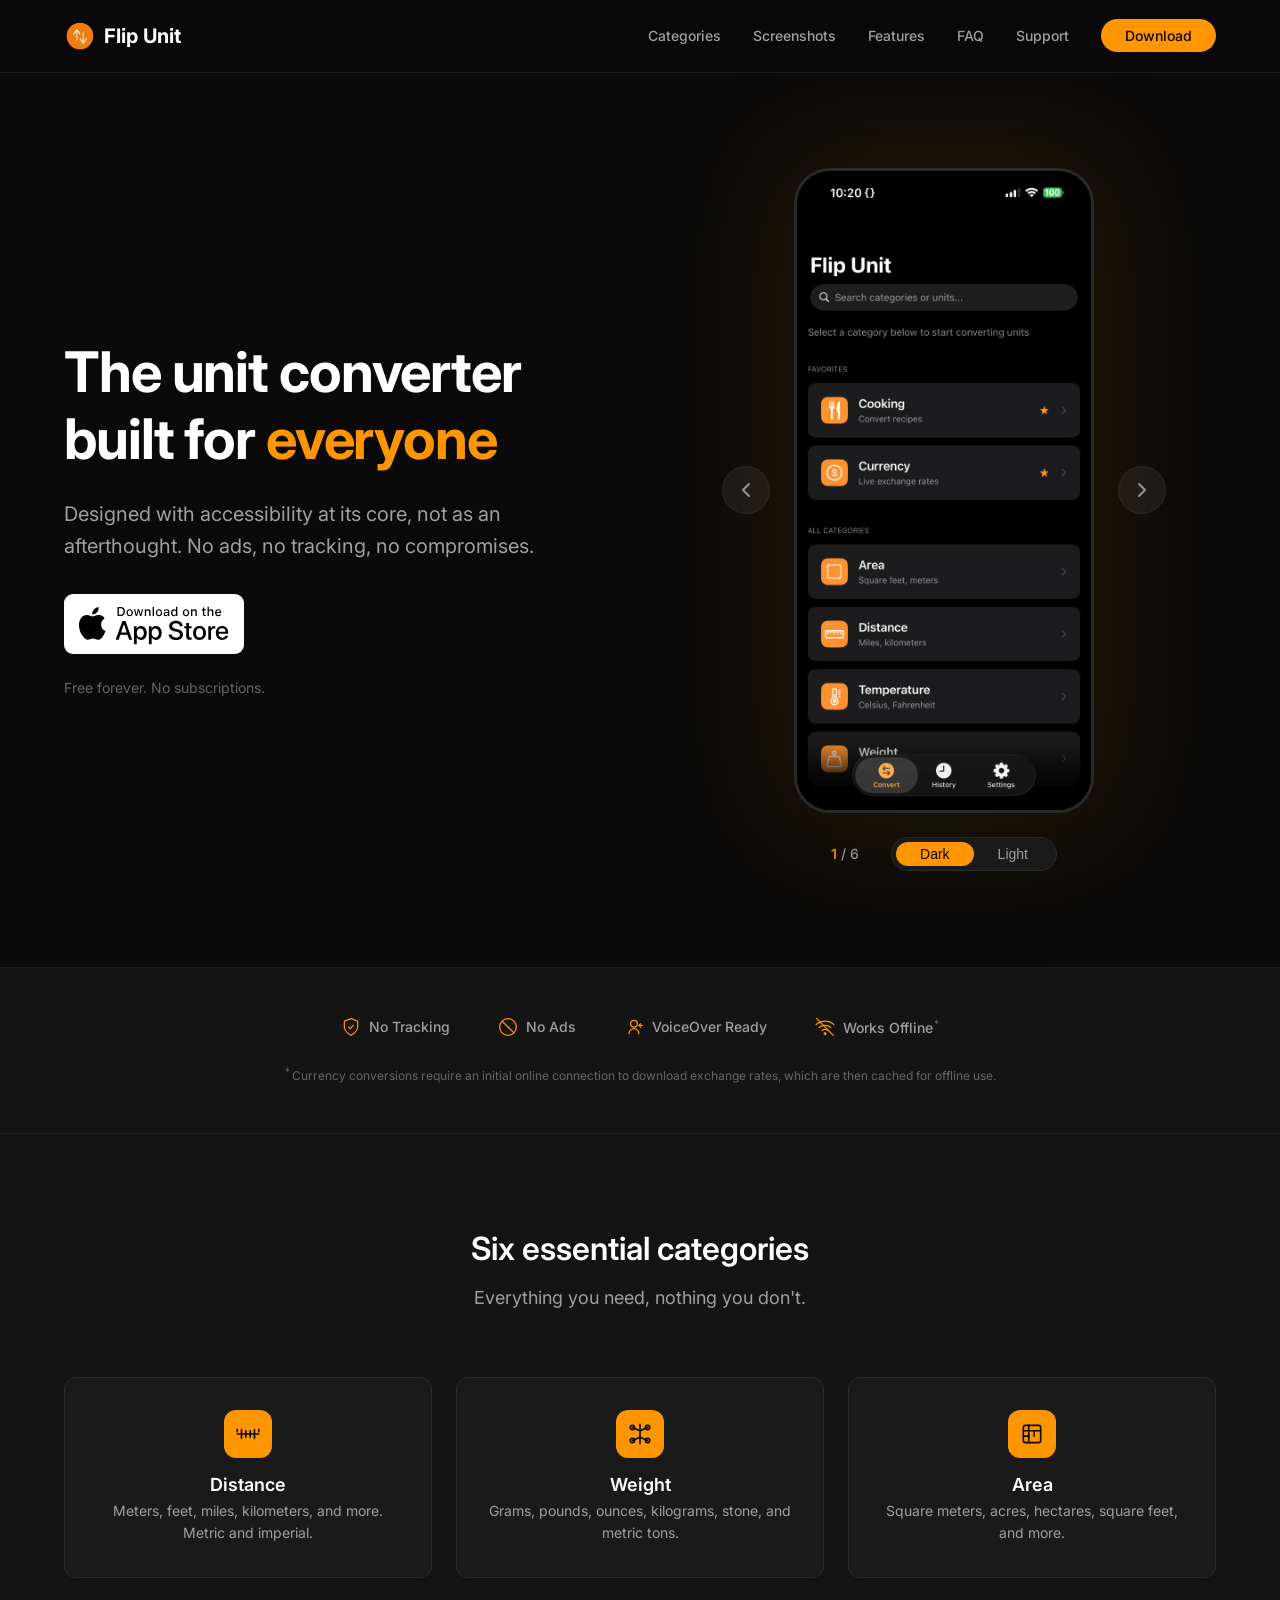
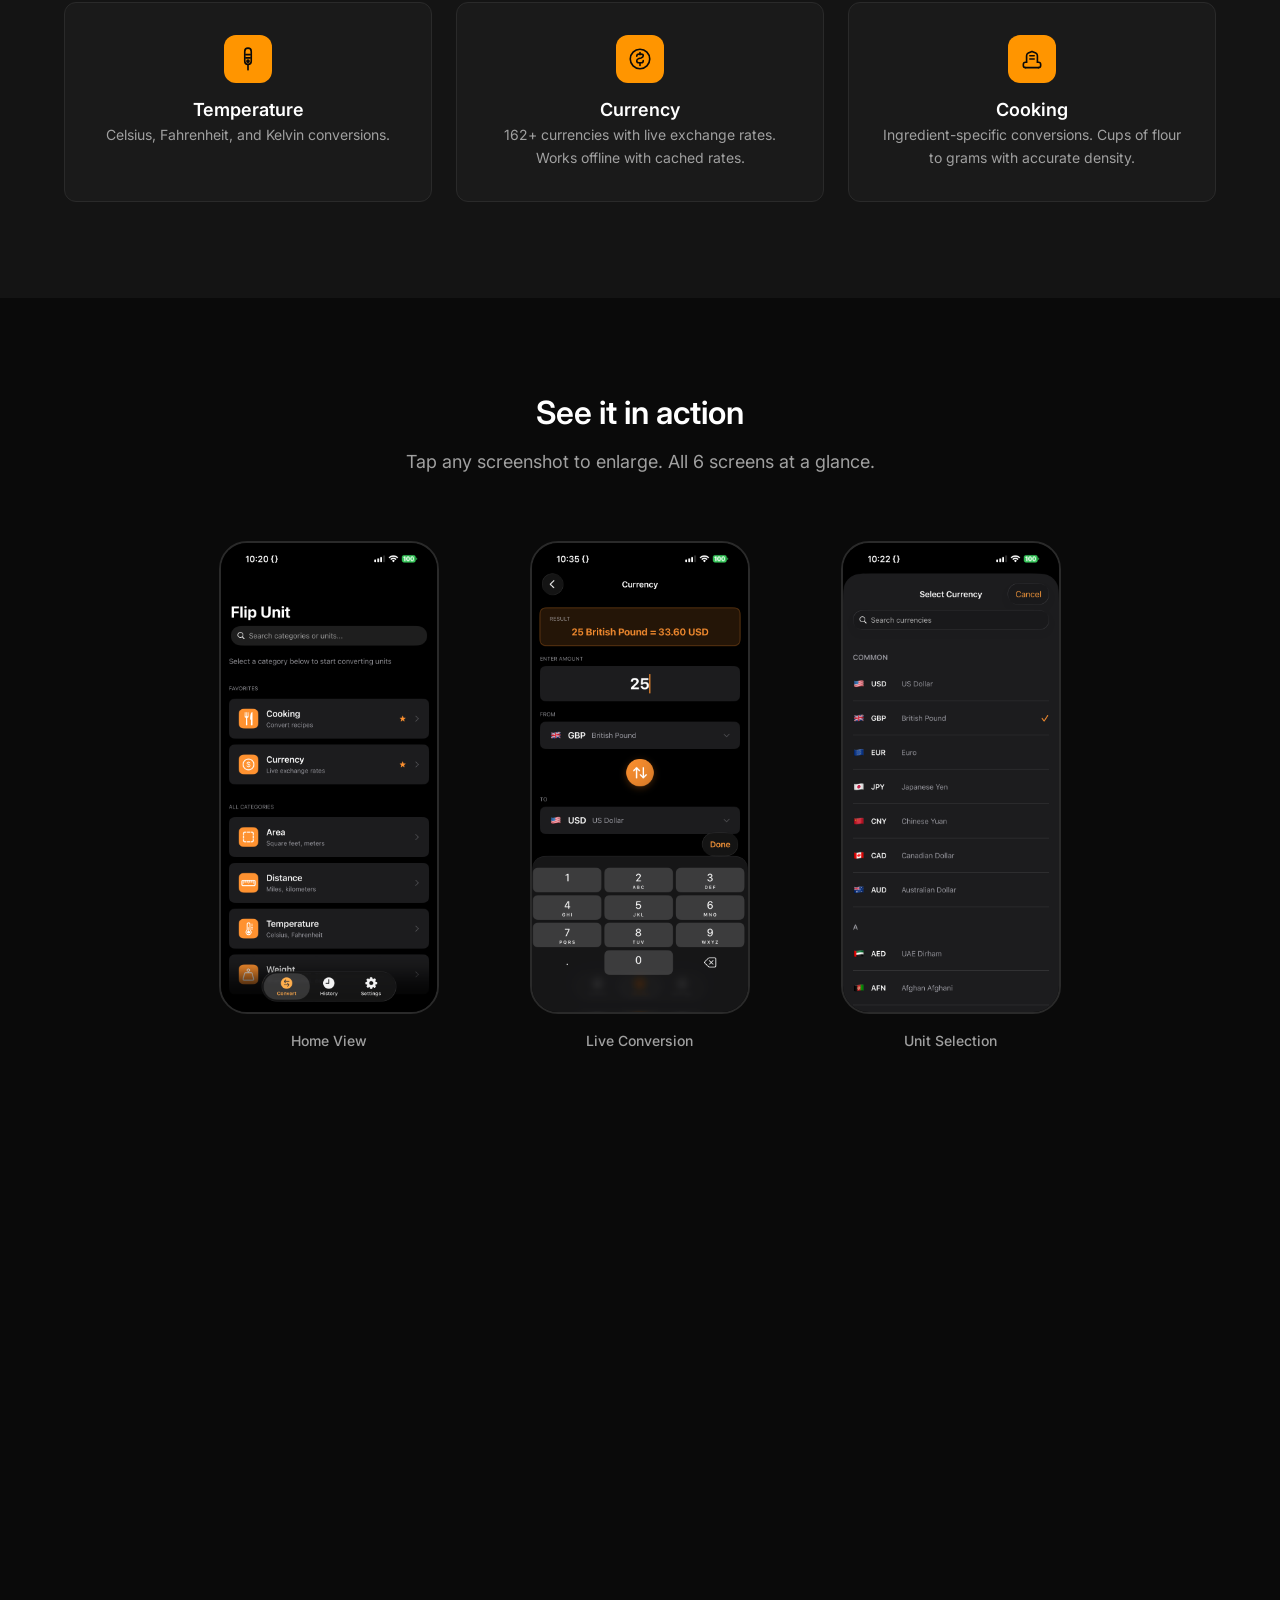
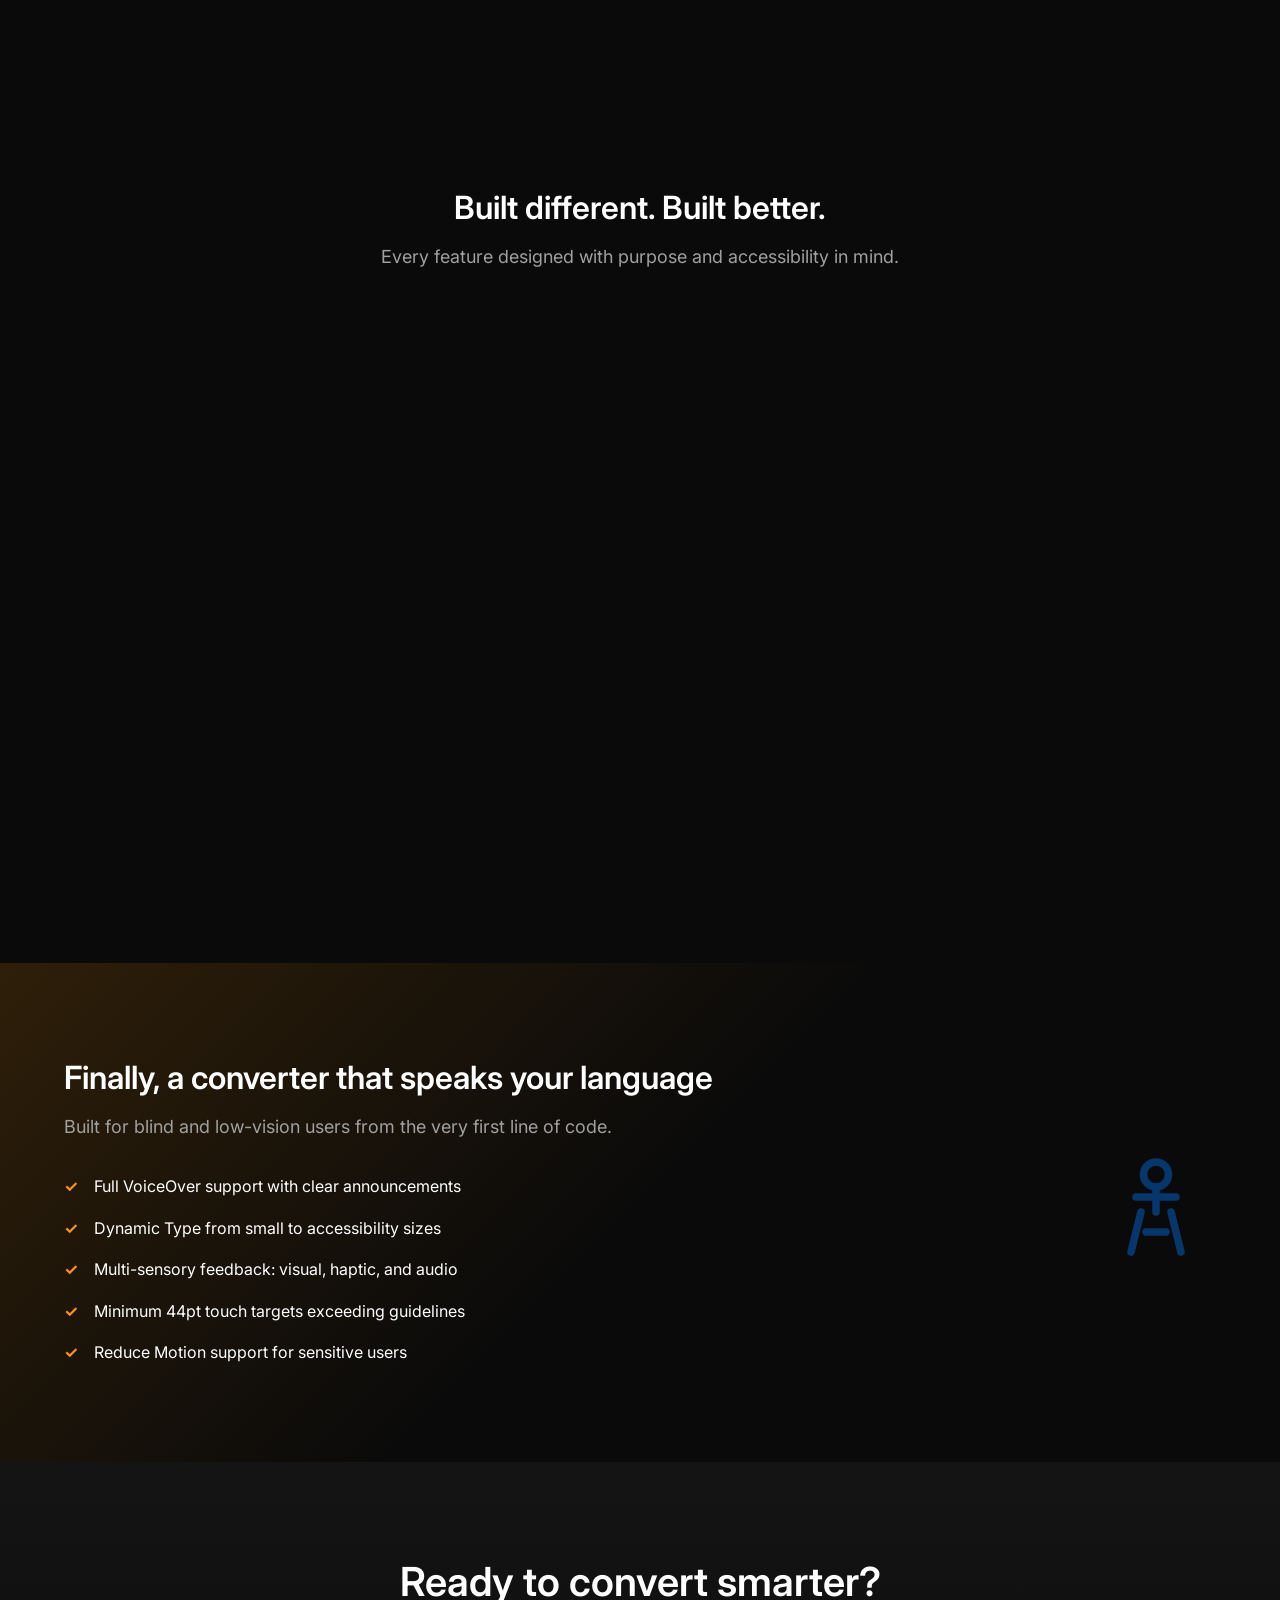
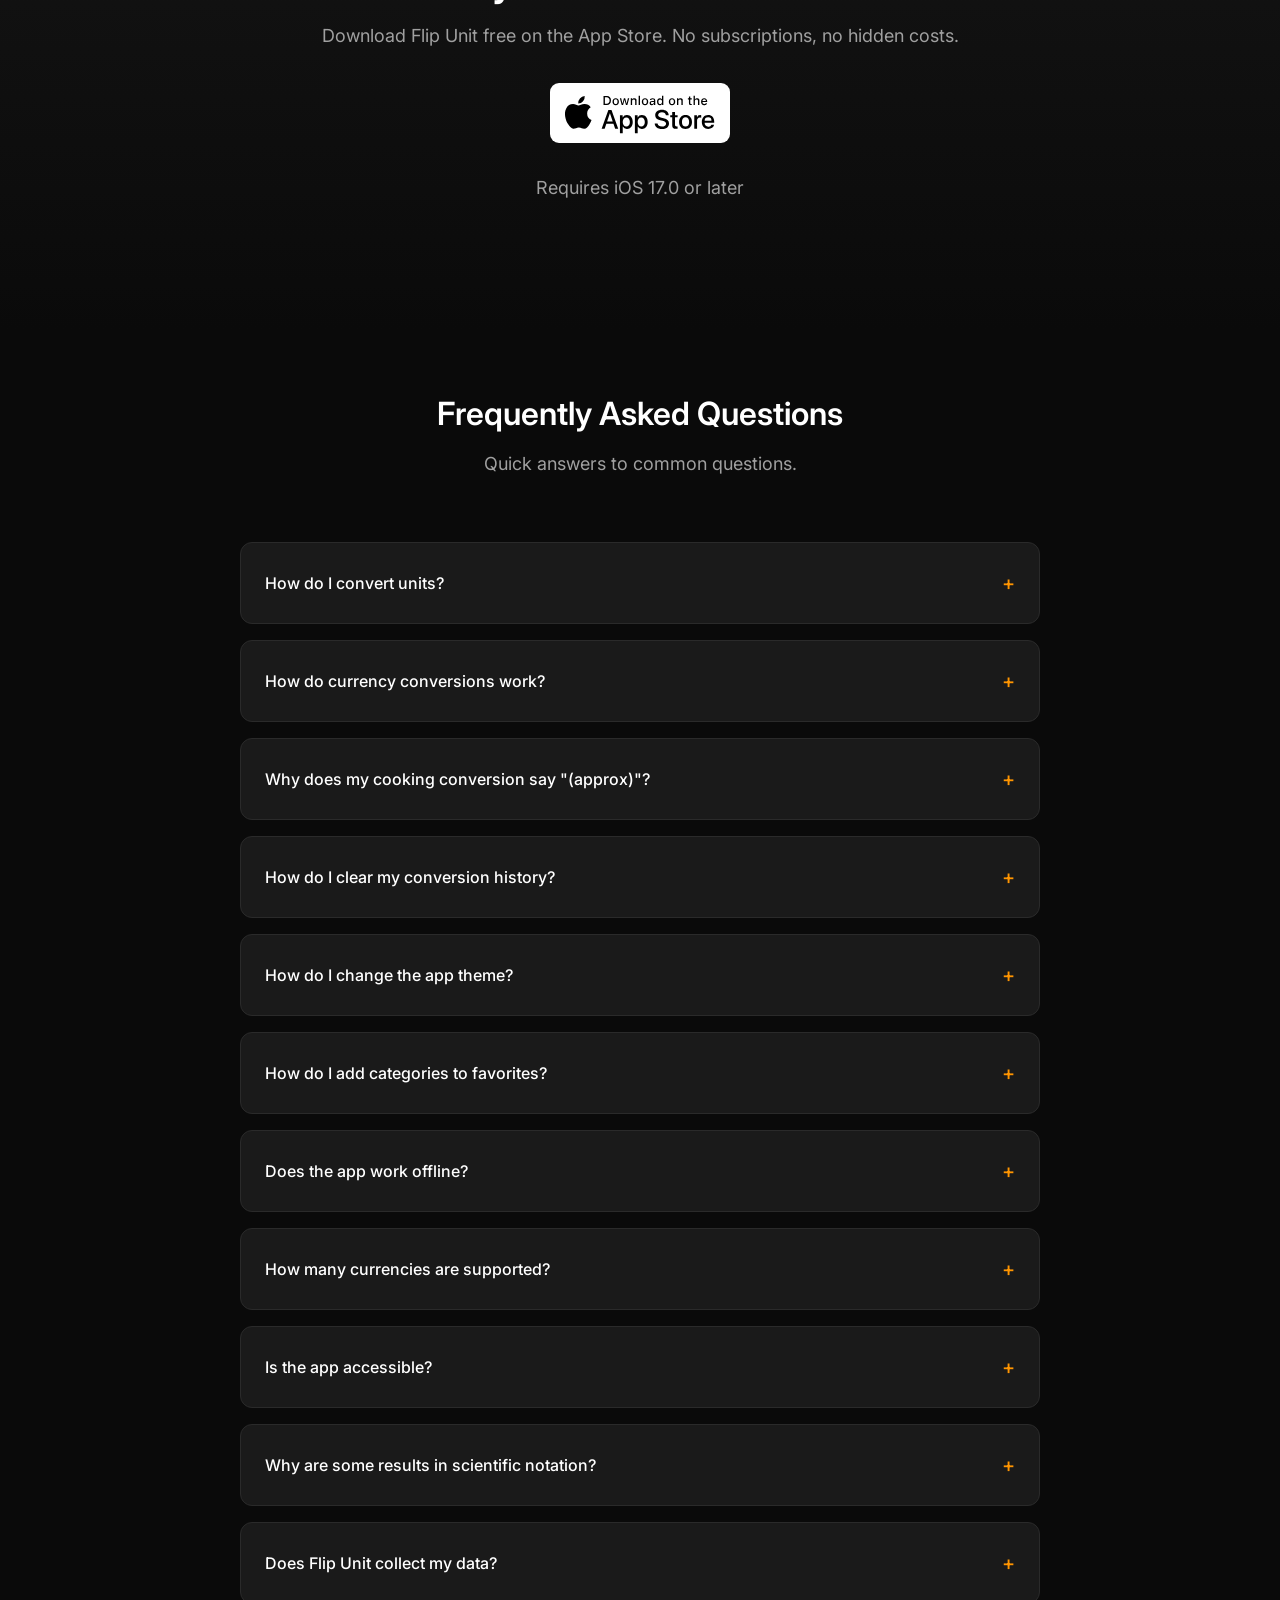
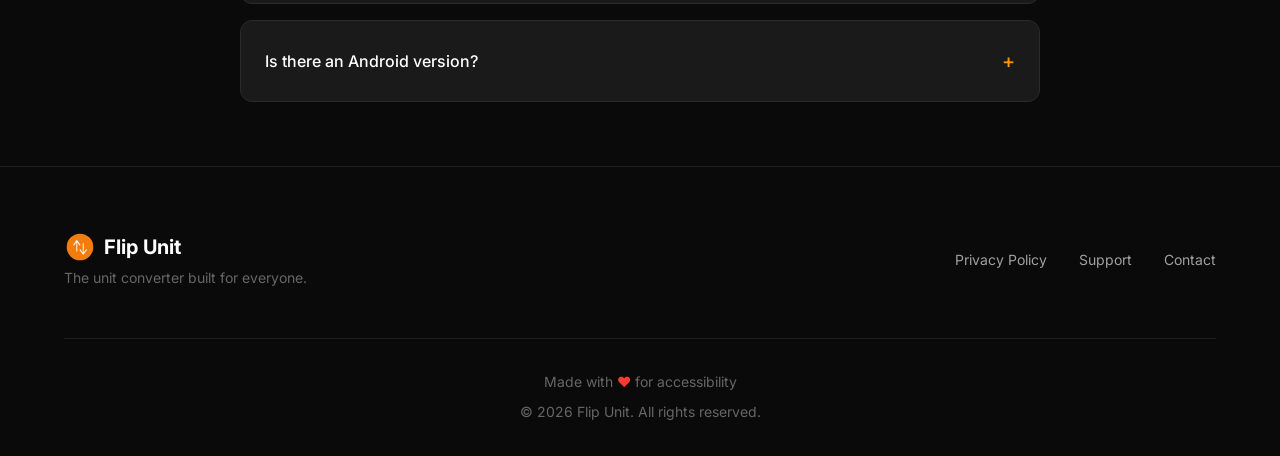
==== commit 349a45ff: "Goatcounter added" ====
--- a/index.html
+++ b/index.html
@@ -564,5 +564,9 @@
     </footer>
 
     <script src="script.js"></script>
+
+    <!-- GoatCounter Analytics (privacy-friendly, no cookies) -->
+    <script data-goatcounter="https://flipunit.goatcounter.com/count"
+            async src="//gc.zgo.at/count.js"></script>
 </body>
 </html>
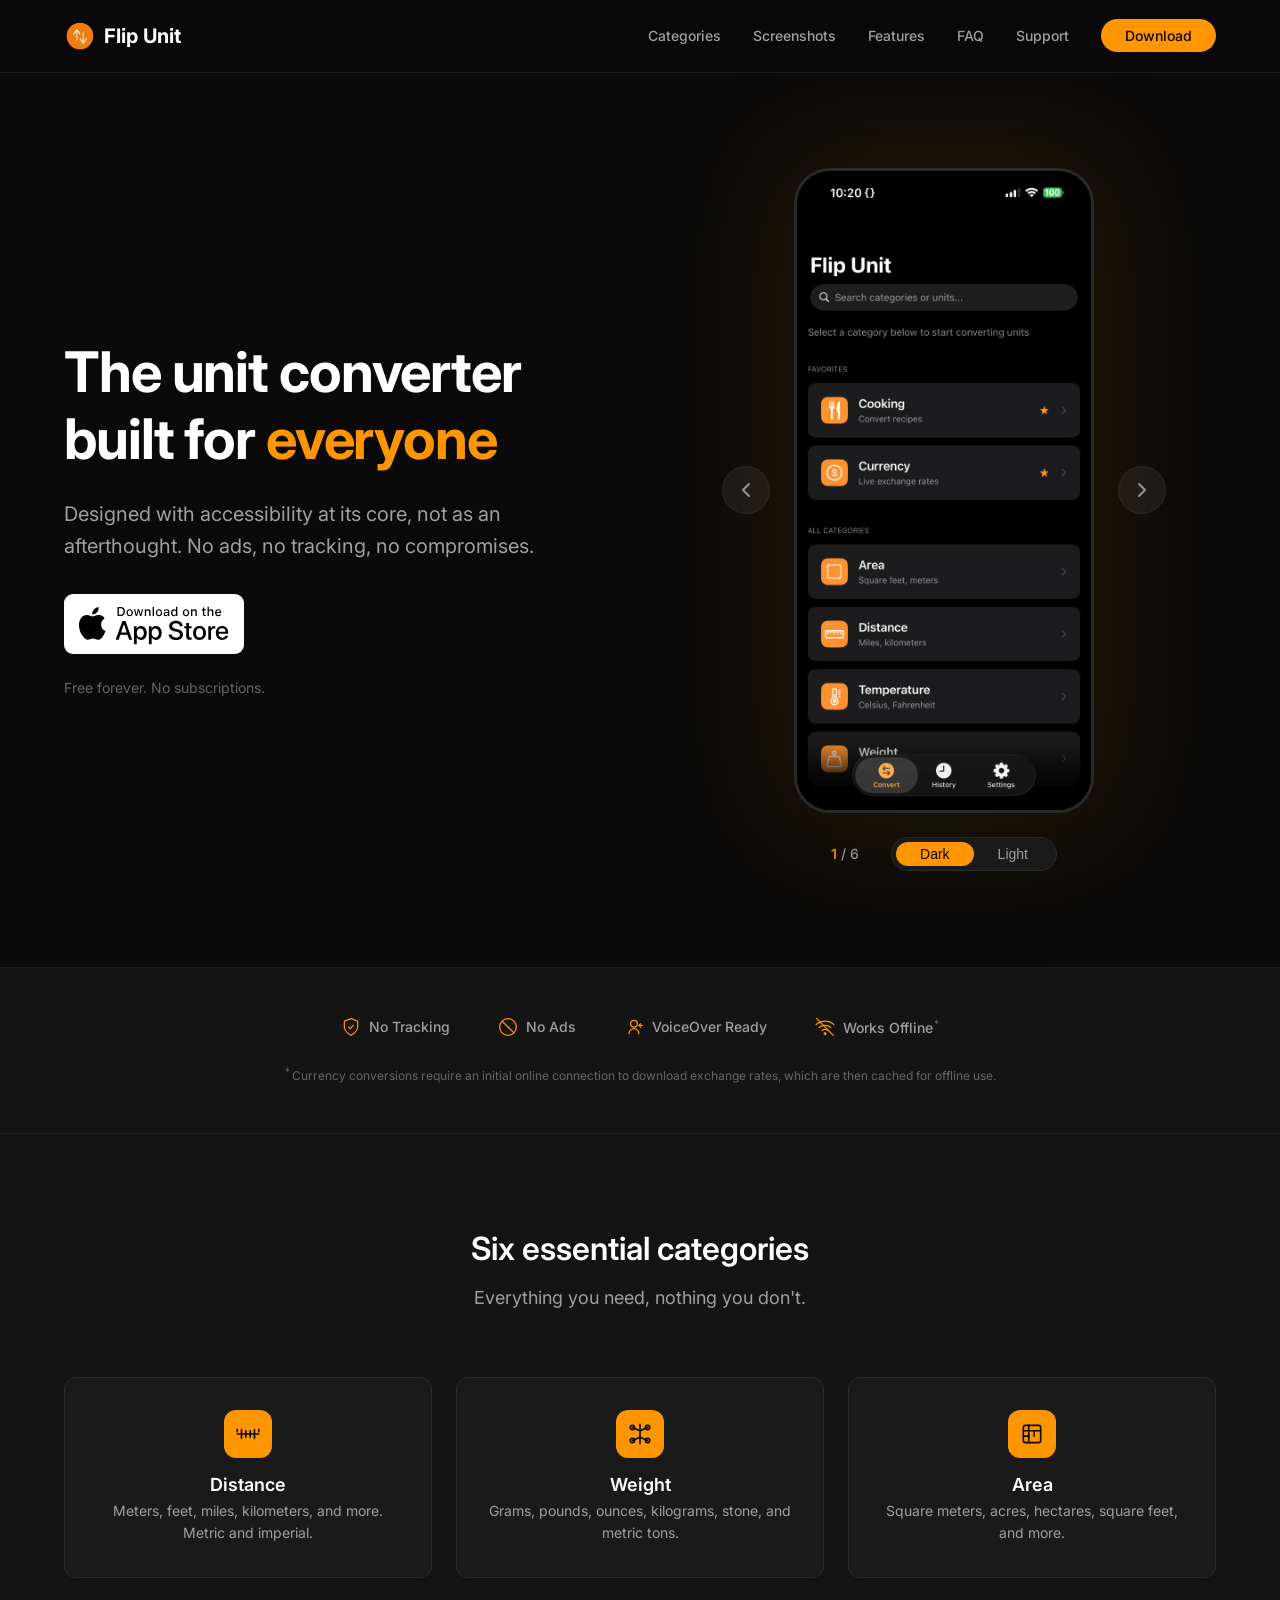
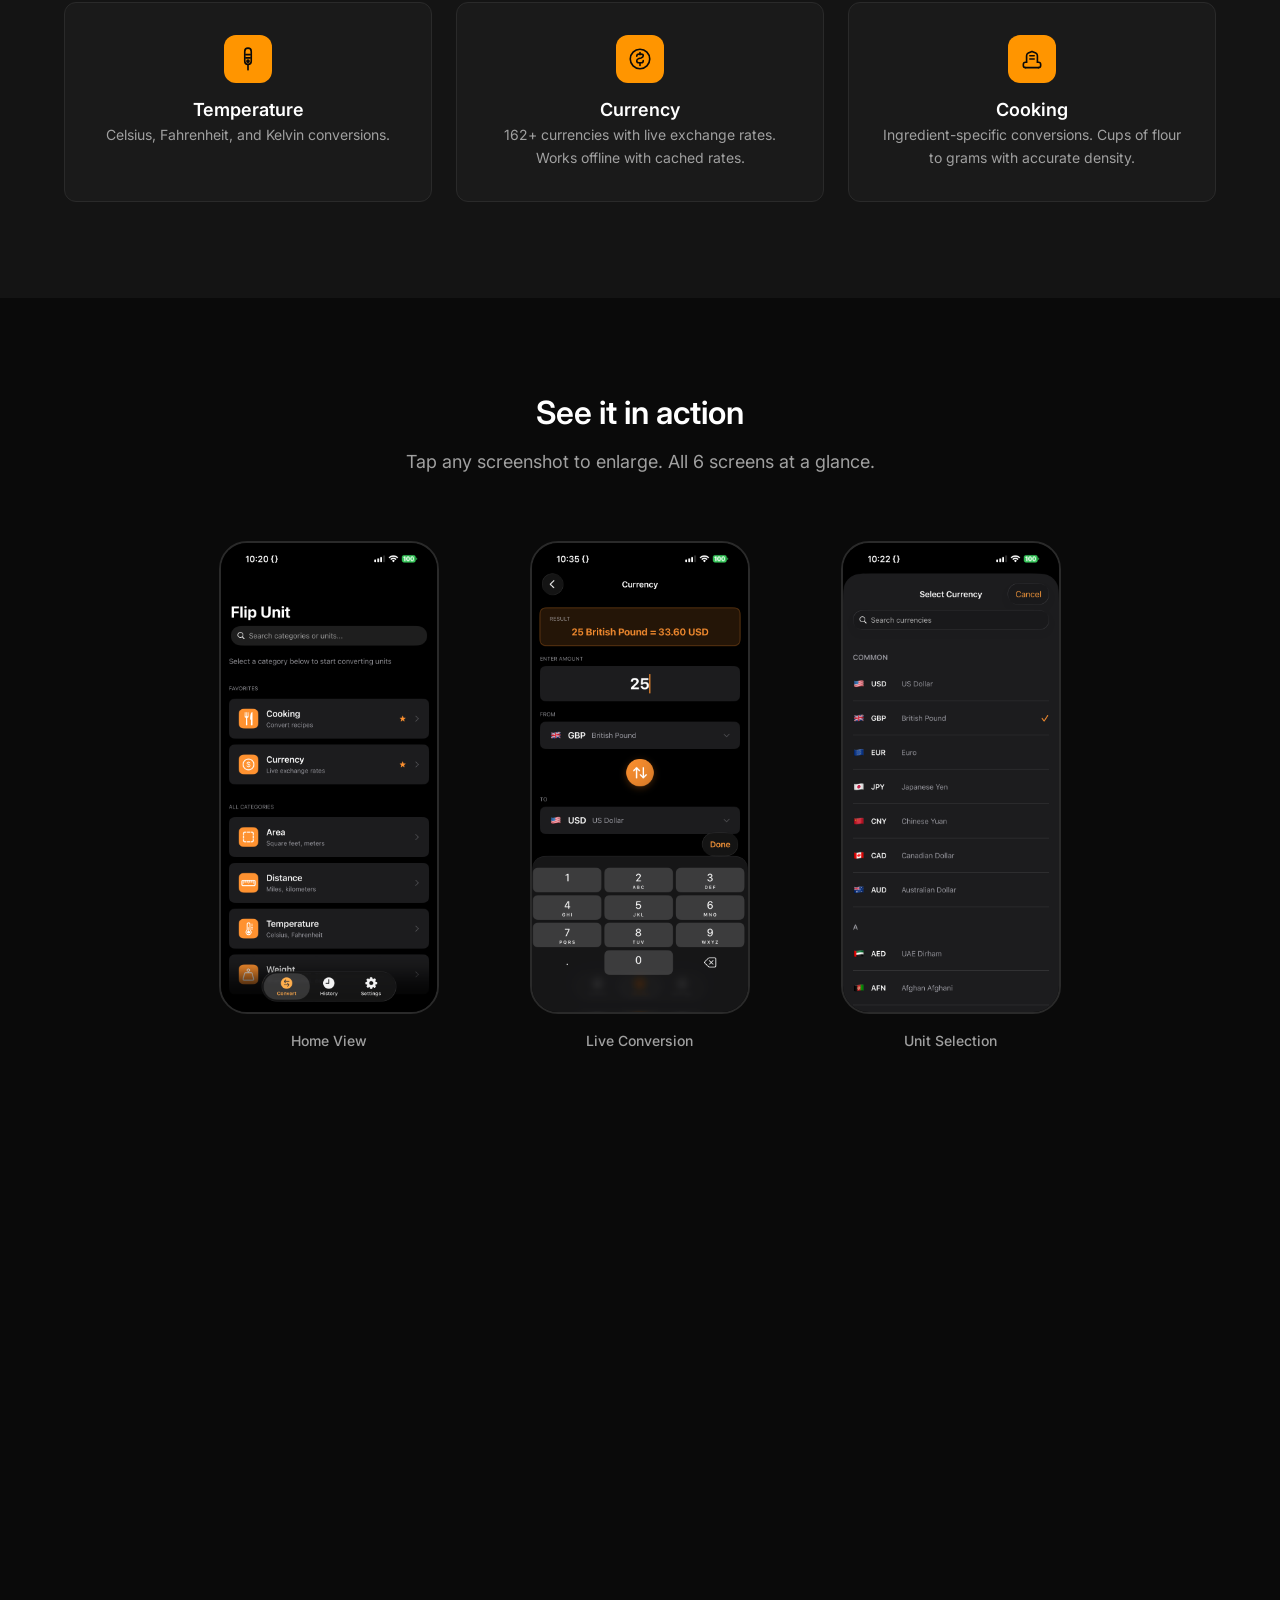
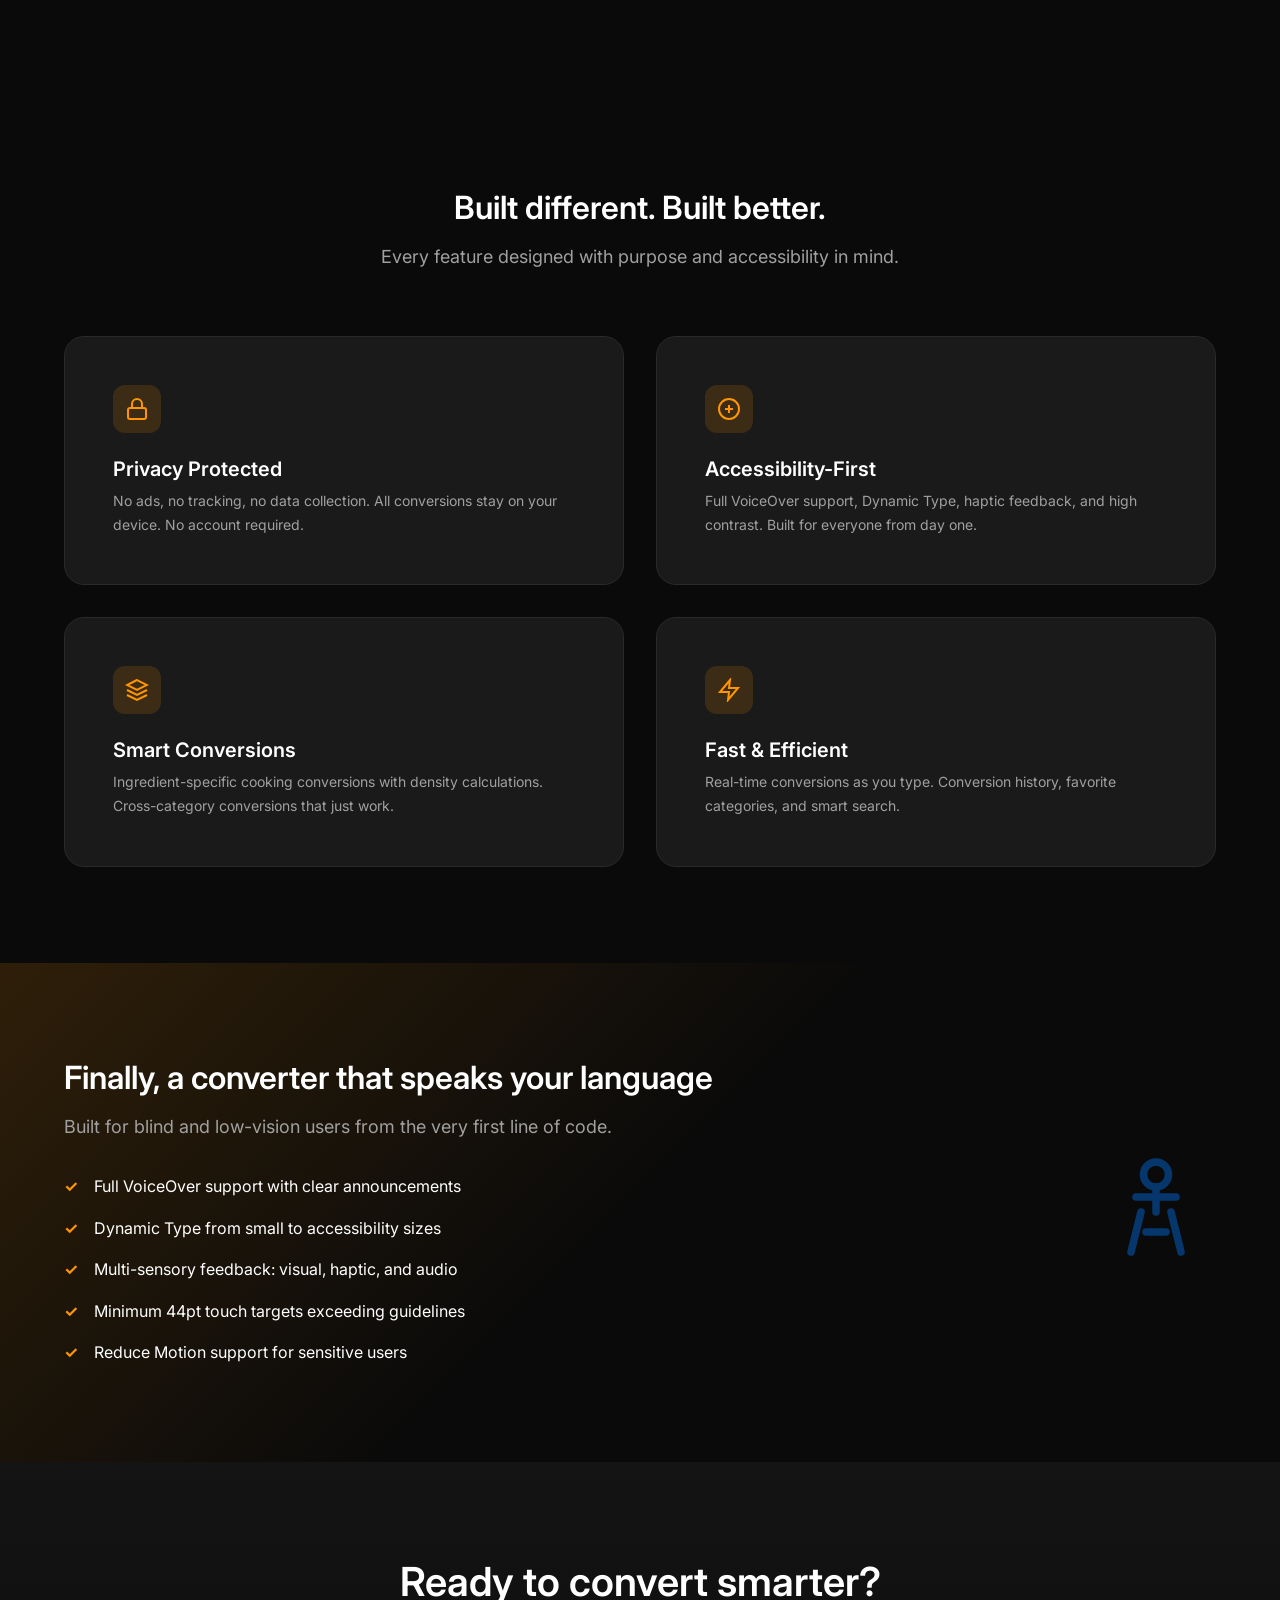
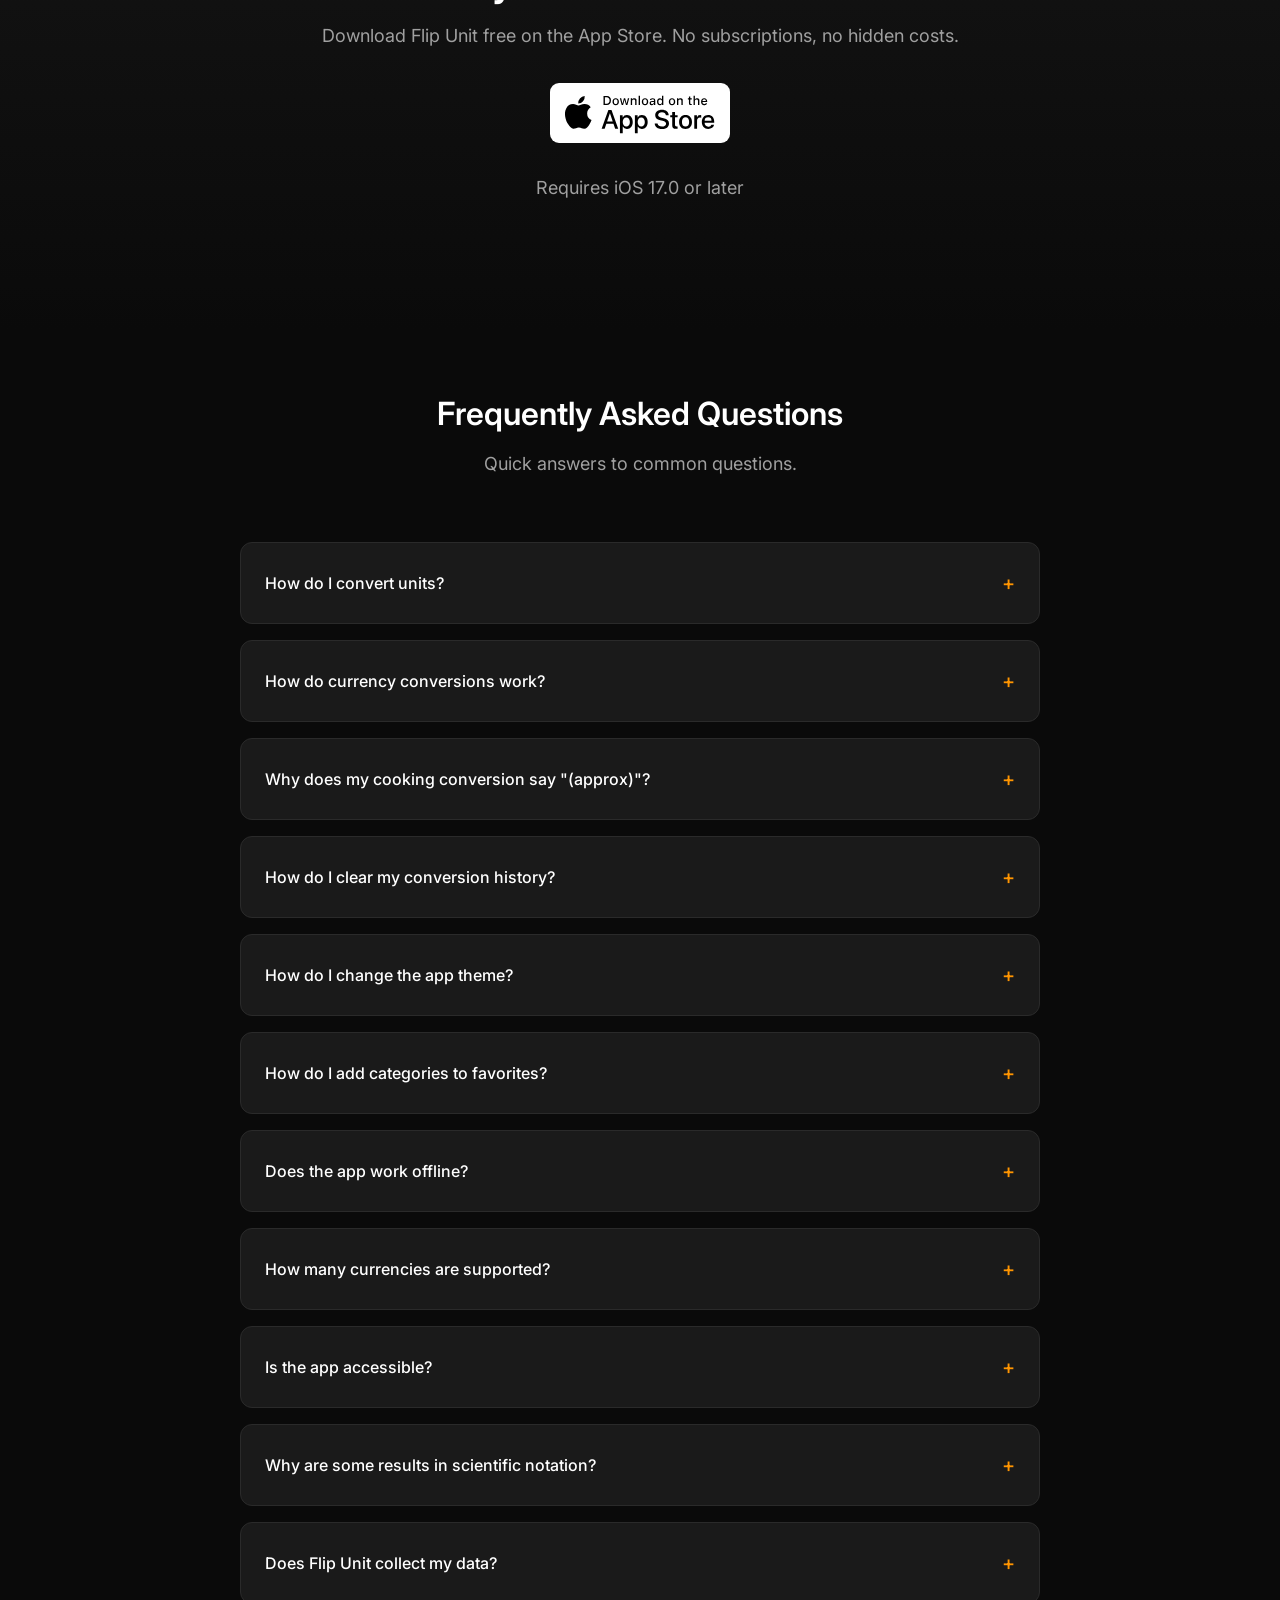
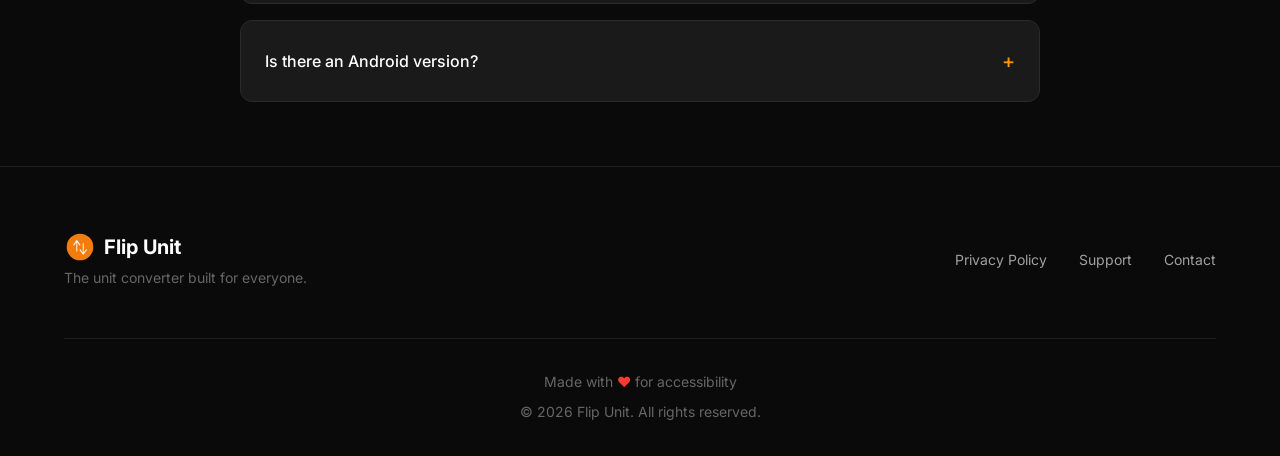
==== commit b5295984: "button code fixed" ====
--- a/index.html
+++ b/index.html
@@ -66,7 +66,7 @@
                         <h1 id="hero-heading">The unit converter built for <span class="highlight">everyone</span></h1>
                         <p class="hero-subtitle">Designed with accessibility at its core, not as an afterthought. No ads, no tracking, no compromises.</p>
                         <div class="hero-cta">
-                            <a href="#download" class="app-store-badge" aria-label="Download Flip Unit on the App Store">
+                            <a href="https://apps.apple.com/app/id6757921823" class="app-store-badge" aria-label="Download Flip Unit on the App Store">
                                 <svg viewBox="0 0 120 40" aria-hidden="true">
                                     <rect width="120" height="40" rx="6" fill="#fff"/>
                                     <path fill="#000" d="M24.769 20.3a4.949 4.949 0 012.356-4.151 5.066 5.066 0 00-3.99-2.158c-1.68-.176-3.308 1.005-4.164 1.005-.872 0-2.19-.988-3.608-.958a5.315 5.315 0 00-4.473 2.728c-1.934 3.348-.491 8.269 1.361 10.976.927 1.325 2.01 2.805 3.428 2.753 1.387-.058 1.905-.885 3.58-.885 1.658 0 2.144.885 3.591.852 1.489-.025 2.426-1.332 3.32-2.67a10.962 10.962 0 001.52-3.092 4.782 4.782 0 01-2.92-4.4zM22.037 12.21a4.872 4.872 0 001.115-3.49 4.957 4.957 0 00-3.208 1.66 4.636 4.636 0 00-1.144 3.36 4.1 4.1 0 003.237-1.53z"/>
@@ -452,7 +452,7 @@
                 <div class="cta-content">
                     <h2 id="download-heading">Ready to convert smarter?</h2>
                     <p>Download Flip Unit free on the App Store. No subscriptions, no hidden costs.</p>
-                    <a href="#" class="app-store-badge" aria-label="Download Flip Unit on the App Store">
+                    <a href="https://apps.apple.com/app/id6757921823" class="app-store-badge" aria-label="Download Flip Unit on the App Store">
                         <svg viewBox="0 0 120 40" aria-hidden="true">
                             <rect width="120" height="40" rx="6" fill="#fff"/>
                             <path fill="#000" d="M24.769 20.3a4.949 4.949 0 012.356-4.151 5.066 5.066 0 00-3.99-2.158c-1.68-.176-3.308 1.005-4.164 1.005-.872 0-2.19-.988-3.608-.958a5.315 5.315 0 00-4.473 2.728c-1.934 3.348-.491 8.269 1.361 10.976.927 1.325 2.01 2.805 3.428 2.753 1.387-.058 1.905-.885 3.58-.885 1.658 0 2.144.885 3.591.852 1.489-.025 2.426-1.332 3.32-2.67a10.962 10.962 0 001.52-3.092 4.782 4.782 0 01-2.92-4.4zM22.037 12.21a4.872 4.872 0 001.115-3.49 4.957 4.957 0 00-3.208 1.66 4.636 4.636 0 00-1.144 3.36 4.1 4.1 0 003.237-1.53z"/>
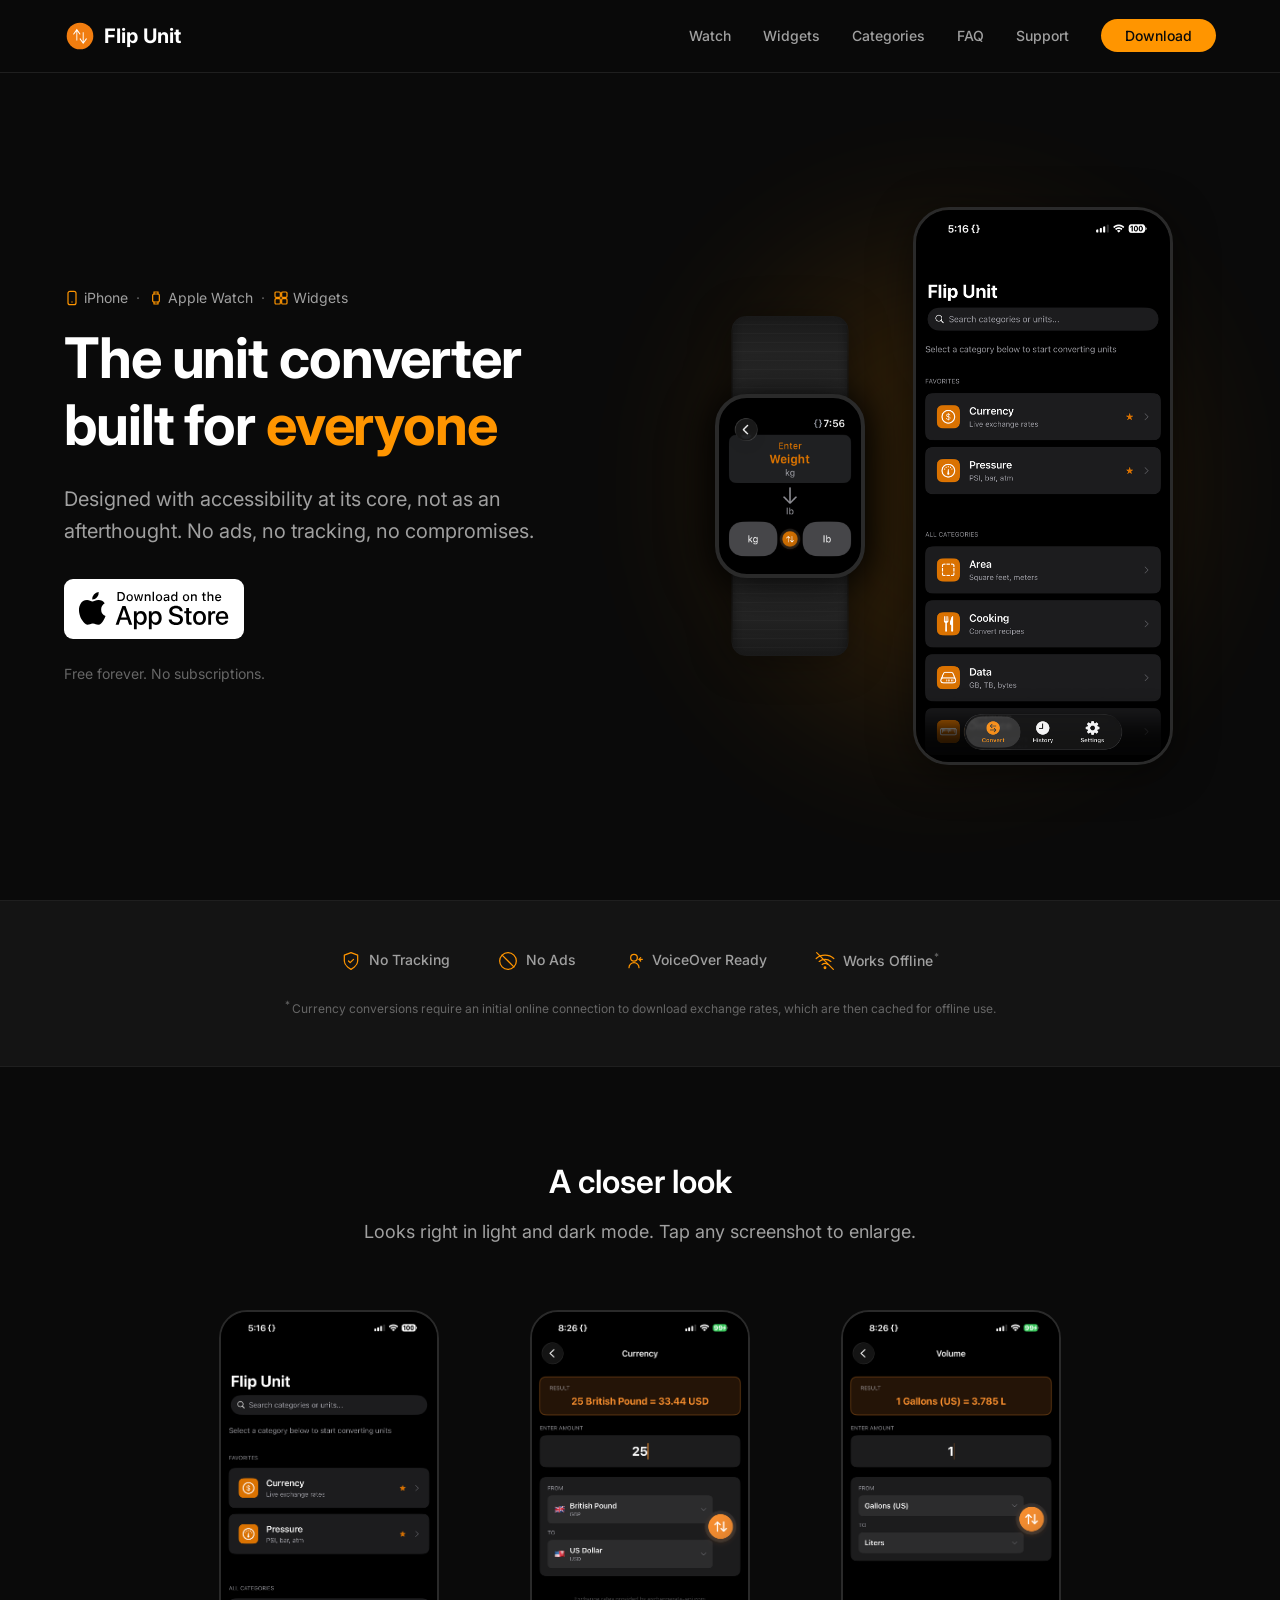
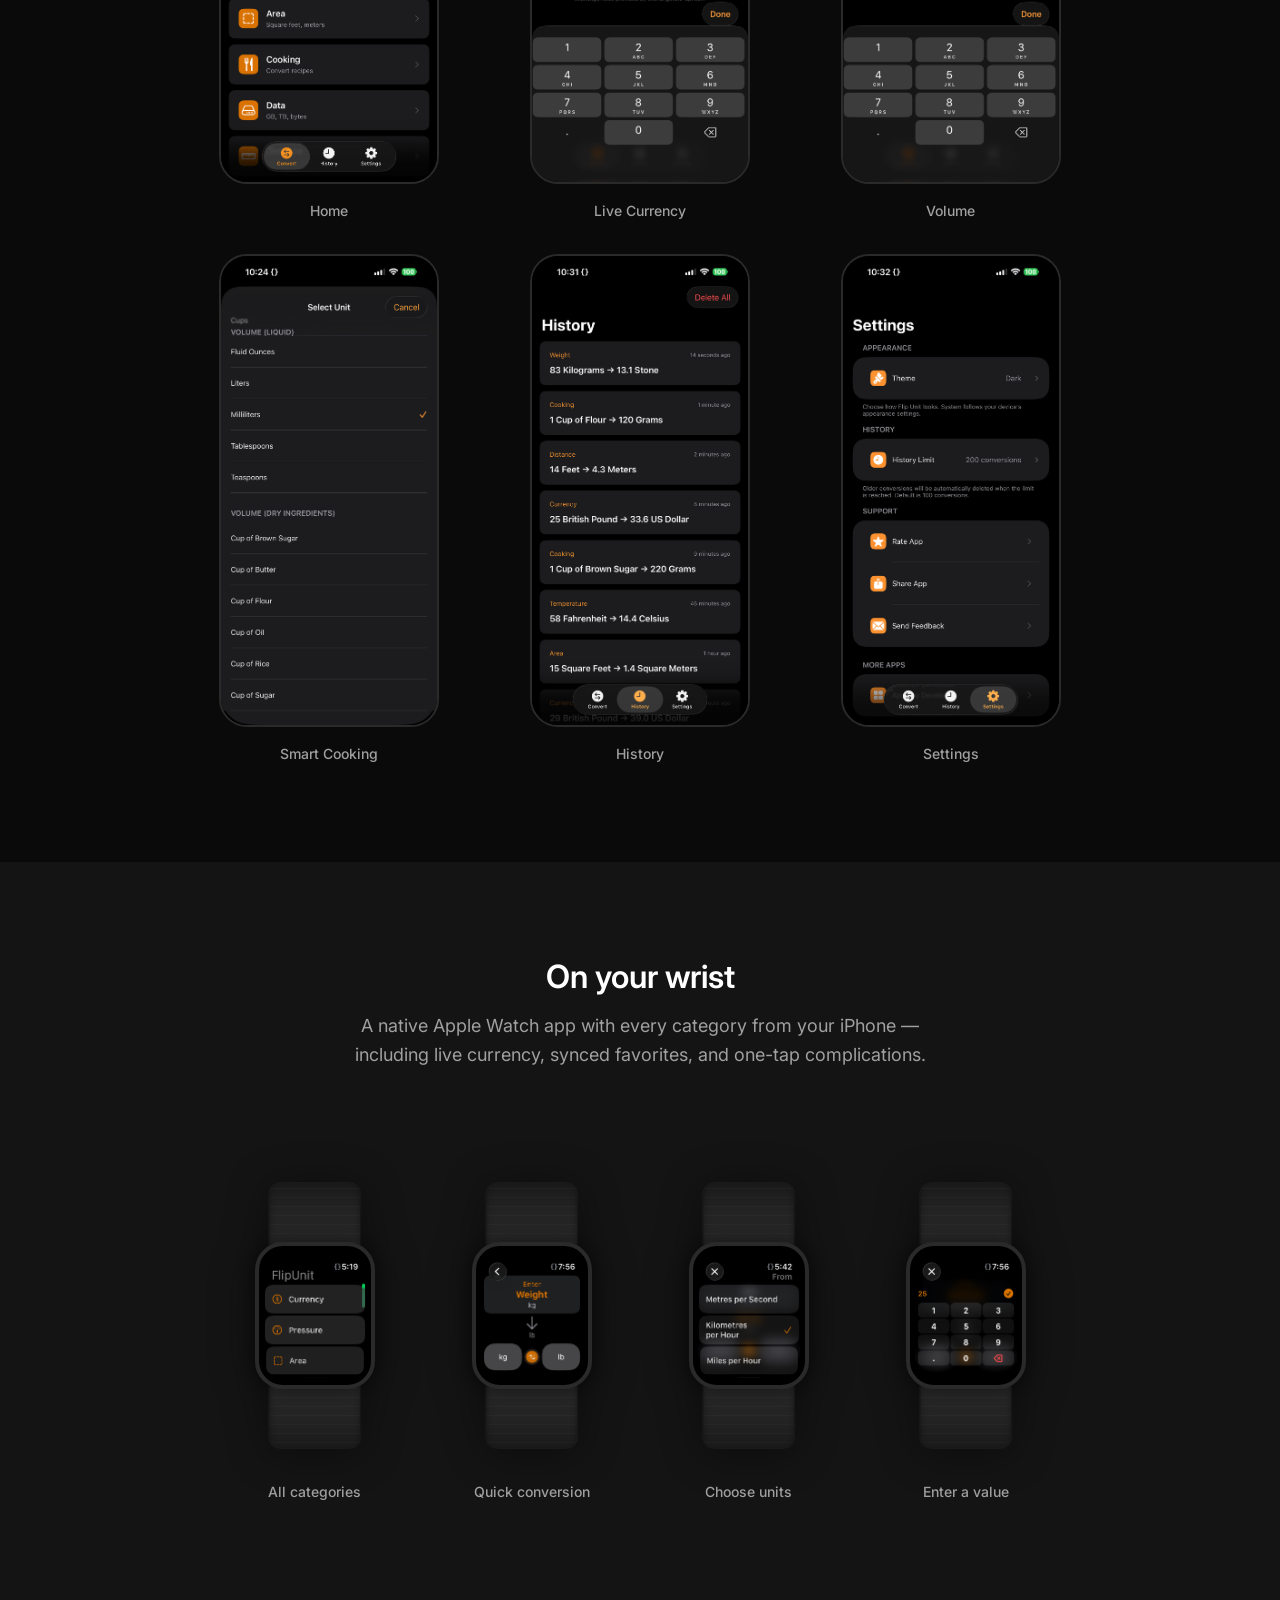
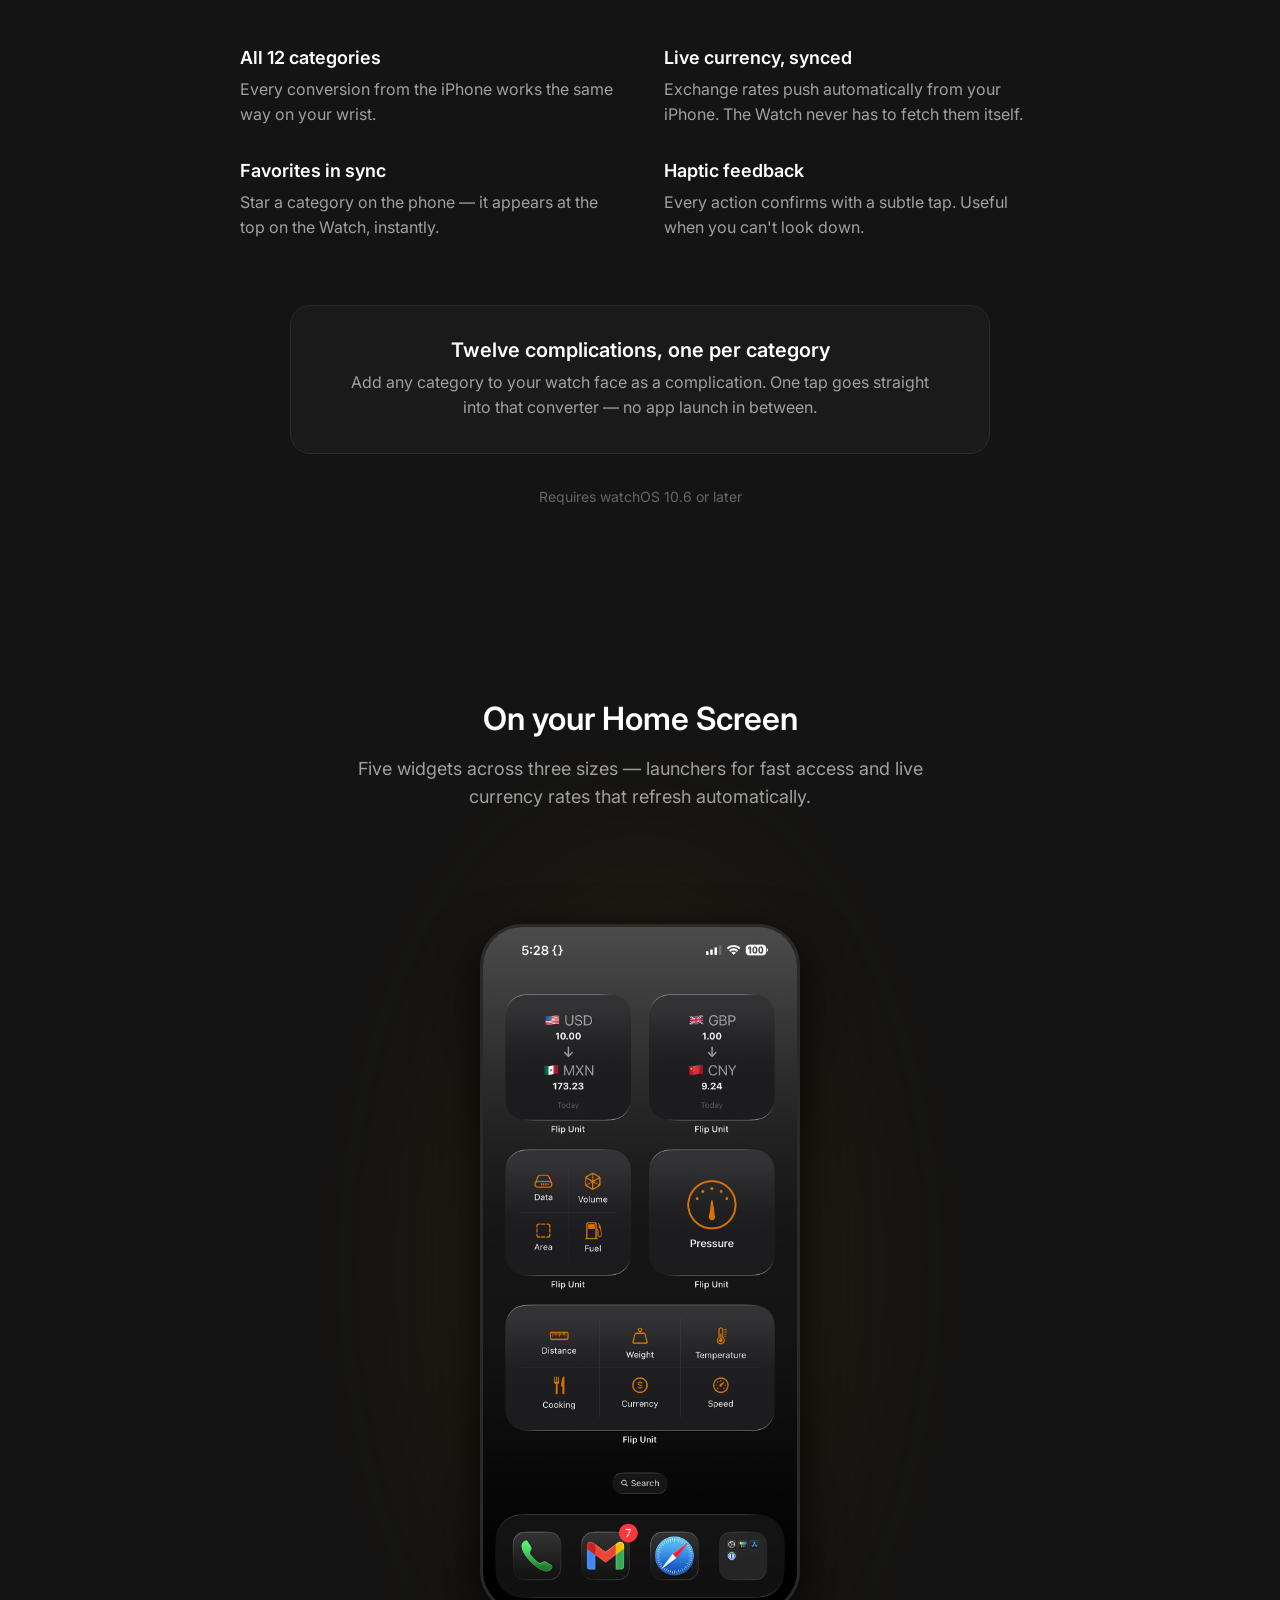
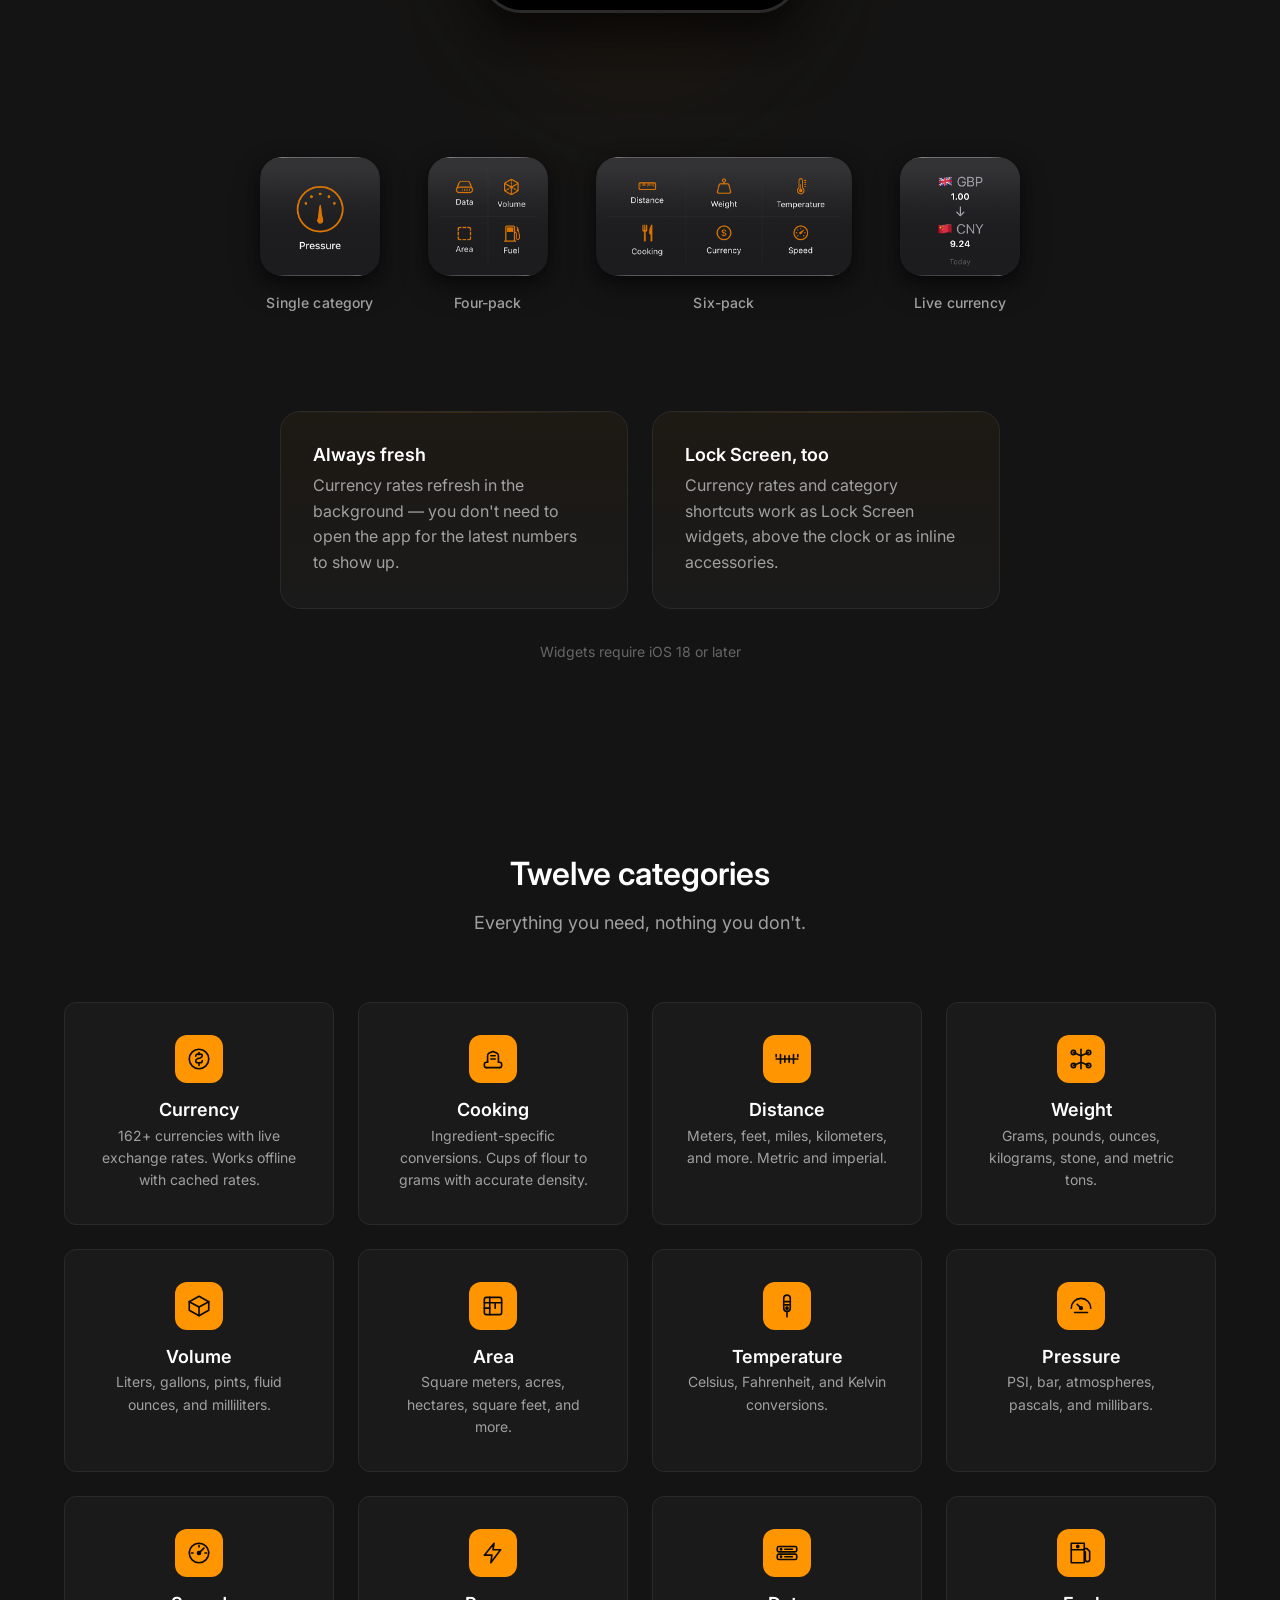
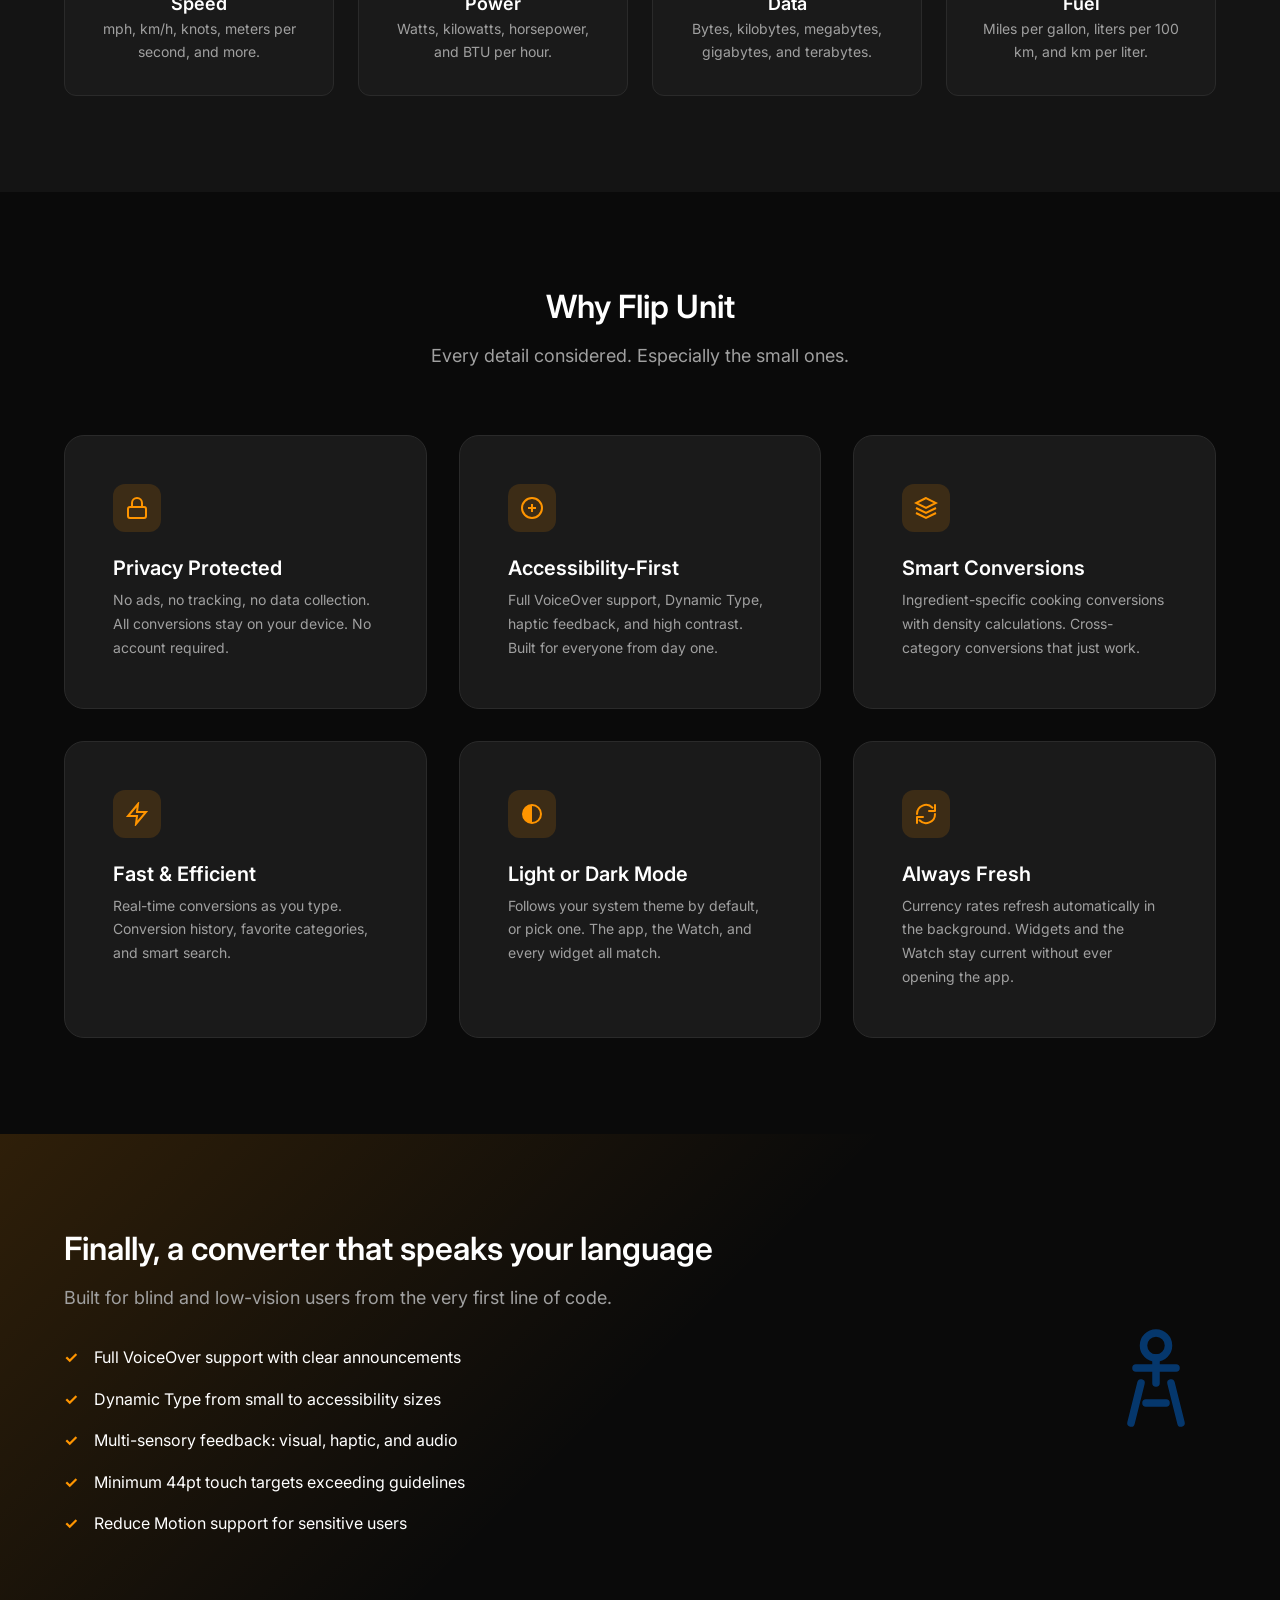
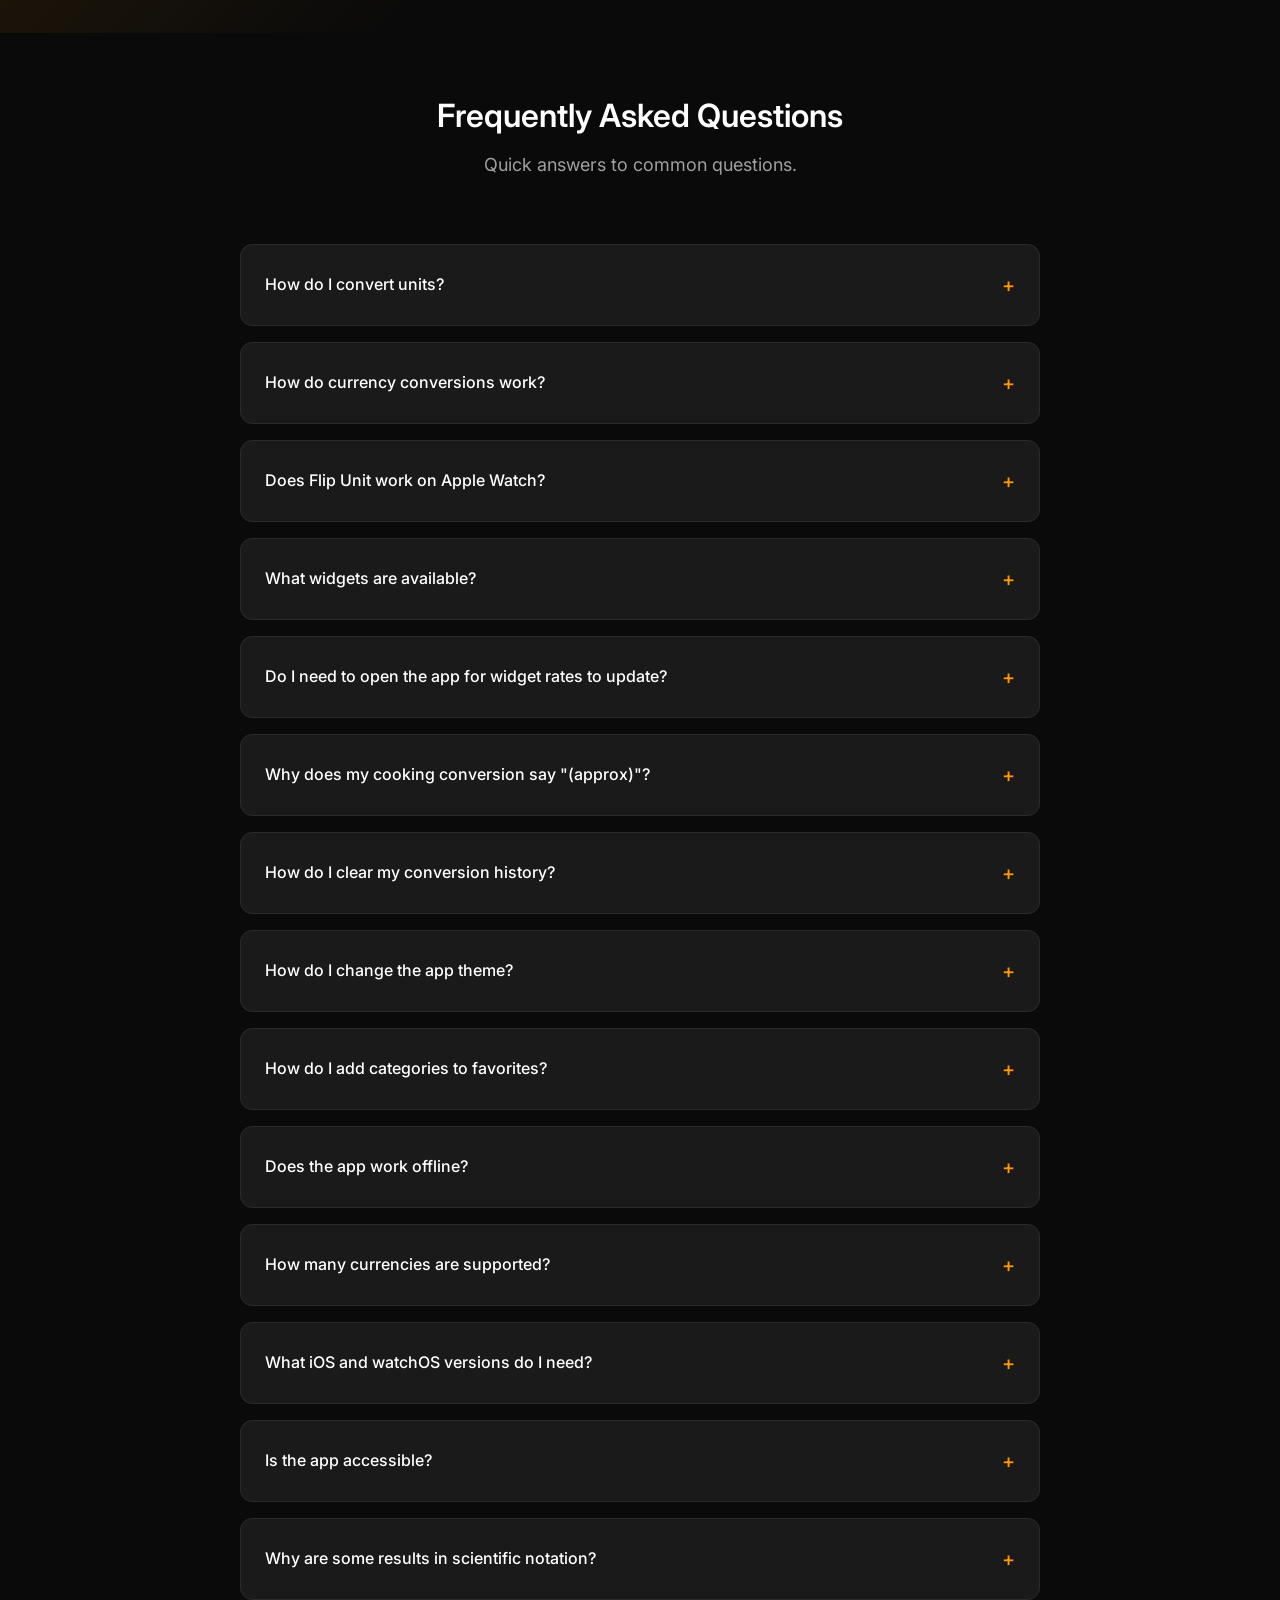
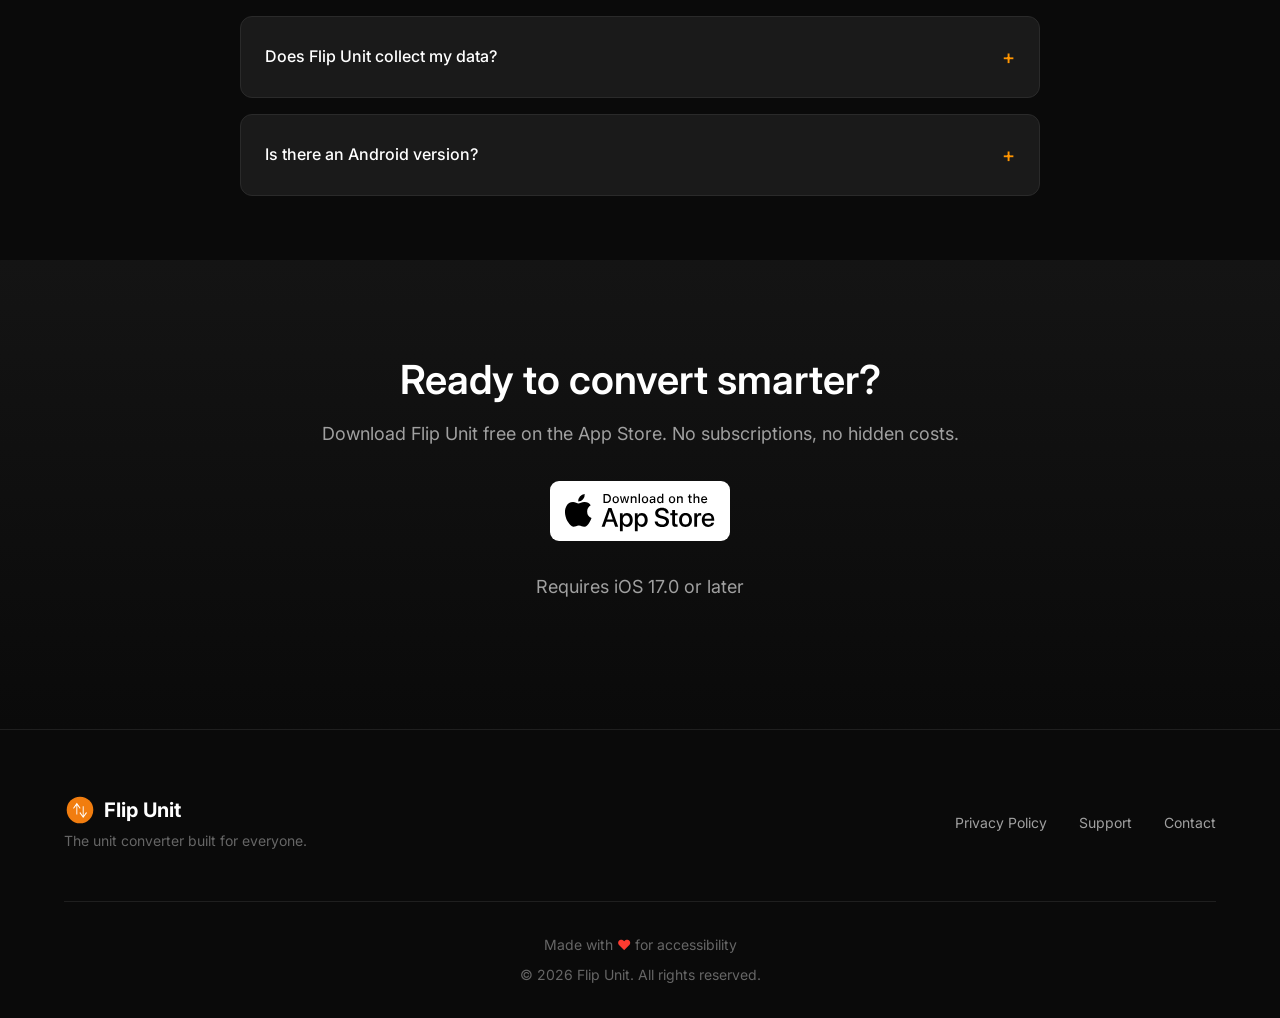
==== commit f0c7cc91: "Add Apple Watch and widgets sections, expand to 12 categories Restructure the landing page around th" ====
--- a/index.html
+++ b/index.html
@@ -3,17 +3,17 @@
 <head>
     <meta charset="UTF-8">
     <meta name="viewport" content="width=device-width, initial-scale=1.0">
-    <meta name="description" content="Flip Unit - The unit converter for everyone on iOS. No ads, no tracking, just simple, fast conversions with full accessibility support.">
-    <meta name="keywords" content="unit converter, accessible unit converter, iOS unit converter, VoiceOver unit converter, metric to imperial, cooking conversions, currency converter">
+    <meta name="description" content="Flip Unit is the accessible unit converter for iPhone, Apple Watch, and Home Screen widgets. Twelve categories, live currency rates, no ads, no tracking.">
+    <meta name="keywords" content="unit converter, iPhone unit converter, Apple Watch unit converter, unit converter widget, lock screen widget, accessible unit converter, VoiceOver unit converter, metric to imperial, cooking conversions, currency converter, live exchange rates">
     <meta name="theme-color" content="#0a0a0a">
 
     <!-- Open Graph -->
-    <meta property="og:title" content="Flip Unit - The Unit Converter for Everyone">
-    <meta property="og:description" content="The unit converter built for everyone. No ads, no tracking, full accessibility support.">
+    <meta property="og:title" content="Flip Unit — The Unit Converter for Everyone">
+    <meta property="og:description" content="Twelve conversion categories on iPhone, Apple Watch, and your Home Screen. No ads, no tracking, full accessibility.">
     <meta property="og:type" content="website">
-    <meta property="og:image" content="assets/screenshots/dark/01-home.png">
-
-    <title>Flip Unit - The Unit Converter for Everyone | iOS App</title>
+    <meta property="og:image" content="assets/screenshots/iphone/home.png">
+
+    <title>Flip Unit — Unit Converter for iPhone, Apple Watch &amp; Widgets</title>
 
     <!-- Preload critical assets -->
     <link rel="preconnect" href="https://fonts.googleapis.com">
@@ -40,9 +40,9 @@
                 </div>
                 <nav class="nav" role="navigation" aria-label="Main navigation">
                     <ul class="nav-list">
+                        <li><a href="#watch">Watch</a></li>
+                        <li><a href="#widgets">Widgets</a></li>
                         <li><a href="#categories">Categories</a></li>
-                        <li><a href="#screenshots">Screenshots</a></li>
-                        <li><a href="#features">Features</a></li>
                         <li><a href="#faq">FAQ</a></li>
                         <li><a href="support.html">Support</a></li>
                         <li><a href="#download" class="nav-cta">Download</a></li>
@@ -63,6 +63,13 @@
             <div class="container">
                 <div class="hero-content">
                     <div class="hero-text">
+                        <p class="hero-platforms" aria-label="Available on iPhone, Apple Watch, and as widgets">
+                            <span><svg class="platform-icon" viewBox="0 0 24 24" fill="none" stroke="currentColor" stroke-width="1.8" aria-hidden="true"><rect x="6" y="2" width="12" height="20" rx="3"/><line x1="11" y1="18" x2="13" y2="18"/></svg>iPhone</span>
+                            <span class="dot" aria-hidden="true">·</span>
+                            <span><svg class="platform-icon" viewBox="0 0 24 24" fill="none" stroke="currentColor" stroke-width="1.8" aria-hidden="true"><rect x="7" y="6" width="10" height="12" rx="2"/><path d="M9 6V3h6v3" stroke-linecap="round"/><path d="M9 18v3h6v-3" stroke-linecap="round"/></svg>Apple Watch</span>
+                            <span class="dot" aria-hidden="true">·</span>
+                            <span><svg class="platform-icon" viewBox="0 0 24 24" fill="none" stroke="currentColor" stroke-width="1.8" aria-hidden="true"><rect x="3" y="3" width="8" height="8" rx="1.5"/><rect x="13" y="3" width="8" height="8" rx="1.5"/><rect x="3" y="13" width="8" height="8" rx="1.5"/><rect x="13" y="13" width="8" height="8" rx="1.5"/></svg>Widgets</span>
+                        </p>
                         <h1 id="hero-heading">The unit converter built for <span class="highlight">everyone</span></h1>
                         <p class="hero-subtitle">Designed with accessibility at its core, not as an afterthought. No ads, no tracking, no compromises.</p>
                         <div class="hero-cta">
@@ -78,49 +85,16 @@
                         </div>
                     </div>
                     <div class="hero-image">
-                        <div class="hero-phone-wrapper">
-                            <button class="hero-nav-btn hero-nav-prev" aria-label="Previous screenshot">
-                                <svg viewBox="0 0 24 24" fill="none" stroke="currentColor" stroke-width="2" aria-hidden="true">
-                                    <path d="M15 18l-6-6 6-6" stroke-linecap="round" stroke-linejoin="round"/>
-                                </svg>
-                            </button>
-                            <div class="phone-mockup">
-                                <img src="assets/screenshots/dark/01-home.png"
-                                     alt="Flip Unit app home screen showing six conversion categories: Cooking, Currency, Area, Distance, Temperature, and Weight"
-                                     class="hero-screenshot"
-                                     data-dark1="assets/screenshots/dark/01-home.png"
-                                     data-light1="assets/screenshots/light/01-home.png"
-                                     data-dark2="assets/screenshots/dark/02-conversion.png"
-                                     data-light2="assets/screenshots/light/02-conversion.png"
-                                     data-dark3="assets/screenshots/dark/03-unit-picker.png"
-                                     data-light3="assets/screenshots/light/03-unit-picker.png"
-                                     data-dark4="assets/screenshots/dark/04-cooking.png"
-                                     data-light4="assets/screenshots/light/04-cooking.png"
-                                     data-dark5="assets/screenshots/dark/05-history.png"
-                                     data-light5="assets/screenshots/light/05-history.png"
-                                     data-dark6="assets/screenshots/dark/06-settings.png"
-                                     data-light6="assets/screenshots/light/06-settings.png">
-                            </div>
-                            <button class="hero-nav-btn hero-nav-next" aria-label="Next screenshot">
-                                <svg viewBox="0 0 24 24" fill="none" stroke="currentColor" stroke-width="2" aria-hidden="true">
-                                    <path d="M9 18l6-6-6-6" stroke-linecap="round" stroke-linejoin="round"/>
-                                </svg>
-                            </button>
-                        </div>
-                        <div class="hero-controls">
-                            <div class="hero-indicator" aria-live="polite">
-                                <span class="hero-current">1</span> / <span class="hero-total">6</span>
-                            </div>
-                            <div class="hero-theme-toggle" role="radiogroup" aria-label="Screenshot theme">
-                                <button class="hero-theme-btn active" data-theme="dark" role="radio" aria-checked="true">
-                                    Dark
-                                </button>
-                                <button class="hero-theme-btn" data-theme="light" role="radio" aria-checked="false">
-                                    Light
-                                </button>
-                                <div class="hero-theme-indicator"></div>
-                            </div>
-                        </div>
+                        <div class="hero-watch-wrapper">
+                            <div class="hero-watch">
+                                <img src="assets/screenshots/watch/weight.png"
+                                     alt="Flip Unit on Apple Watch entering a weight conversion from kilograms to pounds">
+                            </div>
+                        </div>
+                        <img src="assets/screenshots/iphone/home.png"
+                             alt="Flip Unit on iPhone showing the home screen with twelve conversion categories"
+                             class="hero-iphone"
+                             width="280">
                     </div>
                 </div>
             </div>
@@ -168,144 +142,50 @@
             </div>
         </section>
 
-        <!-- Categories Section -->
-        <section id="categories" class="categories" aria-labelledby="categories-heading">
+        <!-- iPhone Screenshots Section -->
+        <section id="screenshots" class="screenshots" aria-labelledby="screenshots-heading">
             <div class="container">
                 <div class="section-header">
-                    <h2 id="categories-heading">Six essential categories</h2>
-                    <p class="section-subtitle">Everything you need, nothing you don't.</p>
-                </div>
-                <div class="categories-grid">
-                    <div class="category-card">
-                        <div class="category-icon-wrapper" aria-hidden="true">
-                            <svg class="category-icon" viewBox="0 0 24 24" fill="none" stroke="currentColor" stroke-width="1.5">
-                                <path d="M2 12h20" stroke-linecap="round"/>
-                                <path d="M6 8v8" stroke-linecap="round"/>
-                                <path d="M10 9v6" stroke-linecap="round"/>
-                                <path d="M14 9v6" stroke-linecap="round"/>
-                                <path d="M18 8v8" stroke-linecap="round"/>
-                                <path d="M2 8v2" stroke-linecap="round"/>
-                                <path d="M22 8v2" stroke-linecap="round"/>
-                            </svg>
-                        </div>
-                        <h3>Distance</h3>
-                        <p>Meters, feet, miles, kilometers, and more. Metric and imperial.</p>
-                    </div>
-                    <div class="category-card">
-                        <div class="category-icon-wrapper" aria-hidden="true">
-                            <svg class="category-icon" viewBox="0 0 24 24" fill="none" stroke="currentColor" stroke-width="1.5">
-                                <path d="M12 3v18" stroke-linecap="round"/>
-                                <path d="M5 6l7 3 7-3" stroke-linecap="round" stroke-linejoin="round"/>
-                                <path d="M5 18l7-3 7 3" stroke-linecap="round" stroke-linejoin="round"/>
-                                <circle cx="5" cy="6" r="2"/>
-                                <circle cx="19" cy="6" r="2"/>
-                                <circle cx="5" cy="18" r="2"/>
-                                <circle cx="19" cy="18" r="2"/>
-                            </svg>
-                        </div>
-                        <h3>Weight</h3>
-                        <p>Grams, pounds, ounces, kilograms, stone, and metric tons.</p>
-                    </div>
-                    <div class="category-card">
-                        <div class="category-icon-wrapper" aria-hidden="true">
-                            <svg class="category-icon" viewBox="0 0 24 24" fill="none" stroke="currentColor" stroke-width="1.5">
-                                <rect x="4" y="4" width="16" height="16" rx="2" stroke-linecap="round"/>
-                                <path d="M4 9h16" stroke-linecap="round"/>
-                                <path d="M9 4v16" stroke-linecap="round"/>
-                                <path d="M4 14h5" stroke-linecap="round"/>
-                                <path d="M14 9v5" stroke-linecap="round"/>
-                            </svg>
-                        </div>
-                        <h3>Area</h3>
-                        <p>Square meters, acres, hectares, square feet, and more.</p>
-                    </div>
-                    <div class="category-card">
-                        <div class="category-icon-wrapper" aria-hidden="true">
-                            <svg class="category-icon" viewBox="0 0 24 24" fill="none" stroke="currentColor" stroke-width="1.5">
-                                <path d="M12 2a3 3 0 0 0-3 3v9a3 3 0 0 0 6 0V5a3 3 0 0 0-3-3z" stroke-linecap="round" stroke-linejoin="round"/>
-                                <path d="M12 18v4" stroke-linecap="round"/>
-                                <circle cx="12" cy="14" r="1" fill="currentColor"/>
-                                <path d="M10 8h4" stroke-linecap="round"/>
-                                <path d="M10 11h4" stroke-linecap="round"/>
-                            </svg>
-                        </div>
-                        <h3>Temperature</h3>
-                        <p>Celsius, Fahrenheit, and Kelvin conversions.</p>
-                    </div>
-                    <div class="category-card">
-                        <div class="category-icon-wrapper" aria-hidden="true">
-                            <svg class="category-icon" viewBox="0 0 24 24" fill="none" stroke="currentColor" stroke-width="1.5">
-                                <circle cx="12" cy="12" r="9" stroke-linecap="round"/>
-                                <path d="M12 6v2" stroke-linecap="round"/>
-                                <path d="M12 16v2" stroke-linecap="round"/>
-                                <path d="M9 9.5c0-1.1.9-2 2-2h2c1.1 0 2 .9 2 1.5s-.5 1.5-2 2l-2 .5c-1.5.5-2 1-2 2s.9 2 2 2h2c1.1 0 2-.9 2-2" stroke-linecap="round" stroke-linejoin="round"/>
-                            </svg>
-                        </div>
-                        <h3>Currency</h3>
-                        <p>162+ currencies with live exchange rates. Works offline with cached rates.</p>
-                    </div>
-                    <div class="category-card">
-                        <div class="category-icon-wrapper" aria-hidden="true">
-                            <svg class="category-icon" viewBox="0 0 24 24" fill="none" stroke="currentColor" stroke-width="1.5">
-                                <path d="M6 20h12" stroke-linecap="round"/>
-                                <path d="M6 20c-1 0-2-1-2-2v-1c0-1 1-2 2-2h1" stroke-linecap="round" stroke-linejoin="round"/>
-                                <path d="M18 20c1 0 2-1 2-2v-1c0-1-1-2-2-2h-1" stroke-linecap="round" stroke-linejoin="round"/>
-                                <path d="M7 15V9c0-1 .5-2 1.5-2.5L12 5l3.5 1.5c1 .5 1.5 1.5 1.5 2.5v6" stroke-linecap="round" stroke-linejoin="round"/>
-                                <path d="M10 9h4" stroke-linecap="round"/>
-                                <path d="M10 12h4" stroke-linecap="round"/>
-                            </svg>
-                        </div>
-                        <h3>Cooking</h3>
-                        <p>Ingredient-specific conversions. Cups of flour to grams with accurate density.</p>
-                    </div>
-                </div>
-            </div>
-        </section>
-
-        <!-- Screenshots Section -->
-        <section id="screenshots" class="screenshots" aria-labelledby="screenshots-heading">
-            <div class="container">
-                <div class="section-header">
-                    <h2 id="screenshots-heading">See it in action</h2>
-                    <p class="section-subtitle">Tap any screenshot to enlarge. All 6 screens at a glance.</p>
+                    <h2 id="screenshots-heading">A closer look</h2>
+                    <p class="section-subtitle">Looks right in light and dark mode. Tap any screenshot to enlarge.</p>
                 </div>
 
                 <div class="screenshots-grid">
                     <figure class="screenshot-grid-item">
-                        <button class="screenshot-enlarge-btn" aria-label="Enlarge Home View screenshot">
+                        <button class="screenshot-enlarge-btn" aria-label="Enlarge Home screenshot">
                             <div class="phone-frame">
-                                <img src="assets/screenshots/dark/01-home.png"
-                                     alt="Home screen showing all six conversion categories with Cooking and Currency as favorites"
+                                <img src="assets/screenshots/iphone/home.png"
+                                     alt="Home screen showing the search bar, Currency and Pressure favorites, and the full list of conversion categories"
                                      class="screenshot-img">
                             </div>
                         </button>
-                        <figcaption>Home View</figcaption>
+                        <figcaption>Home</figcaption>
                     </figure>
                     <figure class="screenshot-grid-item">
-                        <button class="screenshot-enlarge-btn" aria-label="Enlarge Live Conversion screenshot">
+                        <button class="screenshot-enlarge-btn" aria-label="Enlarge Live Currency screenshot">
                             <div class="phone-frame">
-                                <img src="assets/screenshots/dark/02-conversion.png"
-                                     alt="Currency conversion screen showing 25 British Pounds converting to 33.60 US Dollars"
+                                <img src="assets/screenshots/iphone/currency.png"
+                                     alt="Currency conversion showing 25 British Pounds equals 33.44 US Dollars with a numeric keypad"
                                      class="screenshot-img">
                             </div>
                         </button>
-                        <figcaption>Live Conversion</figcaption>
+                        <figcaption>Live Currency</figcaption>
                     </figure>
                     <figure class="screenshot-grid-item">
-                        <button class="screenshot-enlarge-btn" aria-label="Enlarge Unit Selection screenshot">
+                        <button class="screenshot-enlarge-btn" aria-label="Enlarge Volume screenshot">
                             <div class="phone-frame">
-                                <img src="assets/screenshots/dark/03-unit-picker.png"
-                                     alt="Unit picker showing organized metric and imperial sections"
+                                <img src="assets/screenshots/iphone/volume.png"
+                                     alt="Volume conversion showing 1 US Gallon equals 3.785 liters"
                                      class="screenshot-img">
                             </div>
                         </button>
-                        <figcaption>Unit Selection</figcaption>
+                        <figcaption>Volume</figcaption>
                     </figure>
                     <figure class="screenshot-grid-item">
                         <button class="screenshot-enlarge-btn" aria-label="Enlarge Smart Cooking screenshot">
                             <div class="phone-frame">
-                                <img src="assets/screenshots/dark/04-cooking.png"
-                                     alt="Cooking conversion with ingredient-specific options"
+                                <img src="assets/screenshots/iphone/cooking.png"
+                                     alt="Cooking unit picker organized into liquid and dry ingredient sections including Cup of Flour, Cup of Sugar, and Cup of Butter"
                                      class="screenshot-img">
                             </div>
                         </button>
@@ -314,8 +194,8 @@
                     <figure class="screenshot-grid-item">
                         <button class="screenshot-enlarge-btn" aria-label="Enlarge History screenshot">
                             <div class="phone-frame">
-                                <img src="assets/screenshots/dark/05-history.png"
-                                     alt="Conversion history showing recent conversions"
+                                <img src="assets/screenshots/iphone/history.png"
+                                     alt="Conversion history showing recent conversions across Weight, Cooking, Distance, Currency, and Temperature"
                                      class="screenshot-img">
                             </div>
                         </button>
@@ -324,8 +204,8 @@
                     <figure class="screenshot-grid-item">
                         <button class="screenshot-enlarge-btn" aria-label="Enlarge Settings screenshot">
                             <div class="phone-frame">
-                                <img src="assets/screenshots/dark/06-settings.png"
-                                     alt="Settings screen with theme and history options"
+                                <img src="assets/screenshots/iphone/settings.png"
+                                     alt="Settings screen with Theme, History Limit, and Rate App, Share App, and Send Feedback options"
                                      class="screenshot-img">
                             </div>
                         </button>
@@ -351,12 +231,302 @@
             </div>
         </div>
 
-        <!-- Features Section -->
+        <!-- Apple Watch Section -->
+        <section id="watch" class="watch-section" aria-labelledby="watch-heading">
+            <div class="container">
+                <div class="section-header">
+                    <h2 id="watch-heading">On your wrist</h2>
+                    <p class="section-subtitle">A native Apple Watch app with every category from your iPhone — including live currency, synced favorites, and one-tap complications.</p>
+                </div>
+
+                <div class="watch-faces-row">
+                    <figure class="watch-display">
+                        <div class="watch-display-wrapper">
+                            <div class="watch-display-frame">
+                                <img src="assets/screenshots/watch/categories.png"
+                                     alt="Apple Watch home screen showing the Flip Unit categories list with Currency, Pressure, and Area">
+                            </div>
+                        </div>
+                        <figcaption>All categories</figcaption>
+                    </figure>
+                    <figure class="watch-display">
+                        <div class="watch-display-wrapper">
+                            <div class="watch-display-frame">
+                                <img src="assets/screenshots/watch/weight.png"
+                                     alt="Apple Watch weight conversion entry, kilograms to pounds">
+                            </div>
+                        </div>
+                        <figcaption>Quick conversion</figcaption>
+                    </figure>
+                    <figure class="watch-display">
+                        <div class="watch-display-wrapper">
+                            <div class="watch-display-frame">
+                                <img src="assets/screenshots/watch/speed-units.png"
+                                     alt="Apple Watch unit picker showing Metres per Second, Kilometres per Hour, and Miles per Hour with Kilometres per Hour selected">
+                            </div>
+                        </div>
+                        <figcaption>Choose units</figcaption>
+                    </figure>
+                    <figure class="watch-display">
+                        <div class="watch-display-wrapper">
+                            <div class="watch-display-frame">
+                                <img src="assets/screenshots/watch/keypad.png"
+                                     alt="Apple Watch numeric keypad with the value 25 entered">
+                            </div>
+                        </div>
+                        <figcaption>Enter a value</figcaption>
+                    </figure>
+                </div>
+
+                <div class="watch-features">
+                    <article class="watch-feature">
+                        <h3>All 12 categories</h3>
+                        <p>Every conversion from the iPhone works the same way on your wrist.</p>
+                    </article>
+                    <article class="watch-feature">
+                        <h3>Live currency, synced</h3>
+                        <p>Exchange rates push automatically from your iPhone. The Watch never has to fetch them itself.</p>
+                    </article>
+                    <article class="watch-feature">
+                        <h3>Favorites in sync</h3>
+                        <p>Star a category on the phone — it appears at the top on the Watch, instantly.</p>
+                    </article>
+                    <article class="watch-feature">
+                        <h3>Haptic feedback</h3>
+                        <p>Every action confirms with a subtle tap. Useful when you can't look down.</p>
+                    </article>
+                </div>
+
+                <aside class="watch-complications" aria-label="Complications">
+                    <h3>Twelve complications, one per category</h3>
+                    <p>Add any category to your watch face as a complication. One tap goes straight into that converter — no app launch in between.</p>
+                </aside>
+
+                <p class="watch-requirements">Requires watchOS 10.6 or later</p>
+            </div>
+        </section>
+
+        <!-- Widgets Section -->
+        <section id="widgets" class="widgets-section" aria-labelledby="widgets-heading">
+            <div class="container">
+                <div class="section-header">
+                    <h2 id="widgets-heading">On your Home Screen</h2>
+                    <p class="section-subtitle">Five widgets across three sizes — launchers for fast access and live currency rates that refresh automatically.</p>
+                </div>
+
+                <div class="widgets-hero">
+                    <img src="assets/screenshots/widgets/home-screen.png"
+                         alt="iPhone Home Screen showing all five Flip Unit widgets installed: two currency widgets at the top, a four-category launcher and the Pressure single-category launcher in the middle, and the six-category launcher at the bottom">
+                </div>
+
+                <div class="widgets-lineup">
+                    <figure class="widget-tile widget-small">
+                        <img src="assets/screenshots/widgets/launcher-1x.png"
+                             alt="Single-category widget showing the Pressure category launcher">
+                        <figcaption>Single category</figcaption>
+                    </figure>
+                    <figure class="widget-tile widget-small">
+                        <img src="assets/screenshots/widgets/launcher-4x.png"
+                             alt="Four-category widget showing Data, Volume, Area, and Fuel launchers in a two-by-two grid">
+                        <figcaption>Four-pack</figcaption>
+                    </figure>
+                    <figure class="widget-tile widget-medium">
+                        <img src="assets/screenshots/widgets/launcher-6x.png"
+                             alt="Six-category widget showing Distance, Weight, Temperature, Cooking, Currency, and Speed launchers in a three-by-two grid">
+                        <figcaption>Six-pack</figcaption>
+                    </figure>
+                    <figure class="widget-tile widget-small">
+                        <img src="assets/screenshots/widgets/currency-gbp-cny.png"
+                             alt="Currency widget showing 1 British Pound equals 9.24 Chinese Yuan, updated today">
+                        <figcaption>Live currency</figcaption>
+                    </figure>
+                </div>
+
+                <div class="widgets-callouts">
+                    <div class="widgets-callout">
+                        <h3>Always fresh</h3>
+                        <p>Currency rates refresh in the background — you don't need to open the app for the latest numbers to show up.</p>
+                    </div>
+                    <div class="widgets-callout">
+                        <h3>Lock Screen, too</h3>
+                        <p>Currency rates and category shortcuts work as Lock Screen widgets, above the clock or as inline accessories.</p>
+                    </div>
+                </div>
+
+                <p class="widgets-requirements">Widgets require iOS 18 or later</p>
+            </div>
+        </section>
+
+        <!-- Categories Section -->
+        <section id="categories" class="categories" aria-labelledby="categories-heading">
+            <div class="container">
+                <div class="section-header">
+                    <h2 id="categories-heading">Twelve categories</h2>
+                    <p class="section-subtitle">Everything you need, nothing you don't.</p>
+                </div>
+                <div class="categories-grid">
+                    <div class="category-card">
+                        <div class="category-icon-wrapper" aria-hidden="true">
+                            <svg class="category-icon" viewBox="0 0 24 24" fill="none" stroke="currentColor" stroke-width="1.5">
+                                <circle cx="12" cy="12" r="9" stroke-linecap="round"/>
+                                <path d="M12 6v2" stroke-linecap="round"/>
+                                <path d="M12 16v2" stroke-linecap="round"/>
+                                <path d="M9 9.5c0-1.1.9-2 2-2h2c1.1 0 2 .9 2 1.5s-.5 1.5-2 2l-2 .5c-1.5.5-2 1-2 2s.9 2 2 2h2c1.1 0 2-.9 2-2" stroke-linecap="round" stroke-linejoin="round"/>
+                            </svg>
+                        </div>
+                        <h3>Currency</h3>
+                        <p>162+ currencies with live exchange rates. Works offline with cached rates.</p>
+                    </div>
+                    <div class="category-card">
+                        <div class="category-icon-wrapper" aria-hidden="true">
+                            <svg class="category-icon" viewBox="0 0 24 24" fill="none" stroke="currentColor" stroke-width="1.5">
+                                <path d="M6 20h12" stroke-linecap="round"/>
+                                <path d="M6 20c-1 0-2-1-2-2v-1c0-1 1-2 2-2h1" stroke-linecap="round" stroke-linejoin="round"/>
+                                <path d="M18 20c1 0 2-1 2-2v-1c0-1-1-2-2-2h-1" stroke-linecap="round" stroke-linejoin="round"/>
+                                <path d="M7 15V9c0-1 .5-2 1.5-2.5L12 5l3.5 1.5c1 .5 1.5 1.5 1.5 2.5v6" stroke-linecap="round" stroke-linejoin="round"/>
+                                <path d="M10 9h4" stroke-linecap="round"/>
+                                <path d="M10 12h4" stroke-linecap="round"/>
+                            </svg>
+                        </div>
+                        <h3>Cooking</h3>
+                        <p>Ingredient-specific conversions. Cups of flour to grams with accurate density.</p>
+                    </div>
+                    <div class="category-card">
+                        <div class="category-icon-wrapper" aria-hidden="true">
+                            <svg class="category-icon" viewBox="0 0 24 24" fill="none" stroke="currentColor" stroke-width="1.5">
+                                <path d="M2 12h20" stroke-linecap="round"/>
+                                <path d="M6 8v8" stroke-linecap="round"/>
+                                <path d="M10 9v6" stroke-linecap="round"/>
+                                <path d="M14 9v6" stroke-linecap="round"/>
+                                <path d="M18 8v8" stroke-linecap="round"/>
+                                <path d="M2 8v2" stroke-linecap="round"/>
+                                <path d="M22 8v2" stroke-linecap="round"/>
+                            </svg>
+                        </div>
+                        <h3>Distance</h3>
+                        <p>Meters, feet, miles, kilometers, and more. Metric and imperial.</p>
+                    </div>
+                    <div class="category-card">
+                        <div class="category-icon-wrapper" aria-hidden="true">
+                            <svg class="category-icon" viewBox="0 0 24 24" fill="none" stroke="currentColor" stroke-width="1.5">
+                                <path d="M12 3v18" stroke-linecap="round"/>
+                                <path d="M5 6l7 3 7-3" stroke-linecap="round" stroke-linejoin="round"/>
+                                <path d="M5 18l7-3 7 3" stroke-linecap="round" stroke-linejoin="round"/>
+                                <circle cx="5" cy="6" r="2"/>
+                                <circle cx="19" cy="6" r="2"/>
+                                <circle cx="5" cy="18" r="2"/>
+                                <circle cx="19" cy="18" r="2"/>
+                            </svg>
+                        </div>
+                        <h3>Weight</h3>
+                        <p>Grams, pounds, ounces, kilograms, stone, and metric tons.</p>
+                    </div>
+                    <div class="category-card">
+                        <div class="category-icon-wrapper" aria-hidden="true">
+                            <svg class="category-icon" viewBox="0 0 24 24" fill="none" stroke="currentColor" stroke-width="1.5">
+                                <path d="M12 3l9 5v8l-9 5-9-5V8z" stroke-linecap="round" stroke-linejoin="round"/>
+                                <path d="M3 8l9 5 9-5" stroke-linecap="round" stroke-linejoin="round"/>
+                                <path d="M12 13v8" stroke-linecap="round"/>
+                            </svg>
+                        </div>
+                        <h3>Volume</h3>
+                        <p>Liters, gallons, pints, fluid ounces, and milliliters.</p>
+                    </div>
+                    <div class="category-card">
+                        <div class="category-icon-wrapper" aria-hidden="true">
+                            <svg class="category-icon" viewBox="0 0 24 24" fill="none" stroke="currentColor" stroke-width="1.5">
+                                <rect x="4" y="4" width="16" height="16" rx="2" stroke-linecap="round"/>
+                                <path d="M4 9h16" stroke-linecap="round"/>
+                                <path d="M9 4v16" stroke-linecap="round"/>
+                                <path d="M4 14h5" stroke-linecap="round"/>
+                                <path d="M14 9v5" stroke-linecap="round"/>
+                            </svg>
+                        </div>
+                        <h3>Area</h3>
+                        <p>Square meters, acres, hectares, square feet, and more.</p>
+                    </div>
+                    <div class="category-card">
+                        <div class="category-icon-wrapper" aria-hidden="true">
+                            <svg class="category-icon" viewBox="0 0 24 24" fill="none" stroke="currentColor" stroke-width="1.5">
+                                <path d="M12 2a3 3 0 0 0-3 3v9a3 3 0 0 0 6 0V5a3 3 0 0 0-3-3z" stroke-linecap="round" stroke-linejoin="round"/>
+                                <path d="M12 18v4" stroke-linecap="round"/>
+                                <circle cx="12" cy="14" r="1" fill="currentColor"/>
+                                <path d="M10 8h4" stroke-linecap="round"/>
+                                <path d="M10 11h4" stroke-linecap="round"/>
+                            </svg>
+                        </div>
+                        <h3>Temperature</h3>
+                        <p>Celsius, Fahrenheit, and Kelvin conversions.</p>
+                    </div>
+                    <div class="category-card">
+                        <div class="category-icon-wrapper" aria-hidden="true">
+                            <svg class="category-icon" viewBox="0 0 24 24" fill="none" stroke="currentColor" stroke-width="1.5">
+                                <path d="M3 14a9 9 0 0 1 18 0" stroke-linecap="round"/>
+                                <path d="M12 14L8.5 10.5" stroke-linecap="round"/>
+                                <circle cx="12" cy="14" r="1.2" fill="currentColor"/>
+                                <path d="M6 18h12" stroke-linecap="round"/>
+                            </svg>
+                        </div>
+                        <h3>Pressure</h3>
+                        <p>PSI, bar, atmospheres, pascals, and millibars.</p>
+                    </div>
+                    <div class="category-card">
+                        <div class="category-icon-wrapper" aria-hidden="true">
+                            <svg class="category-icon" viewBox="0 0 24 24" fill="none" stroke="currentColor" stroke-width="1.5">
+                                <circle cx="12" cy="12" r="9" stroke-linecap="round"/>
+                                <path d="M12 12L16.5 7.5" stroke-linecap="round"/>
+                                <circle cx="12" cy="12" r="1.4" fill="currentColor"/>
+                                <path d="M5 12h1.5M17.5 12H19M12 5v1.5" stroke-linecap="round"/>
+                            </svg>
+                        </div>
+                        <h3>Speed</h3>
+                        <p>mph, km/h, knots, meters per second, and more.</p>
+                    </div>
+                    <div class="category-card">
+                        <div class="category-icon-wrapper" aria-hidden="true">
+                            <svg class="category-icon" viewBox="0 0 24 24" fill="none" stroke="currentColor" stroke-width="1.5">
+                                <path d="M13 3L4 14h7l-1 7 9-12h-7l1-6z" stroke-linecap="round" stroke-linejoin="round"/>
+                            </svg>
+                        </div>
+                        <h3>Power</h3>
+                        <p>Watts, kilowatts, horsepower, and BTU per hour.</p>
+                    </div>
+                    <div class="category-card">
+                        <div class="category-icon-wrapper" aria-hidden="true">
+                            <svg class="category-icon" viewBox="0 0 24 24" fill="none" stroke="currentColor" stroke-width="1.5">
+                                <rect x="3" y="6" width="18" height="5" rx="1.5" stroke-linecap="round"/>
+                                <rect x="3" y="13" width="18" height="5" rx="1.5" stroke-linecap="round"/>
+                                <circle cx="6.5" cy="8.5" r="0.6" fill="currentColor"/>
+                                <circle cx="6.5" cy="15.5" r="0.6" fill="currentColor"/>
+                                <line x1="10" y1="8.5" x2="17" y2="8.5" stroke-linecap="round"/>
+                                <line x1="10" y1="15.5" x2="17" y2="15.5" stroke-linecap="round"/>
+                            </svg>
+                        </div>
+                        <h3>Data</h3>
+                        <p>Bytes, kilobytes, megabytes, gigabytes, and terabytes.</p>
+                    </div>
+                    <div class="category-card">
+                        <div class="category-icon-wrapper" aria-hidden="true">
+                            <svg class="category-icon" viewBox="0 0 24 24" fill="none" stroke="currentColor" stroke-width="1.5">
+                                <path d="M3 21h12V3H3v18z" stroke-linecap="round" stroke-linejoin="round"/>
+                                <line x1="3" y1="9" x2="15" y2="9" stroke-linecap="round"/>
+                                <path d="M15 8h2.5l2.5 2.5V18a2 2 0 0 1-2 2 2 2 0 0 1-2-2v-7" stroke-linecap="round" stroke-linejoin="round"/>
+                                <circle cx="9" cy="6" r="1" fill="currentColor"/>
+                            </svg>
+                        </div>
+                        <h3>Fuel</h3>
+                        <p>Miles per gallon, liters per 100 km, and km per liter.</p>
+                    </div>
+                </div>
+            </div>
+        </section>
+
+        <!-- Why Flip Unit Section -->
         <section id="features" class="features" aria-labelledby="features-heading">
             <div class="container">
                 <div class="section-header">
-                    <h2 id="features-heading">Built different. Built better.</h2>
-                    <p class="section-subtitle">Every feature designed with purpose and accessibility in mind.</p>
+                    <h2 id="features-heading">Why Flip Unit</h2>
+                    <p class="section-subtitle">Every detail considered. Especially the small ones.</p>
                 </div>
                 <div class="features-grid">
                     <article class="feature-card">
@@ -395,8 +565,30 @@
                                 <polygon points="13 2 3 14 12 14 11 22 21 10 12 10 13 2"></polygon>
                             </svg>
                         </div>
-                        <h3>Fast & Efficient</h3>
+                        <h3>Fast &amp; Efficient</h3>
                         <p>Real-time conversions as you type. Conversion history, favorite categories, and smart search.</p>
+                    </article>
+                    <article class="feature-card">
+                        <div class="feature-icon" aria-hidden="true">
+                            <svg viewBox="0 0 24 24" fill="none" stroke="currentColor" stroke-width="2">
+                                <circle cx="12" cy="12" r="9"></circle>
+                                <path d="M12 3a9 9 0 0 0 0 18z" fill="currentColor" stroke="none"></path>
+                            </svg>
+                        </div>
+                        <h3>Light or Dark Mode</h3>
+                        <p>Follows your system theme by default, or pick one. The app, the Watch, and every widget all match.</p>
+                    </article>
+                    <article class="feature-card">
+                        <div class="feature-icon" aria-hidden="true">
+                            <svg viewBox="0 0 24 24" fill="none" stroke="currentColor" stroke-width="2">
+                                <path d="M3 12a9 9 0 0 1 15.5-6.3" stroke-linecap="round"/>
+                                <path d="M21 12a9 9 0 0 1-15.5 6.3" stroke-linecap="round"/>
+                                <path d="M21 3v6h-6" stroke-linecap="round" stroke-linejoin="round"/>
+                                <path d="M3 21v-6h6" stroke-linecap="round" stroke-linejoin="round"/>
+                            </svg>
+                        </div>
+                        <h3>Always Fresh</h3>
+                        <p>Currency rates refresh automatically in the background. Widgets and the Watch stay current without ever opening the app.</p>
                     </article>
                 </div>
             </div>
@@ -446,6 +638,98 @@
             </div>
         </section>
 
+        <!-- FAQ Section -->
+        <section id="faq" class="faq-section" aria-labelledby="faq-heading">
+            <div class="container">
+                <div class="section-header">
+                    <h2 id="faq-heading">Frequently Asked Questions</h2>
+                    <p class="section-subtitle">Quick answers to common questions.</p>
+                </div>
+
+                <div class="faq-list">
+                    <details class="faq-item">
+                        <summary>How do I convert units?</summary>
+                        <p>Select a category from the home screen, enter a number, choose your "From" and "To" units using the dropdowns, and see your result instantly at the top of the screen.</p>
+                    </details>
+
+                    <details class="faq-item">
+                        <summary>How do currency conversions work?</summary>
+                        <p>Currency rates refresh every six hours when you have an internet connection — the app, your widgets, and the Apple Watch all get updated automatically. The app detects your locale to set default currencies. Once rates are downloaded, they're cached so you can convert currencies offline using the last known values.</p>
+                    </details>
+
+                    <details class="faq-item">
+                        <summary>Does Flip Unit work on Apple Watch?</summary>
+                        <p>Yes. There's a native Apple Watch app with all 12 categories, plus 12 circular complications you can add to any watch face for one-tap access. Currency rates sync automatically from your iPhone, so the Watch never has to fetch them on its own.</p>
+                    </details>
+
+                    <details class="faq-item">
+                        <summary>What widgets are available?</summary>
+                        <p>Five widgets across three sizes: a single-category launcher, a four-pack launcher, a six-pack launcher, plus a live currency widget. They work on both the Home Screen and the Lock Screen, and each one is independently configurable.</p>
+                    </details>
+
+                    <details class="faq-item">
+                        <summary>Do I need to open the app for widget rates to update?</summary>
+                        <p>No. Currency rates refresh automatically in the background, so widgets stay current without you ever opening the app. The Apple Watch gets fresh rates pushed from your iPhone the same way.</p>
+                    </details>
+
+                    <details class="faq-item">
+                        <summary>Why does my cooking conversion say "(approx)"?</summary>
+                        <p>Cross-category conversions between volumes (cups, tablespoons) and weights (grams, ounces) use density estimates because different ingredients have different weights. For the most accurate results, use ingredient-specific cups like "Cup of Flour" or "Cup of Sugar" which have precise density values.</p>
+                    </details>
+
+                    <details class="faq-item">
+                        <summary>How do I clear my conversion history?</summary>
+                        <p>Go to Settings > History Limit and select a lower number to automatically trim older entries. To clear all app data, go to iOS Settings > Flip Unit > Clear Data, or simply uninstall and reinstall the app.</p>
+                    </details>
+
+                    <details class="faq-item">
+                        <summary>How do I change the app theme?</summary>
+                        <p>Open the Settings tab and tap Theme. Choose from System (follows your device setting), Light, or Dark mode.</p>
+                    </details>
+
+                    <details class="faq-item">
+                        <summary>How do I add categories to favorites?</summary>
+                        <p>On the home screen, swipe left on any category card to reveal the favorite option. Tap the star icon to add it to your Favorites section at the top of the home screen.</p>
+                    </details>
+
+                    <details class="faq-item">
+                        <summary>Does the app work offline?</summary>
+                        <p>Yes. All 12 categories work completely offline — Distance, Weight, Volume, Area, Temperature, Pressure, Speed, Power, Data, Fuel, Cooking, and Currency. Currency uses cached exchange rates from the last online update; everything else works without any network at all.</p>
+                    </details>
+
+                    <details class="faq-item">
+                        <summary>How many currencies are supported?</summary>
+                        <p>Flip Unit supports 162+ world currencies with exchange rates provided by ExchangeRate-API. Rates refresh every six hours when you're connected to the internet.</p>
+                    </details>
+
+                    <details class="faq-item">
+                        <summary>What iOS and watchOS versions do I need?</summary>
+                        <p>iOS 17.0 or later for the iPhone app, iOS 18.0 or later for widgets, and watchOS 10.6 or later for the Apple Watch app.</p>
+                    </details>
+
+                    <details class="faq-item">
+                        <summary>Is the app accessible?</summary>
+                        <p>Absolutely! Flip Unit is built accessibility-first with full VoiceOver support, Dynamic Type scaling, haptic feedback, Reduce Motion support, and high contrast colors.</p>
+                    </details>
+
+                    <details class="faq-item">
+                        <summary>Why are some results in scientific notation?</summary>
+                        <p>Very large numbers (over 1 million) or very small numbers (under 0.001) are displayed in scientific notation for better readability. For example, 1,500,000 may display as 1.5e6.</p>
+                    </details>
+
+                    <details class="faq-item">
+                        <summary>Does Flip Unit collect my data?</summary>
+                        <p>No. Flip Unit collects absolutely no personal data. All conversions happen locally on your device. See our <a href="privacy.html">Privacy Policy</a> for full details.</p>
+                    </details>
+
+                    <details class="faq-item">
+                        <summary>Is there an Android version?</summary>
+                        <p>Flip Unit is currently available only for iOS (iPhone). There are no plans for an Android version at this time.</p>
+                    </details>
+                </div>
+            </div>
+        </section>
+
         <!-- Download CTA Section -->
         <section id="download" class="download-cta" aria-labelledby="download-heading">
             <div class="container">
@@ -465,78 +749,6 @@
             </div>
         </section>
 
-        <!-- FAQ Section -->
-        <section id="faq" class="faq-section" aria-labelledby="faq-heading">
-            <div class="container">
-                <div class="section-header">
-                    <h2 id="faq-heading">Frequently Asked Questions</h2>
-                    <p class="section-subtitle">Quick answers to common questions.</p>
-                </div>
-
-                <div class="faq-list">
-                    <details class="faq-item">
-                        <summary>How do I convert units?</summary>
-                        <p>Select a category from the home screen, enter a number, choose your "From" and "To" units using the dropdowns, and see your result instantly at the top of the screen.</p>
-                    </details>
-
-                    <details class="faq-item">
-                        <summary>How do currency conversions work?</summary>
-                        <p>Currency rates are updated daily when you have an internet connection. The app automatically detects your locale to set default currencies. Once rates are downloaded, they're cached so you can convert currencies offline using the last known rates.</p>
-                    </details>
-
-                    <details class="faq-item">
-                        <summary>Why does my cooking conversion say "(approx)"?</summary>
-                        <p>Cross-category conversions between volumes (cups, tablespoons) and weights (grams, ounces) use density estimates because different ingredients have different weights. For the most accurate results, use ingredient-specific cups like "Cup of Flour" or "Cup of Sugar" which have precise density values.</p>
-                    </details>
-
-                    <details class="faq-item">
-                        <summary>How do I clear my conversion history?</summary>
-                        <p>Go to Settings > History Limit and select a lower number to automatically trim older entries. To clear all app data, go to iOS Settings > Flip Unit > Clear Data, or simply uninstall and reinstall the app.</p>
-                    </details>
-
-                    <details class="faq-item">
-                        <summary>How do I change the app theme?</summary>
-                        <p>Open the Settings tab and tap Theme. Choose from System (follows your device setting), Light, or Dark mode.</p>
-                    </details>
-
-                    <details class="faq-item">
-                        <summary>How do I add categories to favorites?</summary>
-                        <p>On the home screen, swipe left on any category card to reveal the favorite option. Tap the star icon to add it to your Favorites section at the top of the home screen.</p>
-                    </details>
-
-                    <details class="faq-item">
-                        <summary>Does the app work offline?</summary>
-                        <p>Yes! All conversions work completely offline. Currency conversions use cached exchange rates from your last online update. All other categories (Distance, Weight, Area, Temperature, Cooking) work offline without any limitations.</p>
-                    </details>
-
-                    <details class="faq-item">
-                        <summary>How many currencies are supported?</summary>
-                        <p>Flip Unit supports 162+ world currencies with exchange rates provided by ExchangeRate-API. Rates are updated daily when you're connected to the internet.</p>
-                    </details>
-
-                    <details class="faq-item">
-                        <summary>Is the app accessible?</summary>
-                        <p>Absolutely! Flip Unit is built accessibility-first with full VoiceOver support, Dynamic Type scaling, haptic feedback, Reduce Motion support, and high contrast colors.</p>
-                    </details>
-
-                    <details class="faq-item">
-                        <summary>Why are some results in scientific notation?</summary>
-                        <p>Very large numbers (over 1 million) or very small numbers (under 0.001) are displayed in scientific notation for better readability. For example, 1,500,000 may display as 1.5e6.</p>
-                    </details>
-
-                    <details class="faq-item">
-                        <summary>Does Flip Unit collect my data?</summary>
-                        <p>No. Flip Unit collects absolutely no personal data. All conversions happen locally on your device. See our <a href="privacy.html">Privacy Policy</a> for full details.</p>
-                    </details>
-
-                    <details class="faq-item">
-                        <summary>Is there an Android version?</summary>
-                        <p>Flip Unit is currently available only for iOS (iPhone). There are no plans for an Android version at this time.</p>
-                    </details>
-                </div>
-            </div>
-        </section>
-
     </main>
 
     <!-- Footer -->
--- a/styles.css
+++ b/styles.css
@@ -341,128 +341,131 @@
     color: var(--color-text-tertiary);
 }
 
+.hero-platforms {
+    display: flex;
+    align-items: center;
+    gap: var(--space-sm);
+    flex-wrap: wrap;
+    margin-bottom: var(--space-md);
+    font-size: var(--font-size-sm);
+    color: var(--color-text-secondary);
+}
+
+.hero-platforms .dot {
+    color: var(--color-text-tertiary);
+}
+
+.hero-platforms .platform-icon {
+    width: 16px;
+    height: 16px;
+    vertical-align: -3px;
+    margin-right: 4px;
+    color: var(--color-accent);
+}
+
 .hero-image {
-    display: flex;
-    flex-direction: column;
-    align-items: center;
-    gap: var(--space-lg);
-}
-
-.hero-phone-wrapper {
-    display: flex;
-    align-items: center;
-    gap: var(--space-lg);
-}
-
-.hero-nav-btn {
-    width: 48px;
-    height: 48px;
-    border-radius: 50%;
-    background: var(--color-background-card);
-    border: 1px solid var(--color-border);
-    cursor: pointer;
+    position: relative;
     display: flex;
     align-items: center;
     justify-content: center;
-    transition: all var(--transition-fast);
-    flex-shrink: 0;
-}
-
-.hero-nav-btn:hover {
-    background: var(--color-accent);
-    border-color: var(--color-accent);
-}
-
-.hero-nav-btn:hover svg {
-    color: var(--color-background);
-}
-
-.hero-nav-btn svg {
-    width: 24px;
-    height: 24px;
-    color: var(--color-text-secondary);
-    transition: color var(--transition-fast);
-}
-
-.phone-mockup {
-    position: relative;
-    max-width: 300px;
-    filter: drop-shadow(var(--shadow-lg));
-}
-
-.phone-mockup::before {
+    gap: var(--space-2xl);
+    min-height: 600px;
+}
+
+.hero-image::before {
     content: '';
     position: absolute;
-    inset: -20px;
+    inset: 10% 10%;
     background: var(--color-accent-glow);
-    border-radius: 50px;
-    filter: blur(60px);
-    z-index: -1;
-    opacity: 0.4;
-}
-
-.hero-screenshot {
+    border-radius: 50%;
+    filter: blur(80px);
+    z-index: 0;
+    opacity: 0.45;
+    pointer-events: none;
+}
+
+.hero-iphone {
+    position: relative;
+    z-index: 2;
+    max-width: 260px;
+    width: 100%;
     border-radius: 36px;
     border: 3px solid var(--color-border);
-}
-
-.hero-controls {
-    display: flex;
-    align-items: center;
-    gap: var(--space-xl);
-}
-
-.hero-indicator {
-    font-size: var(--font-size-sm);
-    color: var(--color-text-secondary);
-    font-weight: 500;
-}
-
-.hero-current {
-    color: var(--color-accent);
-    font-weight: 600;
-}
-
-.hero-theme-toggle {
-    display: flex;
+    box-shadow: var(--shadow-lg);
+    flex-shrink: 0;
+}
+
+.hero-watch-wrapper {
     position: relative;
-    background: var(--color-background-card);
-    border: 1px solid var(--color-border);
-    border-radius: var(--border-radius-full);
-    padding: 4px;
-}
-
-.hero-theme-btn {
+    z-index: 2;
+    width: 150px;
+    flex-shrink: 0;
+    align-self: center;
+    filter: drop-shadow(var(--shadow-md));
+}
+
+.hero-watch-wrapper::before,
+.hero-watch-wrapper::after {
+    content: '';
+    position: absolute;
+    left: 50%;
+    transform: translateX(-50%);
+    width: 78%;
+    height: 90px;
+    z-index: 1;
+    pointer-events: none;
+    background:
+        repeating-linear-gradient(
+            to bottom,
+            transparent 0,
+            transparent 8px,
+            rgba(255, 255, 255, 0.025) 8px,
+            rgba(255, 255, 255, 0.025) 9px
+        ),
+        linear-gradient(to bottom, #2a2a2a 0%, #232323 60%, #1a1a1a 100%);
+    border: 1px solid #1a1a1a;
+}
+
+.hero-watch-wrapper::before {
+    top: -78px;
+    border-radius: 14px 14px 4px 4px;
+    background:
+        repeating-linear-gradient(
+            to top,
+            transparent 0,
+            transparent 8px,
+            rgba(255, 255, 255, 0.025) 8px,
+            rgba(255, 255, 255, 0.025) 9px
+        ),
+        linear-gradient(to top, #2a2a2a 0%, #232323 60%, #1a1a1a 100%);
+    box-shadow: inset 0 -6px 8px rgba(0, 0, 0, 0.4);
+}
+
+.hero-watch-wrapper::after {
+    bottom: -78px;
+    border-radius: 4px 4px 14px 14px;
+    box-shadow: inset 0 6px 8px rgba(0, 0, 0, 0.4);
+}
+
+.hero-watch {
     position: relative;
-    z-index: 1;
-    padding: var(--space-xs) var(--space-lg);
-    font-size: var(--font-size-sm);
-    font-weight: 500;
-    color: var(--color-text-secondary);
-    background: none;
-    border: none;
-    cursor: pointer;
-    transition: color var(--transition-fast);
-    min-width: 70px;
-}
-
-.hero-theme-btn.active {
-    color: var(--color-background);
-}
-
-.hero-theme-indicator {
-    position: absolute;
-    top: 4px;
-    left: 4px;
-    width: calc(50% - 4px);
-    height: calc(100% - 8px);
-    background: var(--color-accent);
-    border-radius: var(--border-radius-full);
-    transition: transform var(--transition-base);
-}
-
-.hero-theme-toggle .hero-theme-btn[data-theme="light"].active ~ .hero-theme-indicator {
-    transform: translateX(100%);
+    z-index: 2;
+    width: 100%;
+    border-radius: 32px;
+    background: #000;
+    border: 4px solid #2a2a2a;
+    box-shadow: var(--shadow-lg), 0 0 30px rgba(0, 0, 0, 0.6);
+    overflow: hidden;
+    aspect-ratio: 410 / 502;
+    padding: 6px;
+}
+
+.hero-watch img {
+    width: 100%;
+    height: 100%;
+    object-fit: contain;
+    display: block;
+    border-radius: 24px;
 }
 
 /* --------------------------------------------------------------------------
@@ -569,7 +572,7 @@
 
 .features-grid {
     display: grid;
-    grid-template-columns: repeat(2, 1fr);
+    grid-template-columns: repeat(3, 1fr);
     gap: var(--space-xl);
 }
 
@@ -625,7 +628,7 @@
 
 .categories-grid {
     display: grid;
-    grid-template-columns: repeat(3, 1fr);
+    grid-template-columns: repeat(4, 1fr);
     gap: var(--space-lg);
 }
 
@@ -874,6 +877,295 @@
 }
 
 /* --------------------------------------------------------------------------
+   Widgets Section
+   -------------------------------------------------------------------------- */
+.widgets-section {
+    padding: var(--space-4xl) 0;
+    background: var(--color-background-elevated);
+    position: relative;
+    overflow: hidden;
+}
+
+.widgets-hero {
+    position: relative;
+    width: 100%;
+    max-width: 320px;
+    margin: var(--space-3xl) auto 0;
+    padding: var(--space-2xl) 0;
+}
+
+.widgets-hero::before {
+    content: '';
+    position: absolute;
+    inset: -20% -40%;
+    background: radial-gradient(ellipse at center, var(--color-accent-glow) 0%, transparent 65%);
+    filter: blur(60px);
+    z-index: 0;
+    opacity: 0.55;
+    pointer-events: none;
+}
+
+.widgets-hero img {
+    position: relative;
+    z-index: 1;
+    width: 100%;
+    border-radius: 42px;
+    border: 3px solid var(--color-border);
+    box-shadow: var(--shadow-lg), 0 30px 60px rgba(0, 0, 0, 0.5);
+    display: block;
+}
+
+.widgets-lineup {
+    position: relative;
+    z-index: 1;
+    display: flex;
+    flex-wrap: wrap;
+    justify-content: center;
+    align-items: flex-start;
+    gap: var(--space-2xl);
+    max-width: 880px;
+    margin: var(--space-4xl) auto 0;
+}
+
+.widget-tile {
+    display: flex;
+    flex-direction: column;
+    align-items: center;
+    gap: var(--space-md);
+    transition: transform var(--transition-base);
+}
+
+.widget-tile:hover {
+    transform: translateY(-4px);
+}
+
+.widget-tile.widget-small {
+    width: 120px;
+}
+
+.widget-tile.widget-medium {
+    width: 256px;
+}
+
+.widget-tile img {
+    width: 100%;
+    height: auto;
+    border-radius: 22px;
+    box-shadow:
+        0 4px 12px rgba(0, 0, 0, 0.4),
+        0 12px 28px rgba(0, 0, 0, 0.35);
+    display: block;
+}
+
+.widget-tile figcaption {
+    font-size: var(--font-size-sm);
+    color: var(--color-text-secondary);
+    font-weight: 500;
+    letter-spacing: 0.01em;
+}
+
+.widgets-callouts {
+    position: relative;
+    z-index: 1;
+    display: grid;
+    grid-template-columns: repeat(2, 1fr);
+    gap: var(--space-lg);
+    max-width: 720px;
+    margin: var(--space-4xl) auto 0;
+}
+
+.widgets-callout {
+    padding: var(--space-xl);
+    background: linear-gradient(180deg, rgba(255, 149, 0, 0.04) 0%, var(--color-background-card) 100%);
+    border: 1px solid var(--color-border);
+    border-radius: var(--border-radius-lg);
+    position: relative;
+    overflow: hidden;
+}
+
+.widgets-callout::before {
+    content: '';
+    position: absolute;
+    top: 0;
+    left: 0;
+    right: 0;
+    height: 1px;
+    background: linear-gradient(90deg, transparent, var(--color-accent-subtle), transparent);
+}
+
+.widgets-callout h3 {
+    font-size: var(--font-size-lg);
+    margin-bottom: var(--space-sm);
+    color: var(--color-text-primary);
+    font-weight: 600;
+}
+
+.widgets-callout p {
+    color: var(--color-text-secondary);
+    line-height: 1.6;
+    font-size: var(--font-size-base);
+    margin: 0;
+}
+
+.widgets-requirements {
+    position: relative;
+    z-index: 1;
+    margin-top: var(--space-xl);
+    text-align: center;
+    font-size: var(--font-size-sm);
+    color: var(--color-text-tertiary);
+}
+
+/* --------------------------------------------------------------------------
+   Apple Watch Section
+   -------------------------------------------------------------------------- */
+.watch-section {
+    padding: var(--space-4xl) 0;
+    background: var(--color-background-elevated);
+}
+
+.watch-faces-row {
+    display: grid;
+    grid-template-columns: repeat(4, 1fr);
+    gap: var(--space-2xl);
+    max-width: 820px;
+    margin: var(--space-3xl) auto var(--space-4xl);
+    padding: var(--space-2xl) 0;
+    justify-items: center;
+}
+
+.watch-display {
+    display: flex;
+    flex-direction: column;
+    align-items: center;
+    gap: var(--space-md);
+}
+
+.watch-display-wrapper {
+    position: relative;
+    width: 120px;
+    filter: drop-shadow(var(--shadow-md));
+    margin: 60px 0;
+}
+
+.watch-display-wrapper::before,
+.watch-display-wrapper::after {
+    content: '';
+    position: absolute;
+    left: 50%;
+    transform: translateX(-50%);
+    width: 78%;
+    height: 70px;
+    z-index: 1;
+    pointer-events: none;
+    background:
+        repeating-linear-gradient(
+            to bottom,
+            transparent 0,
+            transparent 8px,
+            rgba(255, 255, 255, 0.025) 8px,
+            rgba(255, 255, 255, 0.025) 9px
+        ),
+        linear-gradient(to bottom, #2a2a2a 0%, #232323 60%, #1a1a1a 100%);
+    border: 1px solid #1a1a1a;
+}
+
+.watch-display-wrapper::before {
+    top: -60px;
+    border-radius: 12px 12px 4px 4px;
+    background:
+        repeating-linear-gradient(
+            to top,
+            transparent 0,
+            transparent 8px,
+            rgba(255, 255, 255, 0.025) 8px,
+            rgba(255, 255, 255, 0.025) 9px
+        ),
+        linear-gradient(to top, #2a2a2a 0%, #232323 60%, #1a1a1a 100%);
+    box-shadow: inset 0 -4px 6px rgba(0, 0, 0, 0.4);
+}
+
+.watch-display-wrapper::after {
+    bottom: -60px;
+    border-radius: 4px 4px 12px 12px;
+    box-shadow: inset 0 4px 6px rgba(0, 0, 0, 0.4);
+}
+
+.watch-display-frame {
+    position: relative;
+    z-index: 2;
+    width: 100%;
+    aspect-ratio: 410 / 502;
+    border-radius: 28px;
+    background: #000;
+    border: 4px solid #2a2a2a;
+    overflow: hidden;
+    box-shadow: 0 0 20px rgba(0, 0, 0, 0.5);
+    padding: 5px;
+}
+
+.watch-display-frame img {
+    width: 100%;
+    height: 100%;
+    object-fit: contain;
+    display: block;
+    border-radius: 20px;
+}
+
+.watch-display figcaption {
+    margin-top: var(--space-md);
+    font-size: var(--font-size-sm);
+    color: var(--color-text-secondary);
+    font-weight: 500;
+}
+
+.watch-features {
+    display: grid;
+    grid-template-columns: repeat(2, 1fr);
+    gap: var(--space-xl) var(--space-2xl);
+    max-width: 800px;
+    margin: 0 auto;
+}
+
+.watch-feature h3 {
+    font-size: var(--font-size-lg);
+    color: var(--color-text-primary);
+    margin-bottom: var(--space-sm);
+}
+
+.watch-feature p {
+    color: var(--color-text-secondary);
+    line-height: 1.6;
+}
+
+.watch-complications {
+    margin: var(--space-3xl) auto 0;
+    max-width: 700px;
+    padding: var(--space-xl) var(--space-2xl);
+    background: var(--color-background-card);
+    border: 1px solid var(--color-border);
+    border-radius: var(--border-radius-lg);
+    text-align: center;
+}
+
+.watch-complications h3 {
+    font-size: var(--font-size-xl);
+    margin-bottom: var(--space-sm);
+    color: var(--color-text-primary);
+}
+
+.watch-complications p {
+    color: var(--color-text-secondary);
+}
+
+.watch-requirements {
+    margin-top: var(--space-xl);
+    text-align: center;
+    font-size: var(--font-size-sm);
+    color: var(--color-text-tertiary);
+}
+
+/* --------------------------------------------------------------------------
    Download CTA Section
    -------------------------------------------------------------------------- */
 .download-cta {
@@ -1572,14 +1864,24 @@
 
     .hero-image {
         order: -1;
-    }
-
-    .phone-mockup {
-        max-width: 250px;
+        min-height: 520px;
+        gap: var(--space-xl);
+    }
+
+    .hero-iphone {
+        max-width: 230px;
+    }
+
+    .hero-watch-wrapper {
+        width: 130px;
+    }
+
+    .hero-platforms {
+        justify-content: center;
     }
 
     .features-grid {
-        grid-template-columns: 1fr;
+        grid-template-columns: repeat(2, 1fr);
     }
 
     .spotlight-content {
@@ -1598,6 +1900,29 @@
     .screenshots-grid {
         grid-template-columns: repeat(2, 1fr);
         gap: var(--space-lg);
+    }
+
+    .categories-grid {
+        grid-template-columns: repeat(3, 1fr);
+    }
+
+    .watch-features {
+        grid-template-columns: 1fr;
+        max-width: 500px;
+    }
+
+    .watch-faces-row {
+        grid-template-columns: repeat(2, 1fr);
+        max-width: 480px;
+        gap: var(--space-xl) var(--space-2xl);
+    }
+
+    .widgets-hero {
+        max-width: 280px;
+    }
+
+    .widgets-lineup {
+        gap: var(--space-xl);
     }
 }
 
@@ -1672,6 +1997,10 @@
         gap: var(--space-md);
     }
 
+    .features-grid {
+        grid-template-columns: 1fr;
+    }
+
     .category-card {
         padding: var(--space-lg);
     }
@@ -1687,35 +2016,68 @@
         justify-content: center;
         gap: var(--space-lg);
     }
+
+    .watch-faces-row {
+        gap: var(--space-xl);
+        padding: var(--space-xl) 0;
+    }
+
+    .watch-display-wrapper {
+        width: 100px;
+    }
+
+    .watch-display-wrapper::before,
+    .watch-display-wrapper::after {
+        height: 50px;
+    }
+
+    .watch-display-wrapper::before {
+        top: -42px;
+    }
+
+    .watch-display-wrapper::after {
+        bottom: -42px;
+    }
+
+    .watch-complications {
+        padding: var(--space-lg);
+    }
+
+    .widgets-callouts {
+        grid-template-columns: 1fr;
+        gap: var(--space-md);
+    }
+
+    .widget-tile.widget-small {
+        width: 100px;
+    }
+
+    .widget-tile.widget-medium {
+        width: 216px;
+    }
+
+    .widgets-lineup {
+        gap: var(--space-lg);
+    }
 }
 
 /* Small mobile */
 @media (max-width: 480px) {
-    .categories-grid {
-        grid-template-columns: 1fr;
-    }
-
     .phone-frame {
         width: 180px;
     }
 
-    .hero-nav-btn {
-        width: 40px;
-        height: 40px;
-    }
-
-    .hero-nav-btn svg {
-        width: 20px;
-        height: 20px;
-    }
-
-    .hero-phone-wrapper {
-        gap: var(--space-sm);
-    }
-
-    .hero-controls {
-        flex-direction: column;
-        gap: var(--space-md);
+    .hero-image {
+        min-height: 440px;
+        gap: var(--space-lg);
+    }
+
+    .hero-iphone {
+        max-width: 200px;
+    }
+
+    .hero-watch-wrapper {
+        width: 110px;
     }
 
     .screenshots-grid {
@@ -1725,6 +2087,22 @@
 
     .screenshot-grid-item .phone-frame {
         max-width: 160px;
+    }
+
+    .widgets-hero {
+        max-width: 240px;
+    }
+
+    .widget-tile.widget-small {
+        width: 88px;
+    }
+
+    .widget-tile.widget-medium {
+        width: 192px;
+    }
+
+    .widgets-lineup {
+        gap: var(--space-md);
     }
 }
 
